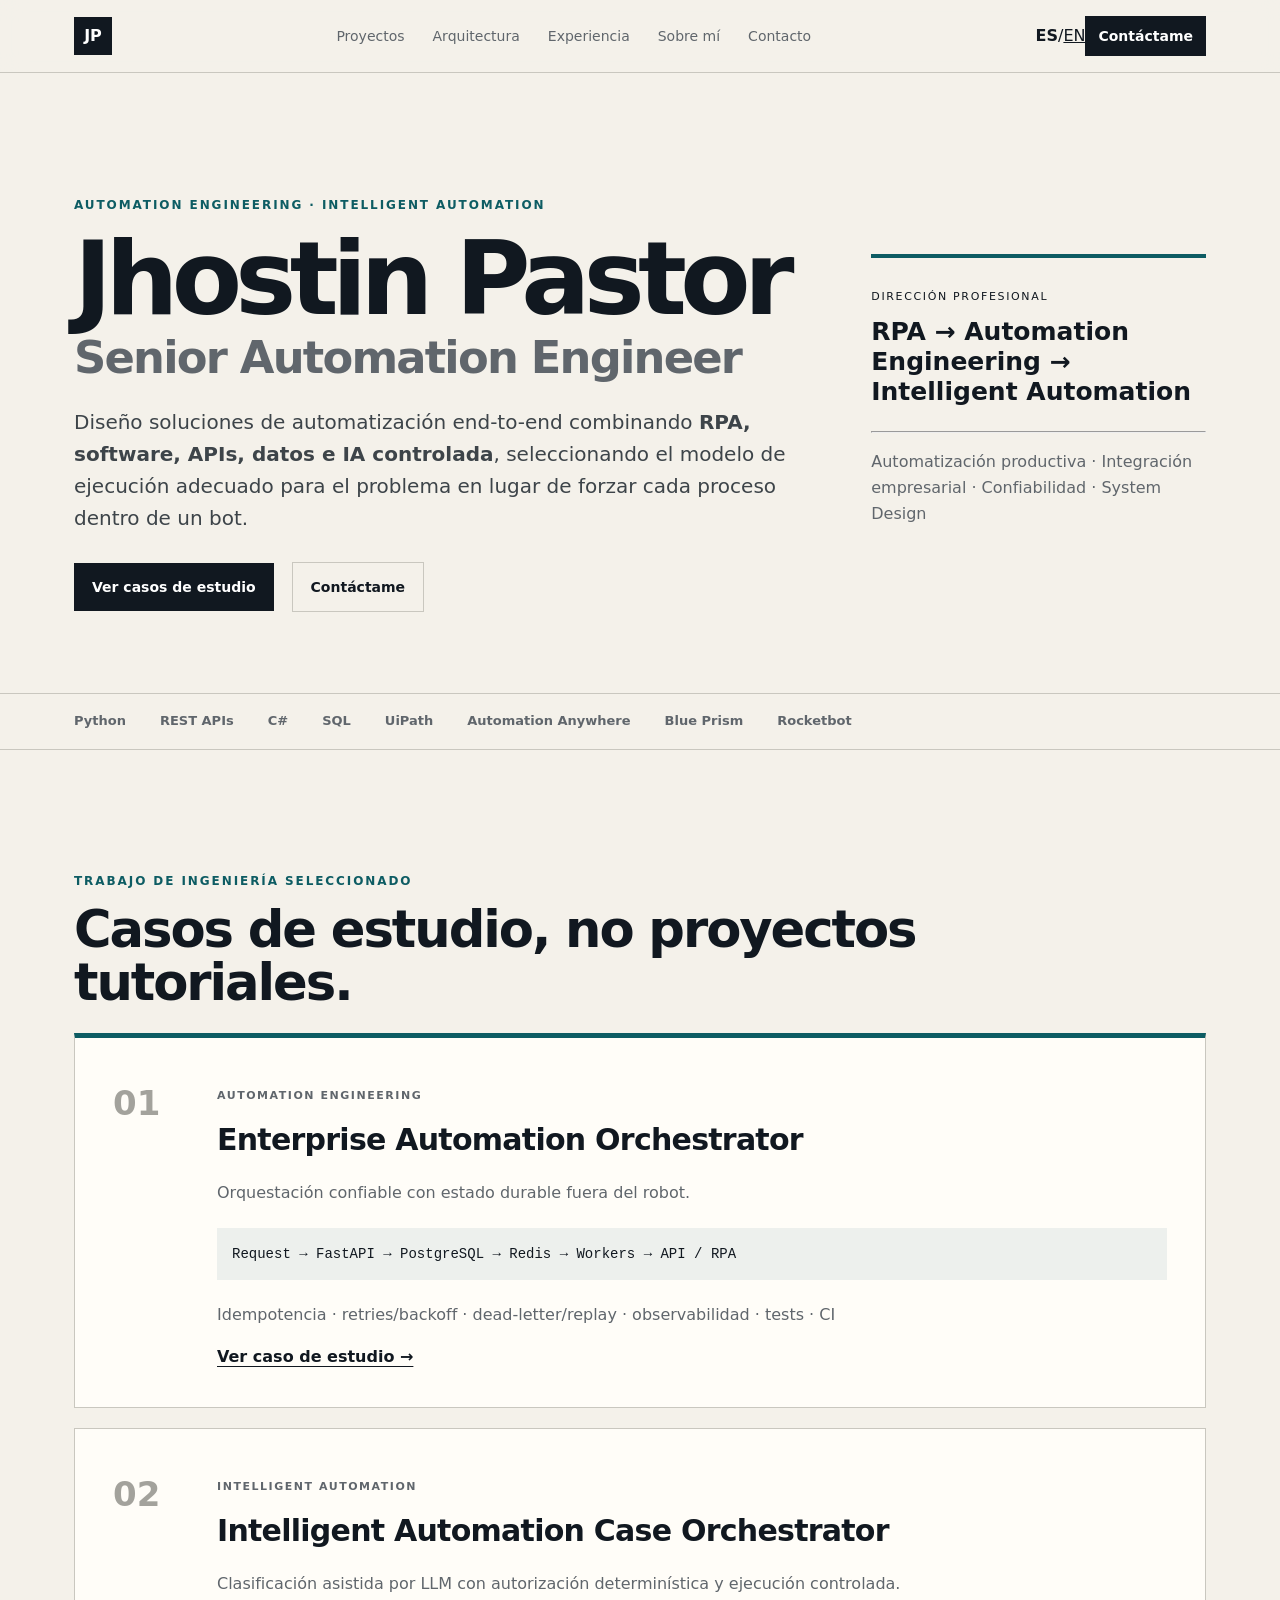
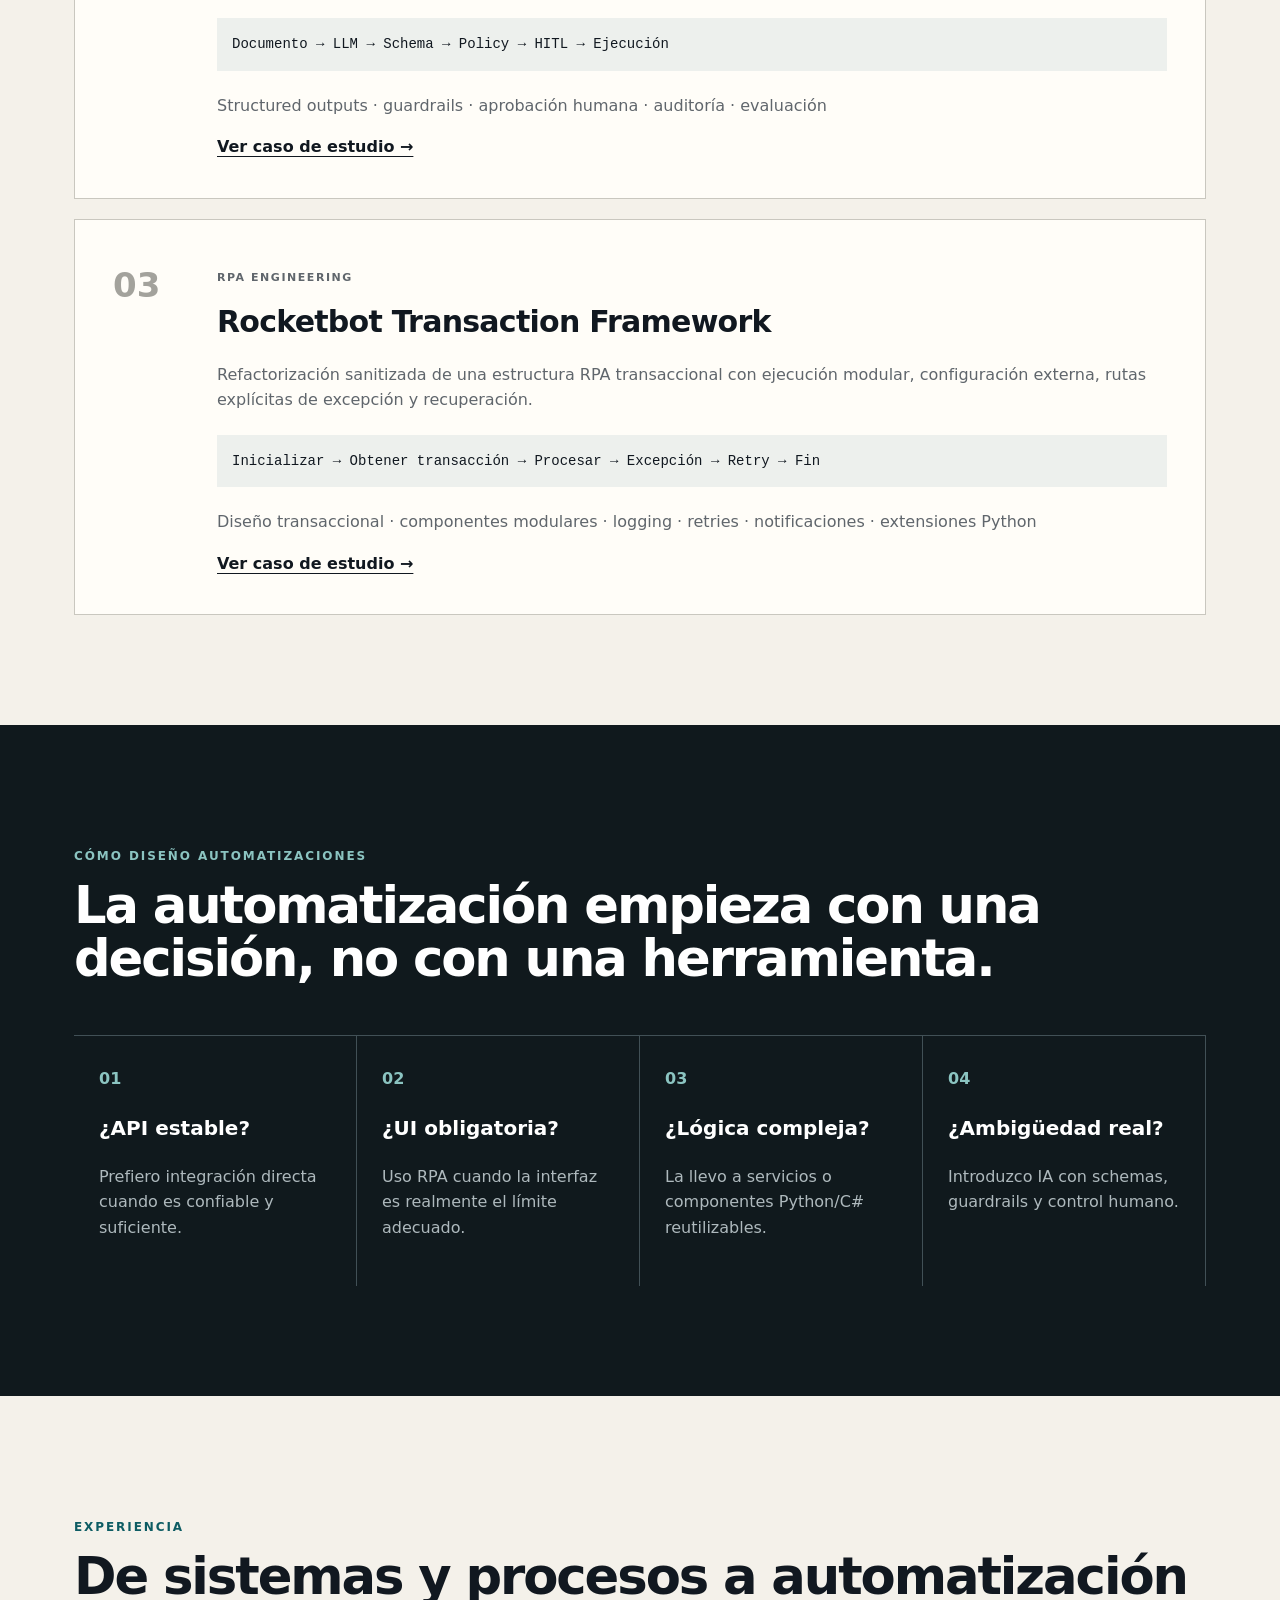
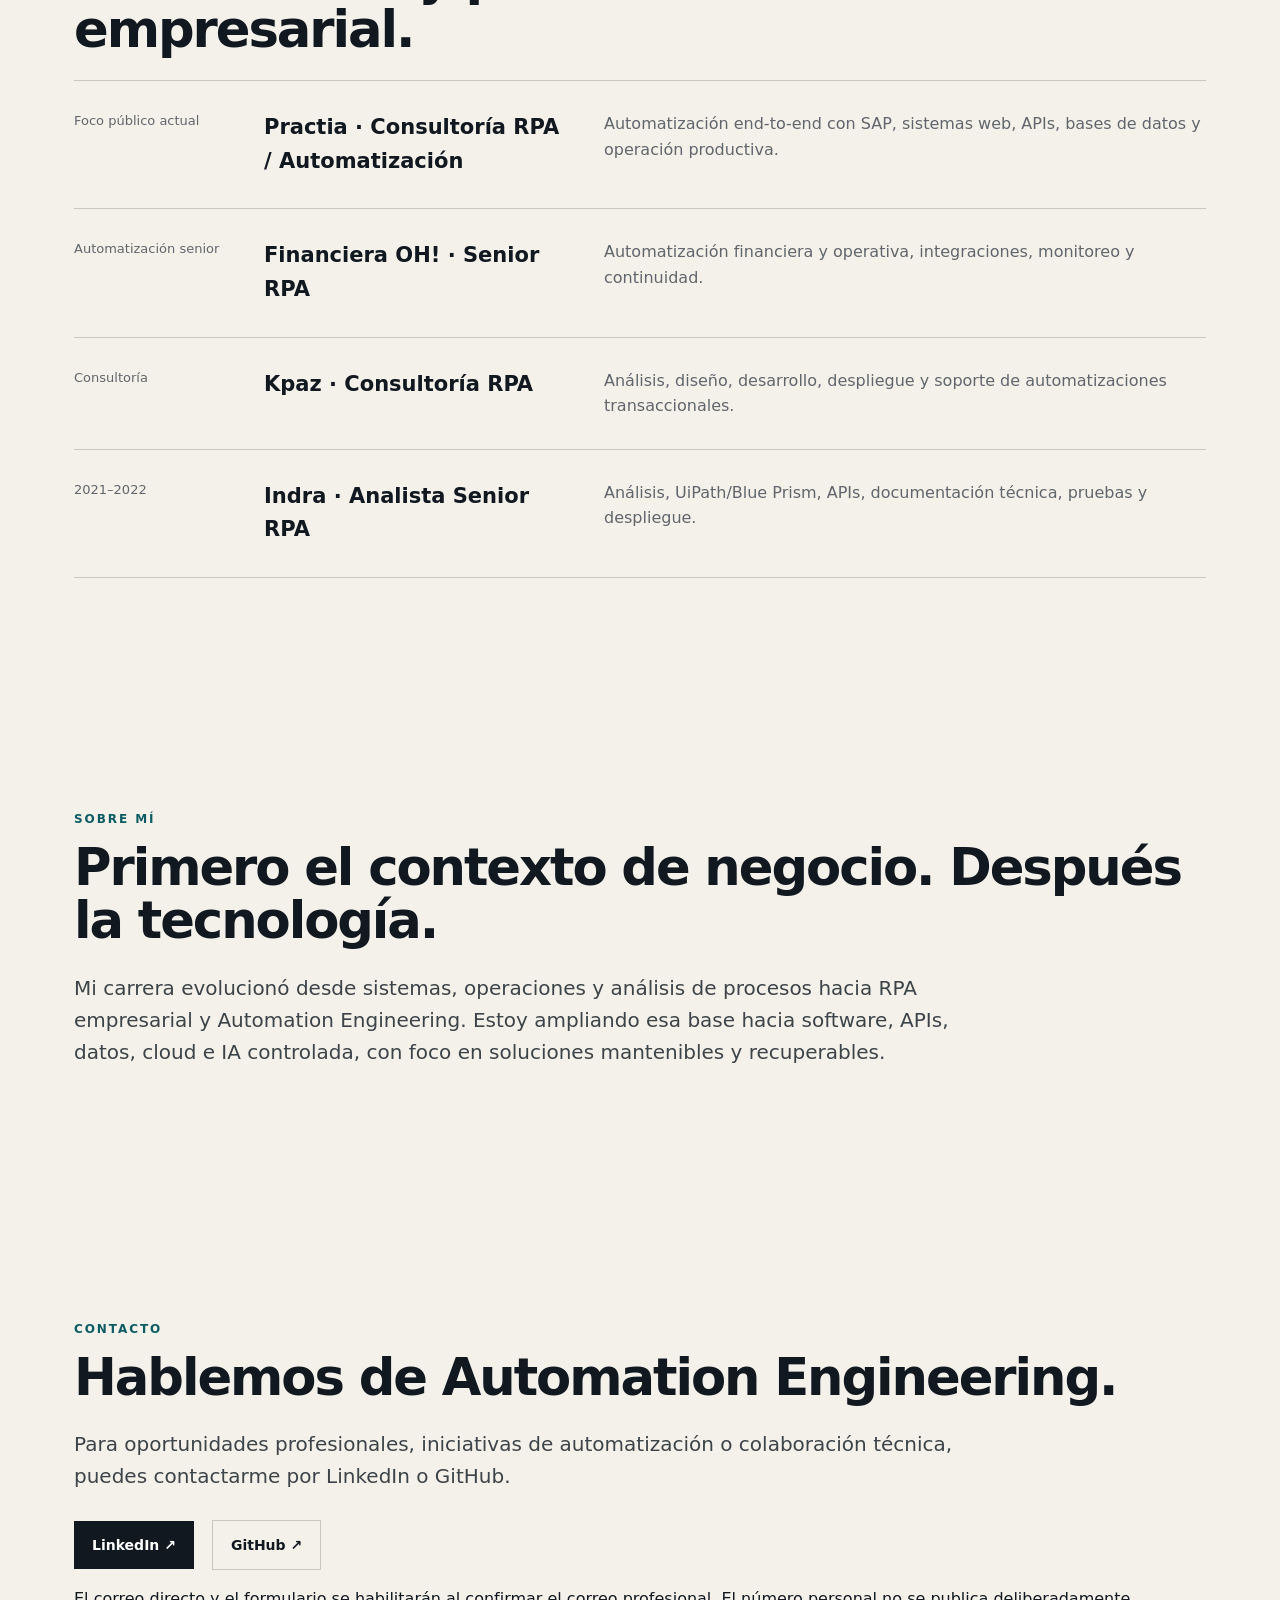
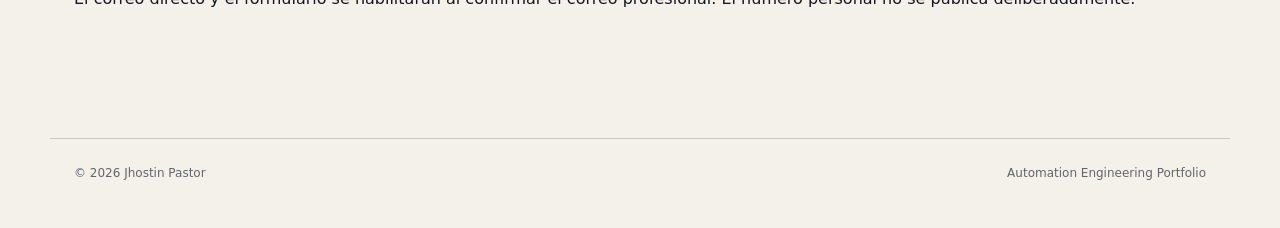
==== es/index.html @ 64fe8338 "Add Spanish portfolio version" ====
<!doctype html><html lang="es"><head><meta charset="utf-8"><meta name="viewport" content="width=device-width,initial-scale=1"><meta name="description" content="Jhostin Pastor — Senior Automation Engineer. RPA, Python, C#, APIs, datos y automatización inteligente."><meta name="robots" content="index,follow"><link rel="canonical" href="https://jhostinpastor.pages.dev/es/"><link rel="alternate" hreflang="es" href="https://jhostinpastor.pages.dev/es/"><link rel="alternate" hreflang="en" href="https://jhostinpastor.pages.dev/"><link rel="icon" href="../favicon.svg" type="image/svg+xml"><title>Jhostin Pastor | Senior Automation Engineer</title><link rel="stylesheet" href="../styles.css"></head><body><header><nav><a class="brand" href="#top">JP</a><div class="navlinks"><a href="#work">Proyectos</a><a href="#architecture">Arquitectura</a><a href="#experience">Experiencia</a><a href="#about">Sobre mí</a><a href="#contact">Contacto</a></div><div class="navtools"><b>ES</b><span>/</span><a class="lang" href="../">EN</a><a class="button small" href="#contact">Contáctame</a></div></nav></header><main id="top"><section class="hero"><div><p class="eyebrow">AUTOMATION ENGINEERING · INTELLIGENT AUTOMATION</p><h1>Jhostin Pastor</h1><h2>Senior Automation Engineer</h2><p class="lead">Diseño soluciones de automatización end-to-end combinando <strong>RPA, software, APIs, datos e IA controlada</strong>, seleccionando el modelo de ejecución adecuado para el problema en lugar de forzar cada proceso dentro de un bot.</p><div class="actions"><a class="button" href="#work">Ver casos de estudio</a><a class="ghost" href="#contact">Contáctame</a></div></div><aside class="signal"><span>DIRECCIÓN PROFESIONAL</span><b>RPA → Automation Engineering → Intelligent Automation</b><hr><p>Automatización productiva · Integración empresarial · Confiabilidad · System Design</p></aside></section><section class="strip"><span>Python</span><span>REST APIs</span><span>C#</span><span>SQL</span><span>UiPath</span><span>Automation Anywhere</span><span>Blue Prism</span><span>Rocketbot</span></section><section id="work" class="section"><p class="eyebrow">TRABAJO DE INGENIERÍA SELECCIONADO</p><h2>Casos de estudio, no proyectos tutoriales.</h2><div class="projects"><article class="card featured"><div class="num">01</div><div><p class="tag">AUTOMATION ENGINEERING</p><h3>Enterprise Automation Orchestrator</h3><p>Orquestación confiable con estado durable fuera del robot.</p><div class="flow">Request → FastAPI → PostgreSQL → Redis → Workers → API / RPA</div><p>Idempotencia · retries/backoff · dead-letter/replay · observabilidad · tests · CI</p><a href="../case-studies/enterprise-automation-orchestrator.html">Ver caso de estudio →</a></div></article><article class="card"><div class="num">02</div><div><p class="tag">INTELLIGENT AUTOMATION</p><h3>Intelligent Automation Case Orchestrator</h3><p>Clasificación asistida por LLM con autorización determinística y ejecución controlada.</p><div class="flow">Documento → LLM → Schema → Policy → HITL → Ejecución</div><p>Structured outputs · guardrails · aprobación humana · auditoría · evaluación</p><a href="../case-studies/intelligent-automation-case-orchestrator.html">Ver caso de estudio →</a></div></article><article class="card"><div class="num">03</div><div><p class="tag">RPA ENGINEERING</p><h3>Rocketbot Transaction Framework</h3><p>Refactorización sanitizada de una estructura RPA transaccional con ejecución modular, configuración externa, rutas explícitas de excepción y recuperación.</p><div class="flow">Inicializar → Obtener transacción → Procesar → Excepción → Retry → Fin</div><p>Diseño transaccional · componentes modulares · logging · retries · notificaciones · extensiones Python</p><a href="../case-studies/rocketbot-transaction-framework.html">Ver caso de estudio →</a></div></article></div></section><section id="architecture" class="section dark"><p class="eyebrow">CÓMO DISEÑO AUTOMATIZACIONES</p><h2>La automatización empieza con una decisión, no con una herramienta.</h2><div class="decision"><div><b>01</b><h3>¿API estable?</h3><p>Prefiero integración directa cuando es confiable y suficiente.</p></div><div><b>02</b><h3>¿UI obligatoria?</h3><p>Uso RPA cuando la interfaz es realmente el límite adecuado.</p></div><div><b>03</b><h3>¿Lógica compleja?</h3><p>La llevo a servicios o componentes Python/C# reutilizables.</p></div><div><b>04</b><h3>¿Ambigüedad real?</h3><p>Introduzco IA con schemas, guardrails y control humano.</p></div></div></section><section id="experience" class="section"><p class="eyebrow">EXPERIENCIA</p><h2>De sistemas y procesos a automatización empresarial.</h2><div class="timeline"><div><span>Foco público actual</span><h3>Practia · Consultoría RPA / Automatización</h3><p>Automatización end-to-end con SAP, sistemas web, APIs, bases de datos y operación productiva.</p></div><div><span>Automatización senior</span><h3>Financiera OH! · Senior RPA</h3><p>Automatización financiera y operativa, integraciones, monitoreo y continuidad.</p></div><div><span>Consultoría</span><h3>Kpaz · Consultoría RPA</h3><p>Análisis, diseño, desarrollo, despliegue y soporte de automatizaciones transaccionales.</p></div><div><span>2021–2022</span><h3>Indra · Analista Senior RPA</h3><p>Análisis, UiPath/Blue Prism, APIs, documentación técnica, pruebas y despliegue.</p></div></div></section><section id="about" class="section"><p class="eyebrow">SOBRE MÍ</p><h2>Primero el contexto de negocio. Después la tecnología.</h2><p class="lead compact">Mi carrera evolucionó desde sistemas, operaciones y análisis de procesos hacia RPA empresarial y Automation Engineering. Estoy ampliando esa base hacia software, APIs, datos, cloud e IA controlada, con foco en soluciones mantenibles y recuperables.</p></section><section id="contact" class="section contact"><p class="eyebrow">CONTACTO</p><h2>Hablemos de Automation Engineering.</h2><p class="lead compact">Para oportunidades profesionales, iniciativas de automatización o colaboración técnica, puedes contactarme por LinkedIn o GitHub.</p><div class="actions"><a class="button" href="https://www.linkedin.com/in/jhostin-jhonatan-pastor-lliuya">LinkedIn ↗</a><a class="ghost" href="https://github.com/jhostinpastorl-blip">GitHub ↗</a></div><p class="contact-note">El correo directo y el formulario se habilitarán al confirmar el correo profesional. El número personal no se publica deliberadamente.</p></section></main><footer><span>© 2026 Jhostin Pastor</span><span>Automation Engineering Portfolio</span></footer></body></html>
---- styles.css ----
:root{--bg:#f4f1ea;--ink:#111820;--muted:#60666c;--line:#c9c7bf;--panel:#fffdf8;--accent:#0d5c63;--dark:#10191d}*{box-sizing:border-box}html{scroll-behavior:smooth}body{margin:0;background:var(--bg);color:var(--ink);font-family:Inter,ui-sans-serif,system-ui,-apple-system,BlinkMacSystemFont,"Segoe UI",sans-serif;line-height:1.6}a{color:inherit}header{position:sticky;top:0;z-index:10;background:rgba(244,241,234,.92);backdrop-filter:blur(12px);border-bottom:1px solid var(--line)}nav{max-width:1180px;margin:auto;height:72px;display:flex;align-items:center;justify-content:space-between;padding:0 24px}.brand{display:grid;place-items:center;width:38px;height:38px;background:var(--ink);color:white;text-decoration:none;font-weight:800}.navlinks{display:flex;gap:28px}.navlinks a{text-decoration:none;font-size:14px;color:var(--muted)}main{overflow:hidden}.hero,.casehero{max-width:1180px;margin:auto;padding:100px 24px 70px}.hero{min-height:620px;display:grid;grid-template-columns:1.5fr .7fr;gap:80px;align-items:center}.casehero{padding-top:120px;padding-bottom:90px}.casehero h1{max-width:1000px;font-size:clamp(52px,7vw,92px)}.eyebrow{font-size:12px;letter-spacing:.16em;font-weight:800;color:var(--accent)}h1{font-size:clamp(56px,8vw,104px);line-height:.9;letter-spacing:-.065em;margin:18px 0 10px}h2{font-size:clamp(32px,4vw,54px);line-height:1.04;letter-spacing:-.04em;margin:8px 0 24px}.hero h2{color:var(--muted);font-size:clamp(28px,3.5vw,46px)}.lead{max-width:760px;font-size:20px;color:#3d4449}.lead.compact{max-width:900px}.actions{display:flex;gap:18px;align-items:center;flex-wrap:wrap;margin-top:28px}.button,.ghost{display:inline-block;padding:13px 18px;text-decoration:none;font-weight:750;font-size:14px}.button{background:var(--ink);color:white}.button.small{padding:9px 13px}.ghost{border:1px solid var(--line)}.signal{border-top:4px solid var(--accent);padding-top:24px}.signal span{font-size:11px;letter-spacing:.15em}.signal b{display:block;font-size:25px;line-height:1.2;margin:10px 0 24px}.signal p{color:var(--muted)}.strip{border-block:1px solid var(--line);display:flex;gap:34px;white-space:nowrap;overflow:hidden;padding:17px max(24px,calc((100vw - 1132px)/2));font-size:13px;font-weight:700;color:var(--muted)}.section{max-width:1180px;margin:auto;padding:110px 24px}.projects{display:grid;gap:20px}.card{background:var(--panel);border:1px solid var(--line);padding:38px;display:grid;grid-template-columns:80px 1fr;gap:24px}.card.featured{border-top:5px solid var(--accent)}.num{font-size:34px;font-weight:900;color:#a3a29c}.tag{font-size:11px;letter-spacing:.14em;font-weight:800;color:var(--accent)}.card h3{font-size:30px;margin:4px 0 12px;letter-spacing:-.025em}.card p,.card li{color:var(--muted)}.flow{font-family:ui-monospace,SFMono-Regular,Menlo,monospace;background:#edf0ed;padding:15px;margin:22px 0;font-size:14px}.flow.big{margin-top:45px;padding:22px;font-size:clamp(13px,2vw,18px);border-left:4px solid var(--accent)}.card a{font-weight:800;text-underline-offset:4px}.dark{max-width:none;background:var(--dark);color:white;padding-left:max(24px,calc((100vw - 1132px)/2));padding-right:max(24px,calc((100vw - 1132px)/2))}.dark .eyebrow{color:#8bc4c1}.decision{display:grid;grid-template-columns:repeat(4,1fr);border-top:1px solid #415056;margin-top:50px}.decision>div{padding:30px 25px;border-right:1px solid #415056}.decision b{color:#8bc4c1}.decision h3{font-size:20px}.decision p{color:#aeb9bd}.archflow{display:flex;align-items:center;gap:12px;flex-wrap:wrap;margin:42px 0 10px}.archflow span{padding:12px 15px;border:1px solid #52636a;font-family:ui-monospace,SFMono-Regular,Menlo,monospace;font-size:13px}.archflow i{font-style:normal;color:#8bc4c1}.timeline{border-top:1px solid var(--line)}.timeline>div{display:grid;grid-template-columns:160px 310px 1fr;gap:30px;padding:30px 0;border-bottom:1px solid var(--line)}.timeline span{font-size:13px;color:var(--muted)}.timeline h3{margin:0;font-size:21px}.timeline p{margin:0;color:var(--muted)}.grid{display:grid;grid-template-columns:1fr 1fr;border-top:1px solid var(--line);border-left:1px solid var(--line)}.grid>div{padding:32px;border-right:1px solid var(--line);border-bottom:1px solid var(--line);background:rgba(255,255,255,.25)}.grid h3{margin-top:0}.grid p{color:var(--muted)}.casegrid{display:grid;grid-template-columns:1fr 1fr;gap:70px}.casegrid article p:last-child{color:var(--muted);font-size:18px}.philosophy{border-top:1px solid var(--line)}.cta{max-width:1180px;margin:0 auto 80px;padding:70px 24px;border-top:5px solid var(--accent)}.cta>p{max-width:780px;color:var(--muted);font-size:18px}.cta .eyebrow{font-size:12px;color:var(--accent)}footer{border-top:1px solid var(--line);max-width:1180px;margin:auto;padding:25px 24px 45px;display:flex;justify-content:space-between;color:var(--muted);font-size:12px}@media(max-width:800px){.navlinks{display:none}.hero{grid-template-columns:1fr;gap:40px;padding-top:70px}.casehero{padding-top:80px}.signal{max-width:520px}.card{grid-template-columns:1fr}.num{font-size:20px}.decision{grid-template-columns:1fr}.decision>div{border-right:0;border-bottom:1px solid #415056}.timeline>div{grid-template-columns:1fr;gap:6px}.grid,.casegrid{grid-template-columns:1fr}.casegrid{gap:20px}.archflow i{display:none}footer{gap:20px;flex-direction:column}}
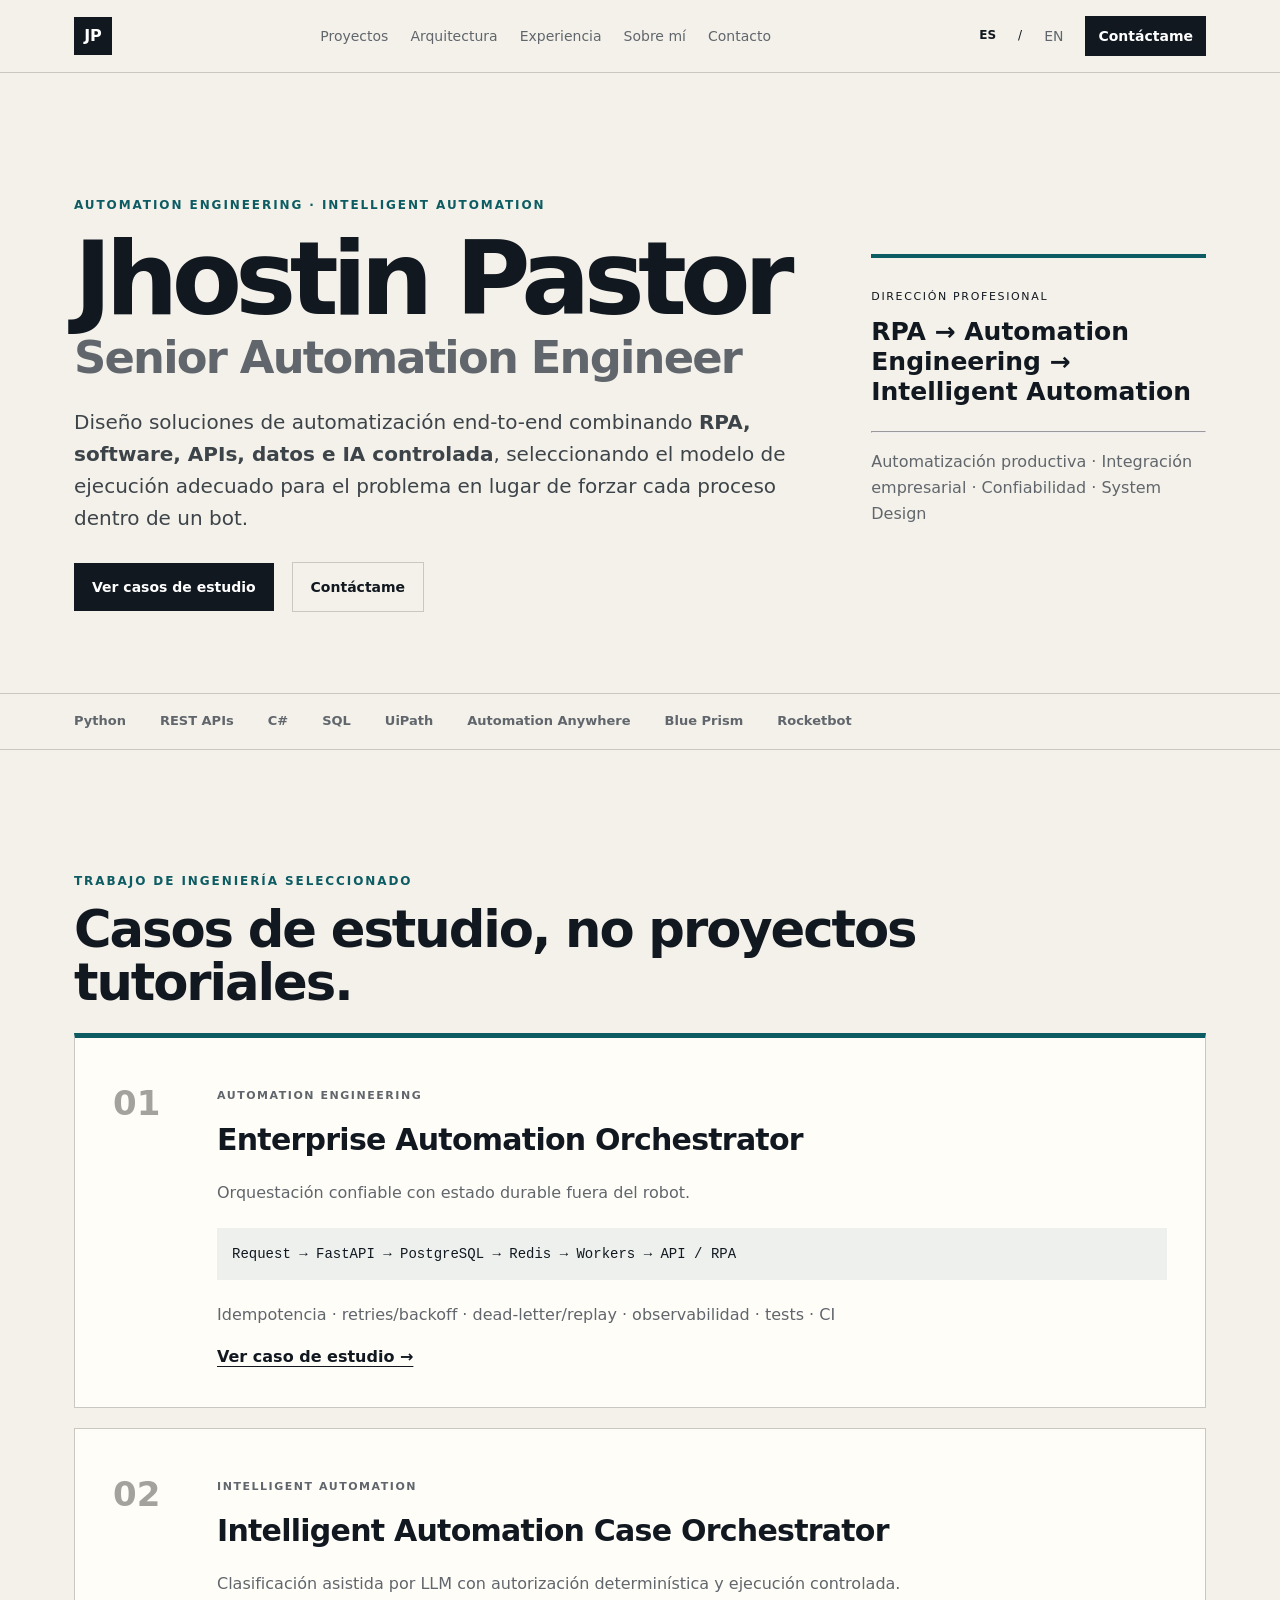
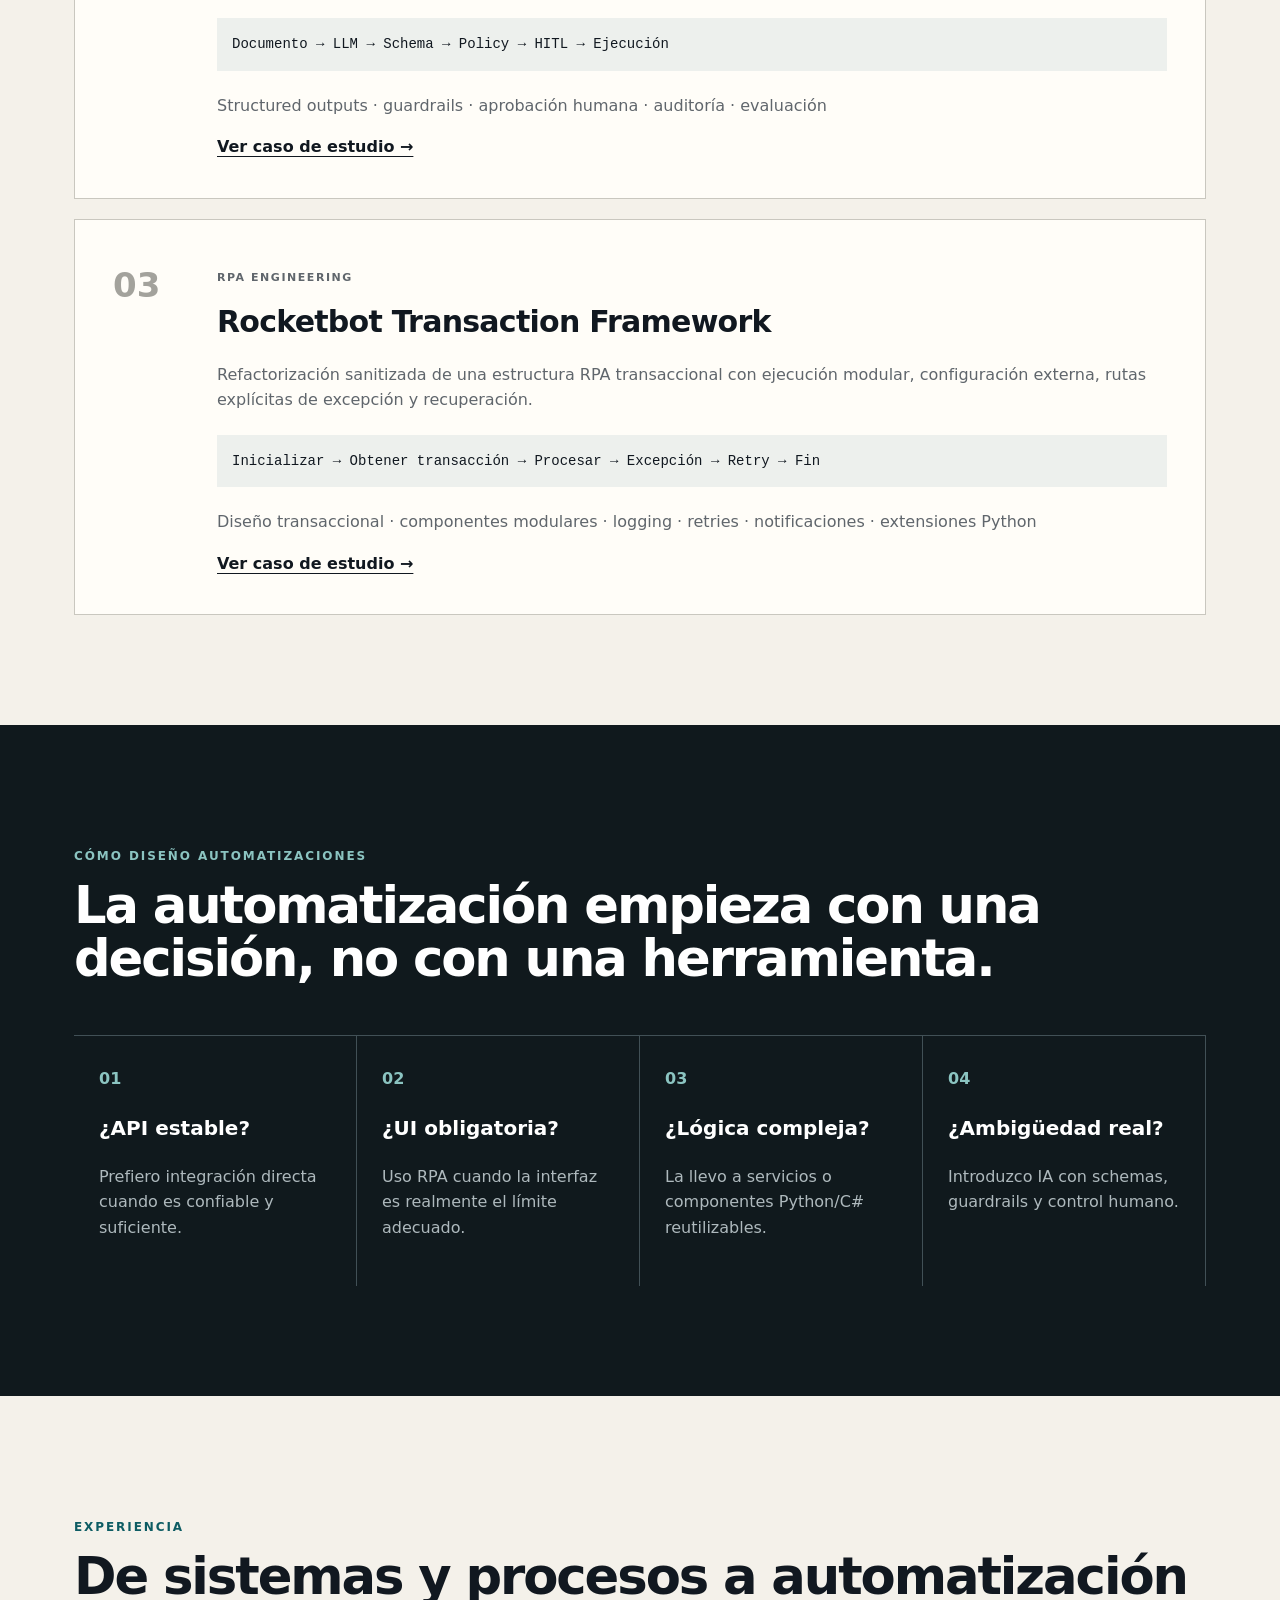
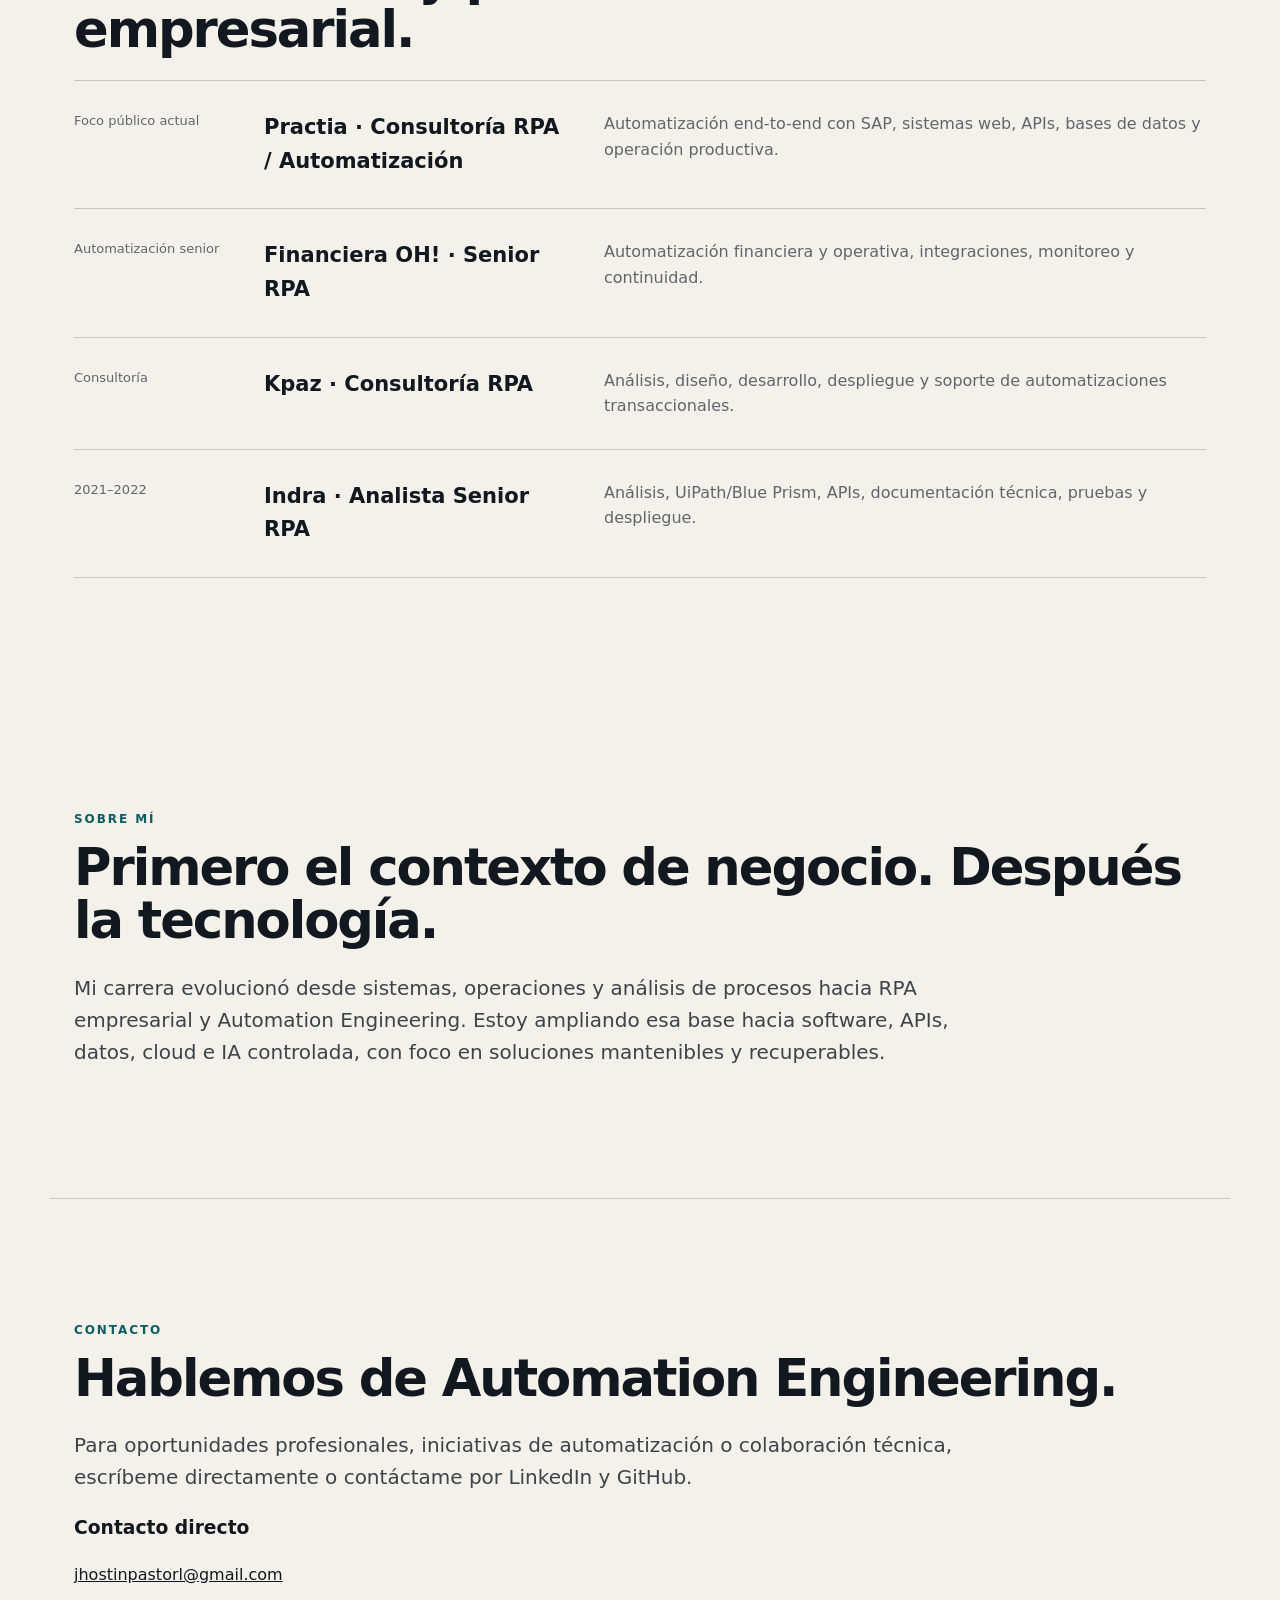
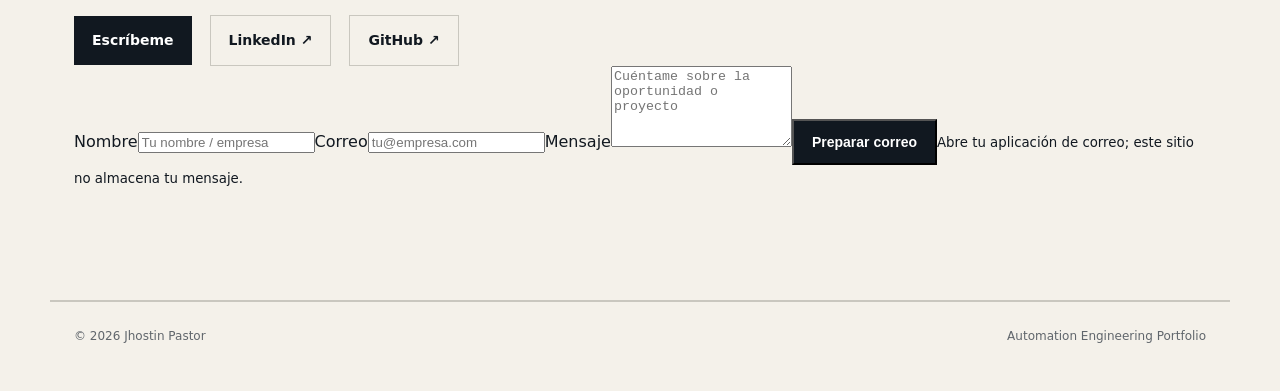
==== commit 24add372: "Habilitar contacto profesional en español" ====
--- a/es/index.html
+++ b/es/index.html
@@ -1 +1 @@
-<!doctype html><html lang="es"><head><meta charset="utf-8"><meta name="viewport" content="width=device-width,initial-scale=1"><meta name="description" content="Jhostin Pastor — Senior Automation Engineer. RPA, Python, C#, APIs, datos y automatización inteligente."><meta name="robots" content="index,follow"><link rel="canonical" href="https://jhostinpastor.pages.dev/es/"><link rel="alternate" hreflang="es" href="https://jhostinpastor.pages.dev/es/"><link rel="alternate" hreflang="en" href="https://jhostinpastor.pages.dev/"><link rel="icon" href="../favicon.svg" type="image/svg+xml"><title>Jhostin Pastor | Senior Automation Engineer</title><link rel="stylesheet" href="../styles.css"></head><body><header><nav><a class="brand" href="#top">JP</a><div class="navlinks"><a href="#work">Proyectos</a><a href="#architecture">Arquitectura</a><a href="#experience">Experiencia</a><a href="#about">Sobre mí</a><a href="#contact">Contacto</a></div><div class="navtools"><b>ES</b><span>/</span><a class="lang" href="../">EN</a><a class="button small" href="#contact">Contáctame</a></div></nav></header><main id="top"><section class="hero"><div><p class="eyebrow">AUTOMATION ENGINEERING · INTELLIGENT AUTOMATION</p><h1>Jhostin Pastor</h1><h2>Senior Automation Engineer</h2><p class="lead">Diseño soluciones de automatización end-to-end combinando <strong>RPA, software, APIs, datos e IA controlada</strong>, seleccionando el modelo de ejecución adecuado para el problema en lugar de forzar cada proceso dentro de un bot.</p><div class="actions"><a class="button" href="#work">Ver casos de estudio</a><a class="ghost" href="#contact">Contáctame</a></div></div><aside class="signal"><span>DIRECCIÓN PROFESIONAL</span><b>RPA → Automation Engineering → Intelligent Automation</b><hr><p>Automatización productiva · Integración empresarial · Confiabilidad · System Design</p></aside></section><section class="strip"><span>Python</span><span>REST APIs</span><span>C#</span><span>SQL</span><span>UiPath</span><span>Automation Anywhere</span><span>Blue Prism</span><span>Rocketbot</span></section><section id="work" class="section"><p class="eyebrow">TRABAJO DE INGENIERÍA SELECCIONADO</p><h2>Casos de estudio, no proyectos tutoriales.</h2><div class="projects"><article class="card featured"><div class="num">01</div><div><p class="tag">AUTOMATION ENGINEERING</p><h3>Enterprise Automation Orchestrator</h3><p>Orquestación confiable con estado durable fuera del robot.</p><div class="flow">Request → FastAPI → PostgreSQL → Redis → Workers → API / RPA</div><p>Idempotencia · retries/backoff · dead-letter/replay · observabilidad · tests · CI</p><a href="../case-studies/enterprise-automation-orchestrator.html">Ver caso de estudio →</a></div></article><article class="card"><div class="num">02</div><div><p class="tag">INTELLIGENT AUTOMATION</p><h3>Intelligent Automation Case Orchestrator</h3><p>Clasificación asistida por LLM con autorización determinística y ejecución controlada.</p><div class="flow">Documento → LLM → Schema → Policy → HITL → Ejecución</div><p>Structured outputs · guardrails · aprobación humana · auditoría · evaluación</p><a href="../case-studies/intelligent-automation-case-orchestrator.html">Ver caso de estudio →</a></div></article><article class="card"><div class="num">03</div><div><p class="tag">RPA ENGINEERING</p><h3>Rocketbot Transaction Framework</h3><p>Refactorización sanitizada de una estructura RPA transaccional con ejecución modular, configuración externa, rutas explícitas de excepción y recuperación.</p><div class="flow">Inicializar → Obtener transacción → Procesar → Excepción → Retry → Fin</div><p>Diseño transaccional · componentes modulares · logging · retries · notificaciones · extensiones Python</p><a href="../case-studies/rocketbot-transaction-framework.html">Ver caso de estudio →</a></div></article></div></section><section id="architecture" class="section dark"><p class="eyebrow">CÓMO DISEÑO AUTOMATIZACIONES</p><h2>La automatización empieza con una decisión, no con una herramienta.</h2><div class="decision"><div><b>01</b><h3>¿API estable?</h3><p>Prefiero integración directa cuando es confiable y suficiente.</p></div><div><b>02</b><h3>¿UI obligatoria?</h3><p>Uso RPA cuando la interfaz es realmente el límite adecuado.</p></div><div><b>03</b><h3>¿Lógica compleja?</h3><p>La llevo a servicios o componentes Python/C# reutilizables.</p></div><div><b>04</b><h3>¿Ambigüedad real?</h3><p>Introduzco IA con schemas, guardrails y control humano.</p></div></div></section><section id="experience" class="section"><p class="eyebrow">EXPERIENCIA</p><h2>De sistemas y procesos a automatización empresarial.</h2><div class="timeline"><div><span>Foco público actual</span><h3>Practia · Consultoría RPA / Automatización</h3><p>Automatización end-to-end con SAP, sistemas web, APIs, bases de datos y operación productiva.</p></div><div><span>Automatización senior</span><h3>Financiera OH! · Senior RPA</h3><p>Automatización financiera y operativa, integraciones, monitoreo y continuidad.</p></div><div><span>Consultoría</span><h3>Kpaz · Consultoría RPA</h3><p>Análisis, diseño, desarrollo, despliegue y soporte de automatizaciones transaccionales.</p></div><div><span>2021–2022</span><h3>Indra · Analista Senior RPA</h3><p>Análisis, UiPath/Blue Prism, APIs, documentación técnica, pruebas y despliegue.</p></div></div></section><section id="about" class="section"><p class="eyebrow">SOBRE MÍ</p><h2>Primero el contexto de negocio. Después la tecnología.</h2><p class="lead compact">Mi carrera evolucionó desde sistemas, operaciones y análisis de procesos hacia RPA empresarial y Automation Engineering. Estoy ampliando esa base hacia software, APIs, datos, cloud e IA controlada, con foco en soluciones mantenibles y recuperables.</p></section><section id="contact" class="section contact"><p class="eyebrow">CONTACTO</p><h2>Hablemos de Automation Engineering.</h2><p class="lead compact">Para oportunidades profesionales, iniciativas de automatización o colaboración técnica, puedes contactarme por LinkedIn o GitHub.</p><div class="actions"><a class="button" href="https://www.linkedin.com/in/jhostin-jhonatan-pastor-lliuya">LinkedIn ↗</a><a class="ghost" href="https://github.com/jhostinpastorl-blip">GitHub ↗</a></div><p class="contact-note">El correo directo y el formulario se habilitarán al confirmar el correo profesional. El número personal no se publica deliberadamente.</p></section></main><footer><span>© 2026 Jhostin Pastor</span><span>Automation Engineering Portfolio</span></footer></body></html>+<!doctype html><html lang="es"><head><meta charset="utf-8"><meta name="viewport" content="width=device-width,initial-scale=1"><meta name="description" content="Jhostin Pastor — Senior Automation Engineer. RPA, Python, C#, APIs, datos y automatización inteligente."><meta name="robots" content="index,follow"><link rel="canonical" href="https://jhostinpastor.pages.dev/es/"><link rel="alternate" hreflang="es" href="https://jhostinpastor.pages.dev/es/"><link rel="alternate" hreflang="en" href="https://jhostinpastor.pages.dev/"><link rel="icon" href="../favicon.svg" type="image/svg+xml"><title>Jhostin Pastor | Senior Automation Engineer</title><link rel="stylesheet" href="../styles.css"></head><body><header><nav><a class="brand" href="#top">JP</a><div class="navlinks"><a href="#work">Proyectos</a><a href="#architecture">Arquitectura</a><a href="#experience">Experiencia</a><a href="#about">Sobre mí</a><a href="#contact">Contacto</a></div><div class="navtools"><b>ES</b><span>/</span><a class="lang" href="../">EN</a><a class="button small" href="#contact">Contáctame</a></div></nav></header><main id="top"><section class="hero"><div><p class="eyebrow">AUTOMATION ENGINEERING · INTELLIGENT AUTOMATION</p><h1>Jhostin Pastor</h1><h2>Senior Automation Engineer</h2><p class="lead">Diseño soluciones de automatización end-to-end combinando <strong>RPA, software, APIs, datos e IA controlada</strong>, seleccionando el modelo de ejecución adecuado para el problema en lugar de forzar cada proceso dentro de un bot.</p><div class="actions"><a class="button" href="#work">Ver casos de estudio</a><a class="ghost" href="#contact">Contáctame</a></div></div><aside class="signal"><span>DIRECCIÓN PROFESIONAL</span><b>RPA → Automation Engineering → Intelligent Automation</b><hr><p>Automatización productiva · Integración empresarial · Confiabilidad · System Design</p></aside></section><section class="strip"><span>Python</span><span>REST APIs</span><span>C#</span><span>SQL</span><span>UiPath</span><span>Automation Anywhere</span><span>Blue Prism</span><span>Rocketbot</span></section><section id="work" class="section"><p class="eyebrow">TRABAJO DE INGENIERÍA SELECCIONADO</p><h2>Casos de estudio, no proyectos tutoriales.</h2><div class="projects"><article class="card featured"><div class="num">01</div><div><p class="tag">AUTOMATION ENGINEERING</p><h3>Enterprise Automation Orchestrator</h3><p>Orquestación confiable con estado durable fuera del robot.</p><div class="flow">Request → FastAPI → PostgreSQL → Redis → Workers → API / RPA</div><p>Idempotencia · retries/backoff · dead-letter/replay · observabilidad · tests · CI</p><a href="../case-studies/enterprise-automation-orchestrator.html">Ver caso de estudio →</a></div></article><article class="card"><div class="num">02</div><div><p class="tag">INTELLIGENT AUTOMATION</p><h3>Intelligent Automation Case Orchestrator</h3><p>Clasificación asistida por LLM con autorización determinística y ejecución controlada.</p><div class="flow">Documento → LLM → Schema → Policy → HITL → Ejecución</div><p>Structured outputs · guardrails · aprobación humana · auditoría · evaluación</p><a href="../case-studies/intelligent-automation-case-orchestrator.html">Ver caso de estudio →</a></div></article><article class="card"><div class="num">03</div><div><p class="tag">RPA ENGINEERING</p><h3>Rocketbot Transaction Framework</h3><p>Refactorización sanitizada de una estructura RPA transaccional con ejecución modular, configuración externa, rutas explícitas de excepción y recuperación.</p><div class="flow">Inicializar → Obtener transacción → Procesar → Excepción → Retry → Fin</div><p>Diseño transaccional · componentes modulares · logging · retries · notificaciones · extensiones Python</p><a href="../case-studies/rocketbot-transaction-framework.html">Ver caso de estudio →</a></div></article></div></section><section id="architecture" class="section dark"><p class="eyebrow">CÓMO DISEÑO AUTOMATIZACIONES</p><h2>La automatización empieza con una decisión, no con una herramienta.</h2><div class="decision"><div><b>01</b><h3>¿API estable?</h3><p>Prefiero integración directa cuando es confiable y suficiente.</p></div><div><b>02</b><h3>¿UI obligatoria?</h3><p>Uso RPA cuando la interfaz es realmente el límite adecuado.</p></div><div><b>03</b><h3>¿Lógica compleja?</h3><p>La llevo a servicios o componentes Python/C# reutilizables.</p></div><div><b>04</b><h3>¿Ambigüedad real?</h3><p>Introduzco IA con schemas, guardrails y control humano.</p></div></div></section><section id="experience" class="section"><p class="eyebrow">EXPERIENCIA</p><h2>De sistemas y procesos a automatización empresarial.</h2><div class="timeline"><div><span>Foco público actual</span><h3>Practia · Consultoría RPA / Automatización</h3><p>Automatización end-to-end con SAP, sistemas web, APIs, bases de datos y operación productiva.</p></div><div><span>Automatización senior</span><h3>Financiera OH! · Senior RPA</h3><p>Automatización financiera y operativa, integraciones, monitoreo y continuidad.</p></div><div><span>Consultoría</span><h3>Kpaz · Consultoría RPA</h3><p>Análisis, diseño, desarrollo, despliegue y soporte de automatizaciones transaccionales.</p></div><div><span>2021–2022</span><h3>Indra · Analista Senior RPA</h3><p>Análisis, UiPath/Blue Prism, APIs, documentación técnica, pruebas y despliegue.</p></div></div></section><section id="about" class="section"><p class="eyebrow">SOBRE MÍ</p><h2>Primero el contexto de negocio. Después la tecnología.</h2><p class="lead compact">Mi carrera evolucionó desde sistemas, operaciones y análisis de procesos hacia RPA empresarial y Automation Engineering. Estoy ampliando esa base hacia software, APIs, datos, cloud e IA controlada, con foco en soluciones mantenibles y recuperables.</p></section><section id="contact" class="section contact"><p class="eyebrow">CONTACTO</p><h2>Hablemos de Automation Engineering.</h2><p class="lead compact">Para oportunidades profesionales, iniciativas de automatización o colaboración técnica, escríbeme directamente o contáctame por LinkedIn y GitHub.</p><div class="contactbox"><div><h3>Contacto directo</h3><p><a href="mailto:jhostinpastorl@gmail.com">jhostinpastorl@gmail.com</a></p><div class="actions"><a class="button" href="mailto:jhostinpastorl@gmail.com?subject=Contacto%20profesional%20-%20Jhostin%20Pastor">Escríbeme</a><a class="ghost" href="https://www.linkedin.com/in/jhostin-jhonatan-pastor-lliuya">LinkedIn ↗</a><a class="ghost" href="https://github.com/jhostinpastorl-blip">GitHub ↗</a></div></div><form class="contactform" action="mailto:jhostinpastorl@gmail.com" method="get"><label>Nombre<input name="subject" required placeholder="Tu nombre / empresa"></label><label>Correo<input type="email" name="email" required placeholder="tu@empresa.com"></label><label>Mensaje<textarea name="body" required rows="5" placeholder="Cuéntame sobre la oportunidad o proyecto"></textarea></label><button class="button" type="submit">Preparar correo</button><small>Abre tu aplicación de correo; este sitio no almacena tu mensaje.</small></form></div></section></main><footer><span>© 2026 Jhostin Pastor</span><span>Automation Engineering Portfolio</span></footer></body></html>
--- a/styles.css
+++ b/styles.css
@@ -1 +1 @@
-:root{--bg:#f4f1ea;--ink:#111820;--muted:#60666c;--line:#c9c7bf;--panel:#fffdf8;--accent:#0d5c63;--dark:#10191d}*{box-sizing:border-box}html{scroll-behavior:smooth}body{margin:0;background:var(--bg);color:var(--ink);font-family:Inter,ui-sans-serif,system-ui,-apple-system,BlinkMacSystemFont,"Segoe UI",sans-serif;line-height:1.6}a{color:inherit}header{position:sticky;top:0;z-index:10;background:rgba(244,241,234,.92);backdrop-filter:blur(12px);border-bottom:1px solid var(--line)}nav{max-width:1180px;margin:auto;height:72px;display:flex;align-items:center;justify-content:space-between;padding:0 24px}.brand{display:grid;place-items:center;width:38px;height:38px;background:var(--ink);color:white;text-decoration:none;font-weight:800}.navlinks{display:flex;gap:28px}.navlinks a{text-decoration:none;font-size:14px;color:var(--muted)}main{overflow:hidden}.hero,.casehero{max-width:1180px;margin:auto;padding:100px 24px 70px}.hero{min-height:620px;display:grid;grid-template-columns:1.5fr .7fr;gap:80px;align-items:center}.casehero{padding-top:120px;padding-bottom:90px}.casehero h1{max-width:1000px;font-size:clamp(52px,7vw,92px)}.eyebrow{font-size:12px;letter-spacing:.16em;font-weight:800;color:var(--accent)}h1{font-size:clamp(56px,8vw,104px);line-height:.9;letter-spacing:-.065em;margin:18px 0 10px}h2{font-size:clamp(32px,4vw,54px);line-height:1.04;letter-spacing:-.04em;margin:8px 0 24px}.hero h2{color:var(--muted);font-size:clamp(28px,3.5vw,46px)}.lead{max-width:760px;font-size:20px;color:#3d4449}.lead.compact{max-width:900px}.actions{display:flex;gap:18px;align-items:center;flex-wrap:wrap;margin-top:28px}.button,.ghost{display:inline-block;padding:13px 18px;text-decoration:none;font-weight:750;font-size:14px}.button{background:var(--ink);color:white}.button.small{padding:9px 13px}.ghost{border:1px solid var(--line)}.signal{border-top:4px solid var(--accent);padding-top:24px}.signal span{font-size:11px;letter-spacing:.15em}.signal b{display:block;font-size:25px;line-height:1.2;margin:10px 0 24px}.signal p{color:var(--muted)}.strip{border-block:1px solid var(--line);display:flex;gap:34px;white-space:nowrap;overflow:hidden;padding:17px max(24px,calc((100vw - 1132px)/2));font-size:13px;font-weight:700;color:var(--muted)}.section{max-width:1180px;margin:auto;padding:110px 24px}.projects{display:grid;gap:20px}.card{background:var(--panel);border:1px solid var(--line);padding:38px;display:grid;grid-template-columns:80px 1fr;gap:24px}.card.featured{border-top:5px solid var(--accent)}.num{font-size:34px;font-weight:900;color:#a3a29c}.tag{font-size:11px;letter-spacing:.14em;font-weight:800;color:var(--accent)}.card h3{font-size:30px;margin:4px 0 12px;letter-spacing:-.025em}.card p,.card li{color:var(--muted)}.flow{font-family:ui-monospace,SFMono-Regular,Menlo,monospace;background:#edf0ed;padding:15px;margin:22px 0;font-size:14px}.flow.big{margin-top:45px;padding:22px;font-size:clamp(13px,2vw,18px);border-left:4px solid var(--accent)}.card a{font-weight:800;text-underline-offset:4px}.dark{max-width:none;background:var(--dark);color:white;padding-left:max(24px,calc((100vw - 1132px)/2));padding-right:max(24px,calc((100vw - 1132px)/2))}.dark .eyebrow{color:#8bc4c1}.decision{display:grid;grid-template-columns:repeat(4,1fr);border-top:1px solid #415056;margin-top:50px}.decision>div{padding:30px 25px;border-right:1px solid #415056}.decision b{color:#8bc4c1}.decision h3{font-size:20px}.decision p{color:#aeb9bd}.archflow{display:flex;align-items:center;gap:12px;flex-wrap:wrap;margin:42px 0 10px}.archflow span{padding:12px 15px;border:1px solid #52636a;font-family:ui-monospace,SFMono-Regular,Menlo,monospace;font-size:13px}.archflow i{font-style:normal;color:#8bc4c1}.timeline{border-top:1px solid var(--line)}.timeline>div{display:grid;grid-template-columns:160px 310px 1fr;gap:30px;padding:30px 0;border-bottom:1px solid var(--line)}.timeline span{font-size:13px;color:var(--muted)}.timeline h3{margin:0;font-size:21px}.timeline p{margin:0;color:var(--muted)}.grid{display:grid;grid-template-columns:1fr 1fr;border-top:1px solid var(--line);border-left:1px solid var(--line)}.grid>div{padding:32px;border-right:1px solid var(--line);border-bottom:1px solid var(--line);background:rgba(255,255,255,.25)}.grid h3{margin-top:0}.grid p{color:var(--muted)}.casegrid{display:grid;grid-template-columns:1fr 1fr;gap:70px}.casegrid article p:last-child{color:var(--muted);font-size:18px}.philosophy{border-top:1px solid var(--line)}.cta{max-width:1180px;margin:0 auto 80px;padding:70px 24px;border-top:5px solid var(--accent)}.cta>p{max-width:780px;color:var(--muted);font-size:18px}.cta .eyebrow{font-size:12px;color:var(--accent)}footer{border-top:1px solid var(--line);max-width:1180px;margin:auto;padding:25px 24px 45px;display:flex;justify-content:space-between;color:var(--muted);font-size:12px}@media(max-width:800px){.navlinks{display:none}.hero{grid-template-columns:1fr;gap:40px;padding-top:70px}.casehero{padding-top:80px}.signal{max-width:520px}.card{grid-template-columns:1fr}.num{font-size:20px}.decision{grid-template-columns:1fr}.decision>div{border-right:0;border-bottom:1px solid #415056}.timeline>div{grid-template-columns:1fr;gap:6px}.grid,.casegrid{grid-template-columns:1fr}.casegrid{gap:20px}.archflow i{display:none}footer{gap:20px;flex-direction:column}}+:root{--bg:#f4f1ea;--ink:#111820;--muted:#60666c;--line:#c9c7bf;--panel:#fffdf8;--accent:#0d5c63;--dark:#10191d}*{box-sizing:border-box}html{scroll-behavior:smooth}body{margin:0;background:var(--bg);color:var(--ink);font-family:Inter,ui-sans-serif,system-ui,-apple-system,BlinkMacSystemFont,"Segoe UI",sans-serif;line-height:1.6}a{color:inherit}header{position:sticky;top:0;z-index:10;background:rgba(244,241,234,.92);backdrop-filter:blur(12px);border-bottom:1px solid var(--line)}nav{max-width:1180px;margin:auto;height:72px;display:flex;align-items:center;justify-content:space-between;padding:0 24px}.brand{display:grid;place-items:center;width:38px;height:38px;background:var(--ink);color:white;text-decoration:none;font-weight:800}.navlinks,.navtools{display:flex;align-items:center;gap:22px}.navlinks a,.lang{text-decoration:none;font-size:14px;color:var(--muted)}.navtools>span,.navtools>b{font-size:12px}.navtools .lang:hover{color:var(--accent)}main{overflow:hidden}.hero,.casehero{max-width:1180px;margin:auto;padding:100px 24px 70px}.hero{min-height:620px;display:grid;grid-template-columns:1.5fr .7fr;gap:80px;align-items:center}.casehero{padding-top:120px;padding-bottom:90px}.casehero h1{max-width:1000px;font-size:clamp(52px,7vw,92px)}.eyebrow{font-size:12px;letter-spacing:.16em;font-weight:800;color:var(--accent)}h1{font-size:clamp(56px,8vw,104px);line-height:.9;letter-spacing:-.065em;margin:18px 0 10px}h2{font-size:clamp(32px,4vw,54px);line-height:1.04;letter-spacing:-.04em;margin:8px 0 24px}.hero h2{color:var(--muted);font-size:clamp(28px,3.5vw,46px)}.lead{max-width:760px;font-size:20px;color:#3d4449}.lead.compact{max-width:900px}.actions{display:flex;gap:18px;align-items:center;flex-wrap:wrap;margin-top:28px}.button,.ghost{display:inline-block;padding:13px 18px;text-decoration:none;font-weight:750;font-size:14px}.button{background:var(--ink);color:white}.button.small{padding:9px 13px}.ghost{border:1px solid var(--line)}.signal{border-top:4px solid var(--accent);padding-top:24px}.signal span{font-size:11px;letter-spacing:.15em}.signal b{display:block;font-size:25px;line-height:1.2;margin:10px 0 24px}.signal p{color:var(--muted)}.strip{border-block:1px solid var(--line);display:flex;gap:34px;white-space:nowrap;overflow:hidden;padding:17px max(24px,calc((100vw - 1132px)/2));font-size:13px;font-weight:700;color:var(--muted)}.section{max-width:1180px;margin:auto;padding:110px 24px}.projects{display:grid;gap:20px}.card{background:var(--panel);border:1px solid var(--line);padding:38px;display:grid;grid-template-columns:80px 1fr;gap:24px}.card.featured{border-top:5px solid var(--accent)}.num{font-size:34px;font-weight:900;color:#a3a29c}.tag{font-size:11px;letter-spacing:.14em;font-weight:800;color:var(--accent)}.card h3{font-size:30px;margin:4px 0 12px;letter-spacing:-.025em}.card p,.card li{color:var(--muted)}.flow{font-family:ui-monospace,SFMono-Regular,Menlo,monospace;background:#edf0ed;padding:15px;margin:22px 0;font-size:14px}.flow.big{margin-top:45px;padding:22px;font-size:clamp(13px,2vw,18px);border-left:4px solid var(--accent)}.card a{font-weight:800;text-underline-offset:4px}.dark{max-width:none;background:var(--dark);color:white;padding-left:max(24px,calc((100vw - 1132px)/2));padding-right:max(24px,calc((100vw - 1132px)/2))}.dark .eyebrow{color:#8bc4c1}.decision{display:grid;grid-template-columns:repeat(4,1fr);border-top:1px solid #415056;margin-top:50px}.decision>div{padding:30px 25px;border-right:1px solid #415056}.decision b{color:#8bc4c1}.decision h3{font-size:20px}.decision p{color:#aeb9bd}.archflow{display:flex;align-items:center;gap:12px;flex-wrap:wrap;margin:42px 0 10px}.archflow span{padding:12px 15px;border:1px solid #52636a;font-family:ui-monospace,SFMono-Regular,Menlo,monospace;font-size:13px}.archflow i{font-style:normal;color:#8bc4c1}.timeline{border-top:1px solid var(--line)}.timeline>div{display:grid;grid-template-columns:160px 310px 1fr;gap:30px;padding:30px 0;border-bottom:1px solid var(--line)}.timeline span{font-size:13px;color:var(--muted)}.timeline h3{margin:0;font-size:21px}.timeline p{margin:0;color:var(--muted)}.grid{display:grid;grid-template-columns:1fr 1fr;border-top:1px solid var(--line);border-left:1px solid var(--line)}.grid>div{padding:32px;border-right:1px solid var(--line);border-bottom:1px solid var(--line);background:rgba(255,255,255,.25)}.grid h3{margin-top:0}.grid p{color:var(--muted)}.casegrid{display:grid;grid-template-columns:1fr 1fr;gap:70px}.casegrid article p:last-child{color:var(--muted);font-size:18px}.contact{border-top:1px solid var(--line);border-bottom:1px solid var(--line)}.contact-note{margin-top:28px;color:var(--muted);font-size:13px}.cta{max-width:1180px;margin:0 auto 80px;padding:70px 24px;border-top:5px solid var(--accent)}footer{border-top:1px solid var(--line);max-width:1180px;margin:auto;padding:25px 24px 45px;display:flex;justify-content:space-between;color:var(--muted);font-size:12px}@media(max-width:900px){.navlinks{display:none}.navtools{gap:10px}.navtools .button{display:none}.hero{grid-template-columns:1fr;gap:40px;padding-top:70px}.casehero{padding-top:80px}.signal{max-width:520px}.card{grid-template-columns:1fr}.num{font-size:20px}.decision{grid-template-columns:1fr}.decision>div{border-right:0;border-bottom:1px solid #415056}.timeline>div{grid-template-columns:1fr;gap:6px}.grid,.casegrid{grid-template-columns:1fr}.casegrid{gap:20px}.archflow i{display:none}footer{gap:20px;flex-direction:column}}
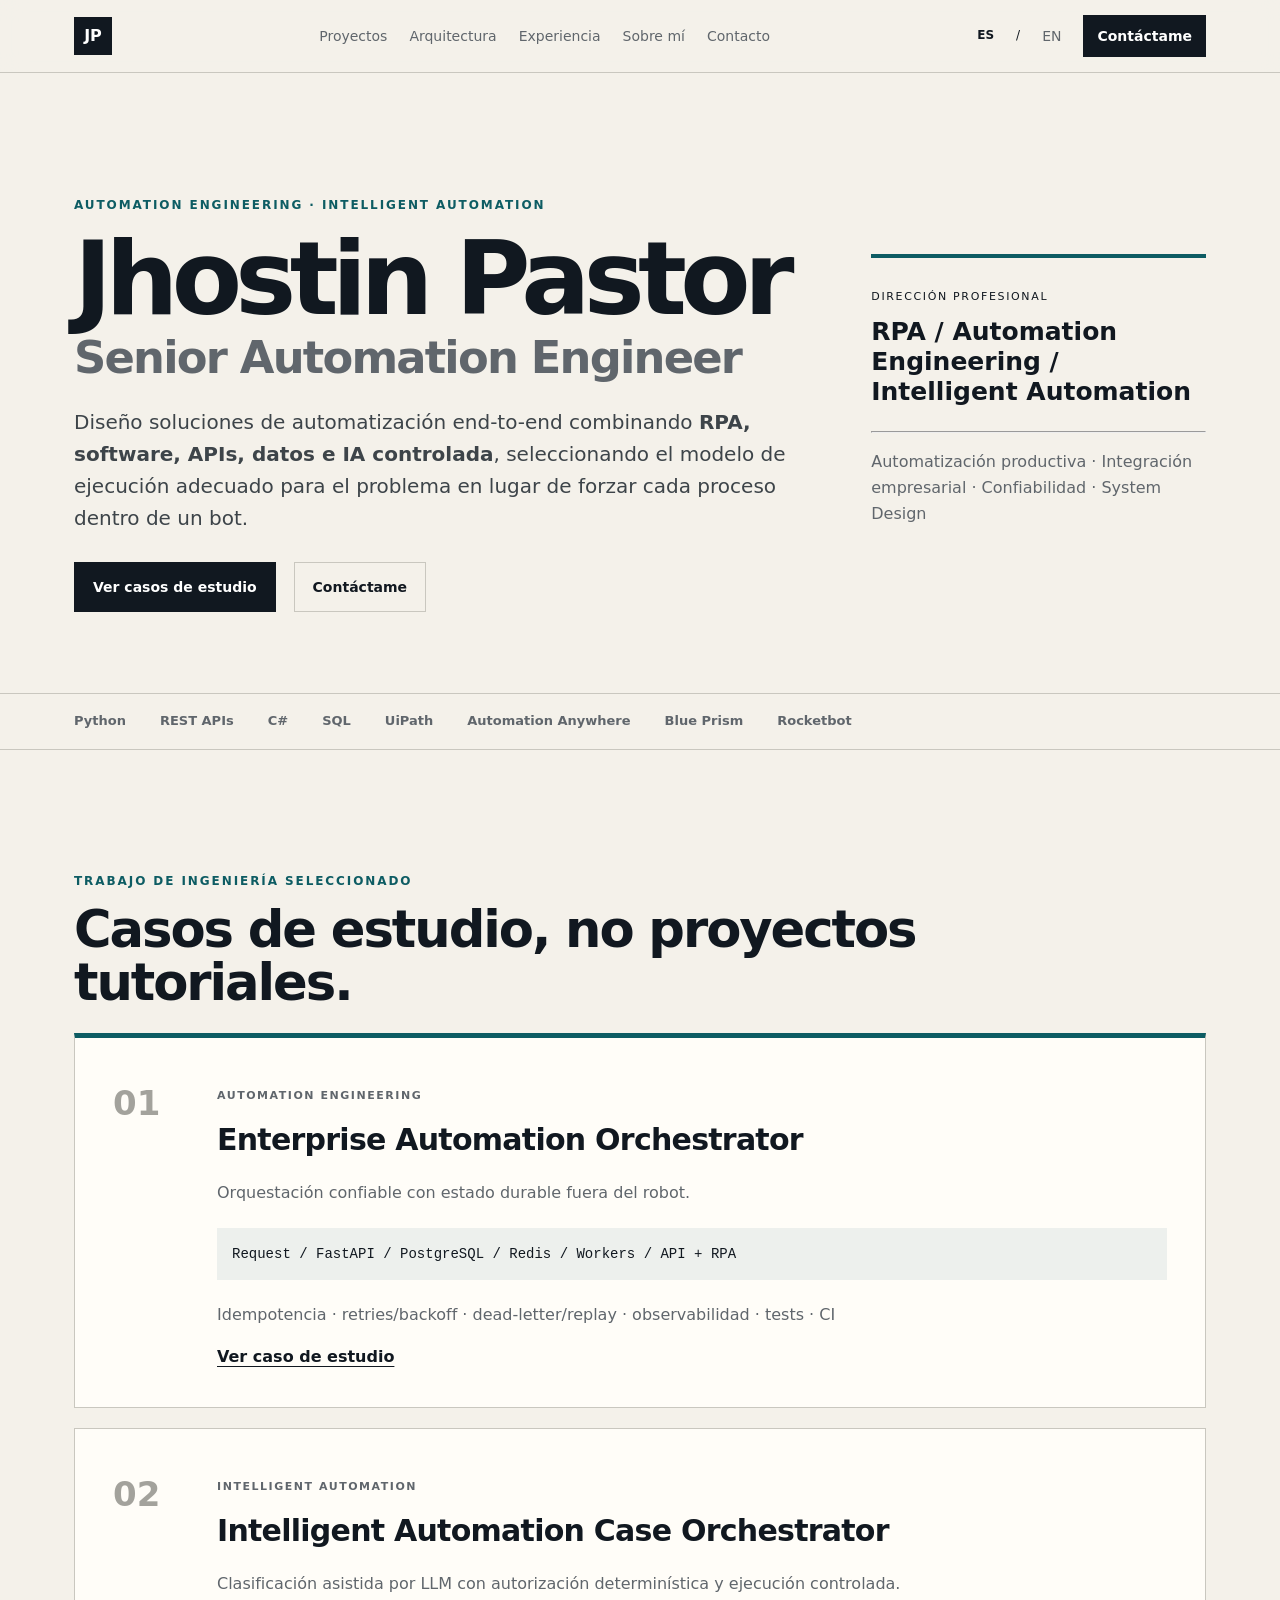
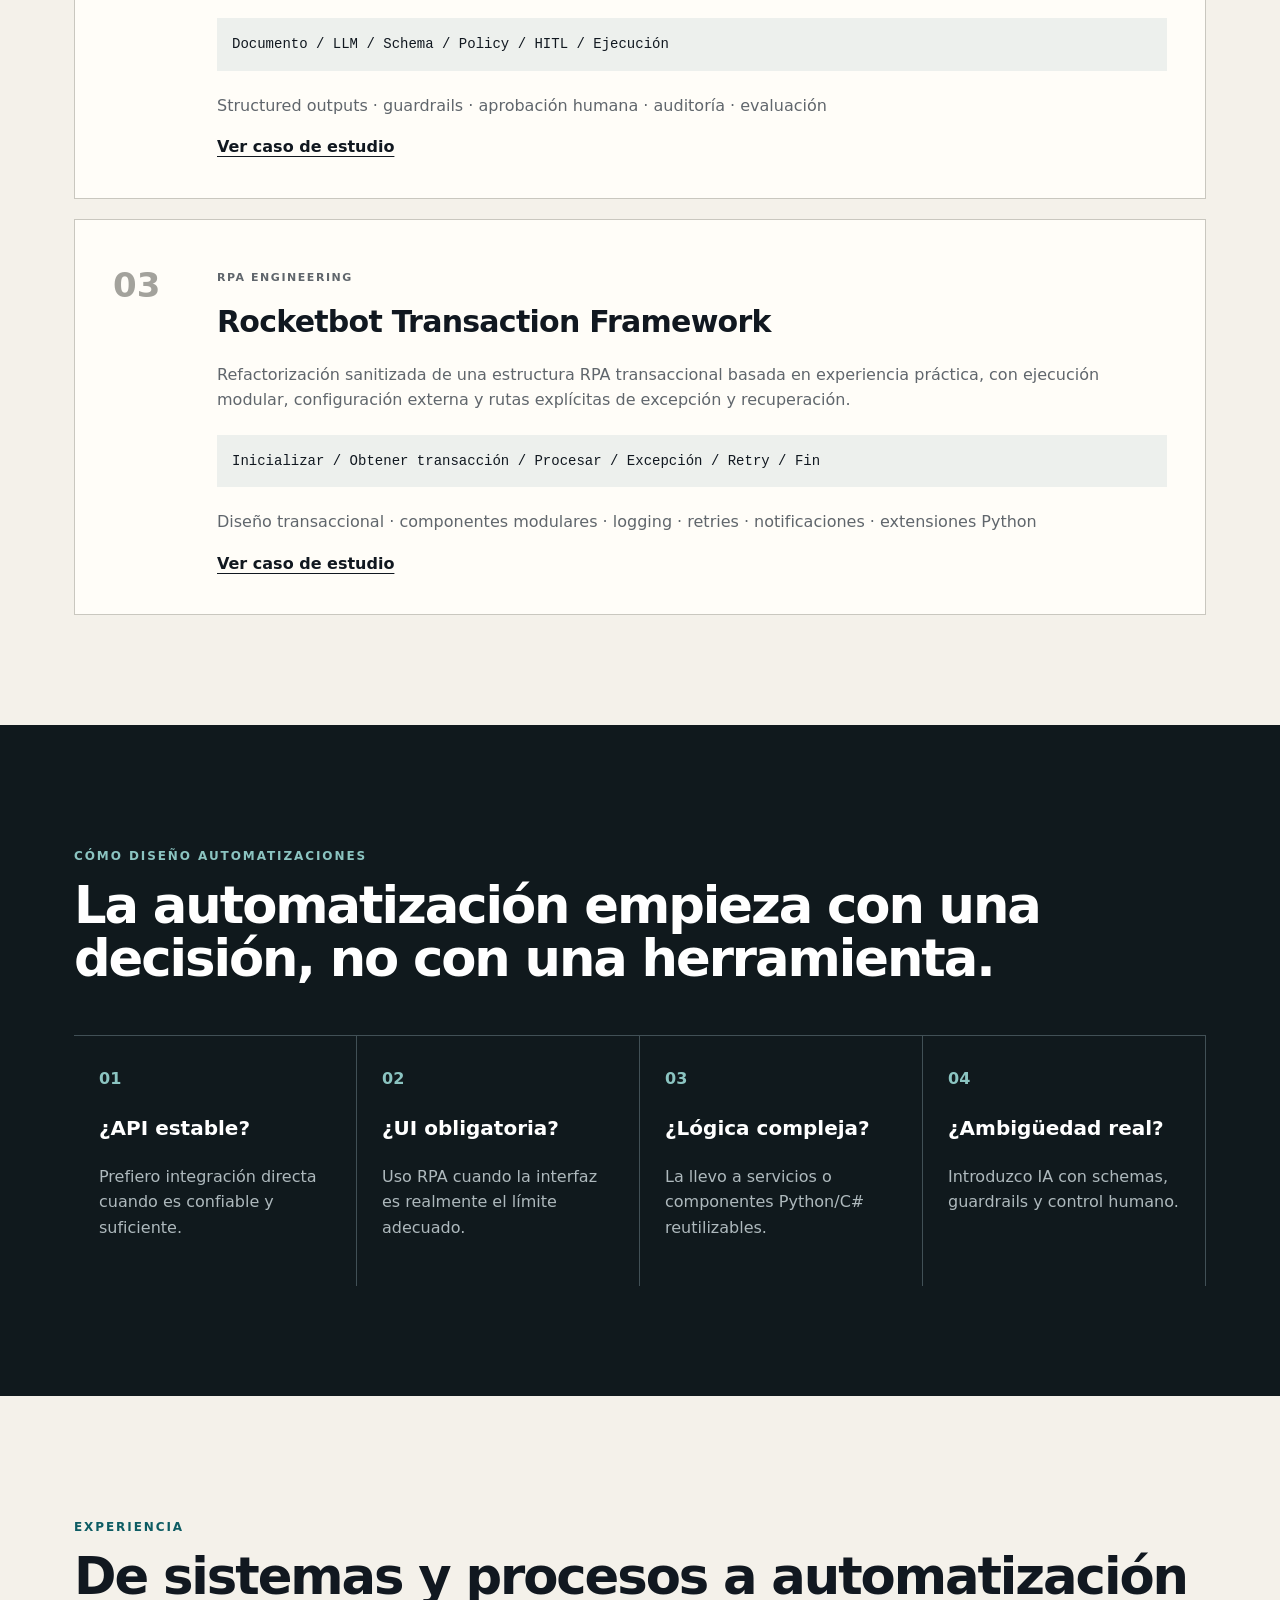
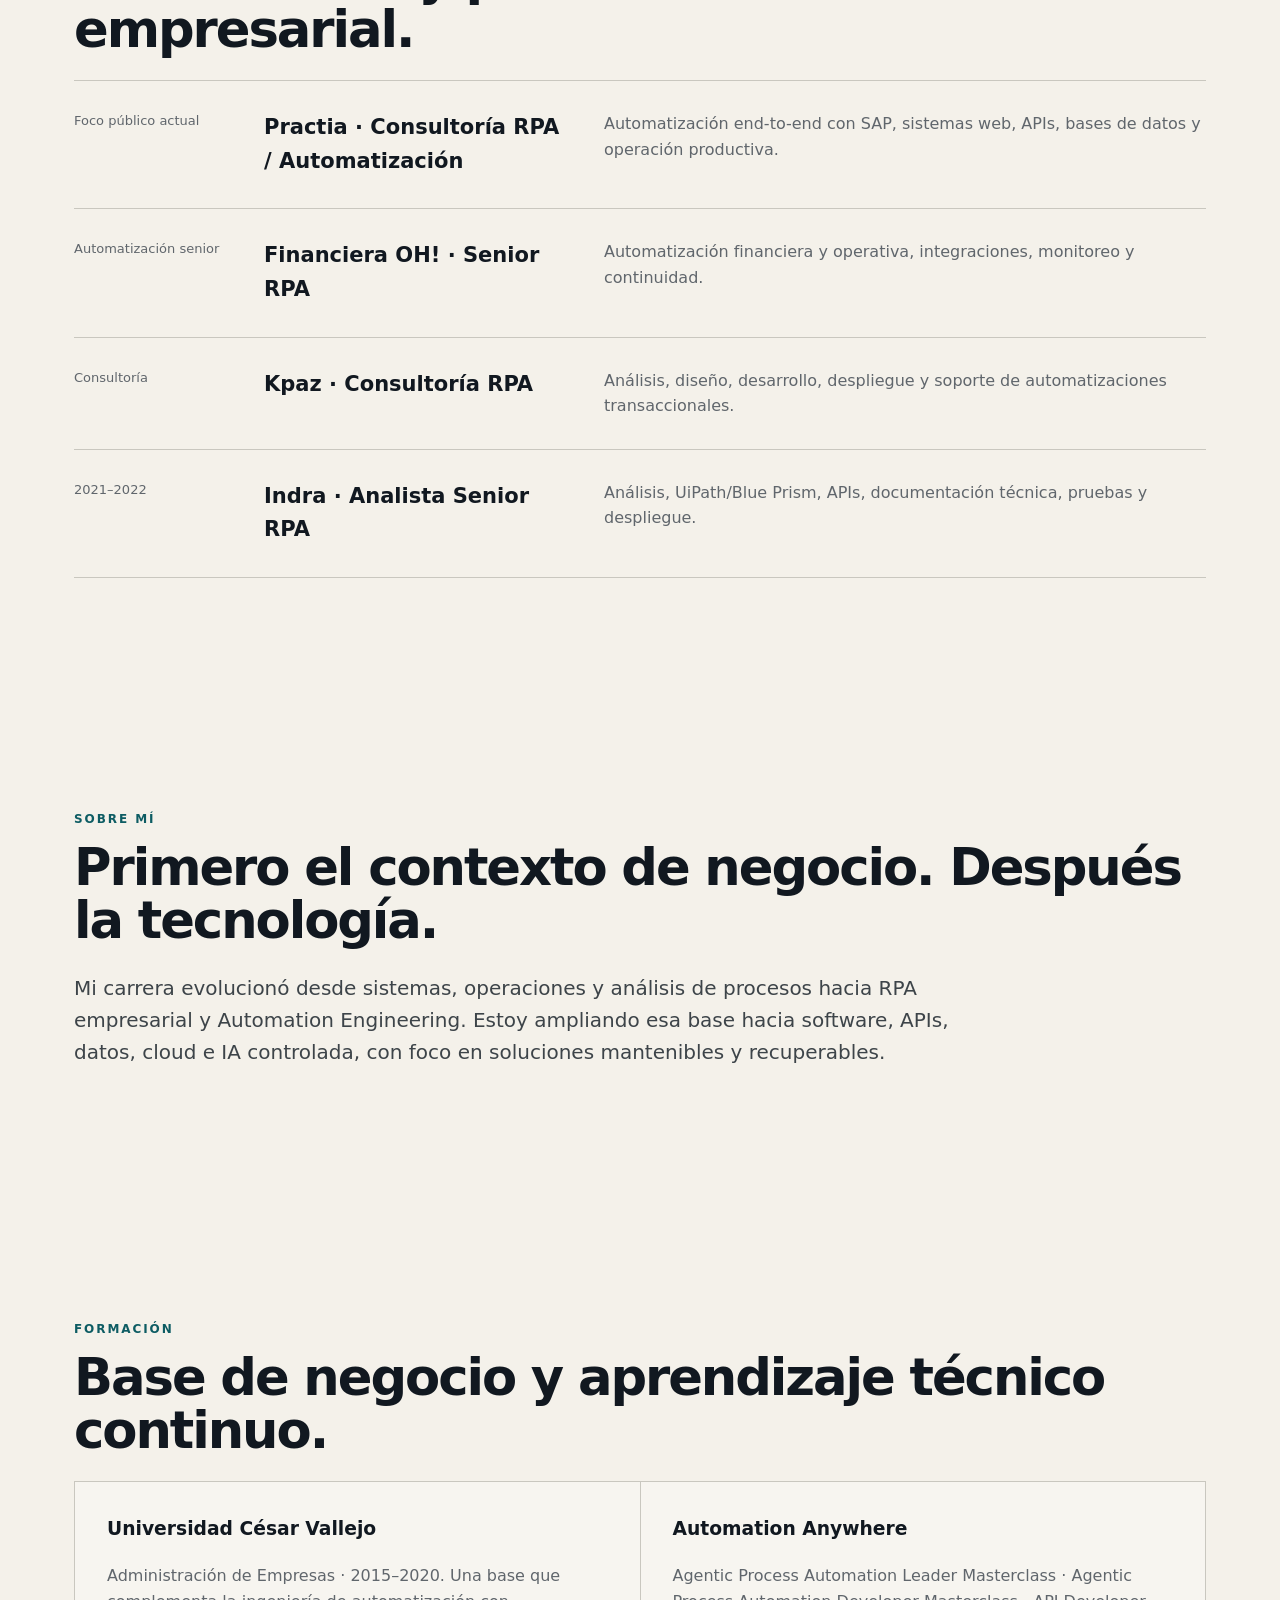
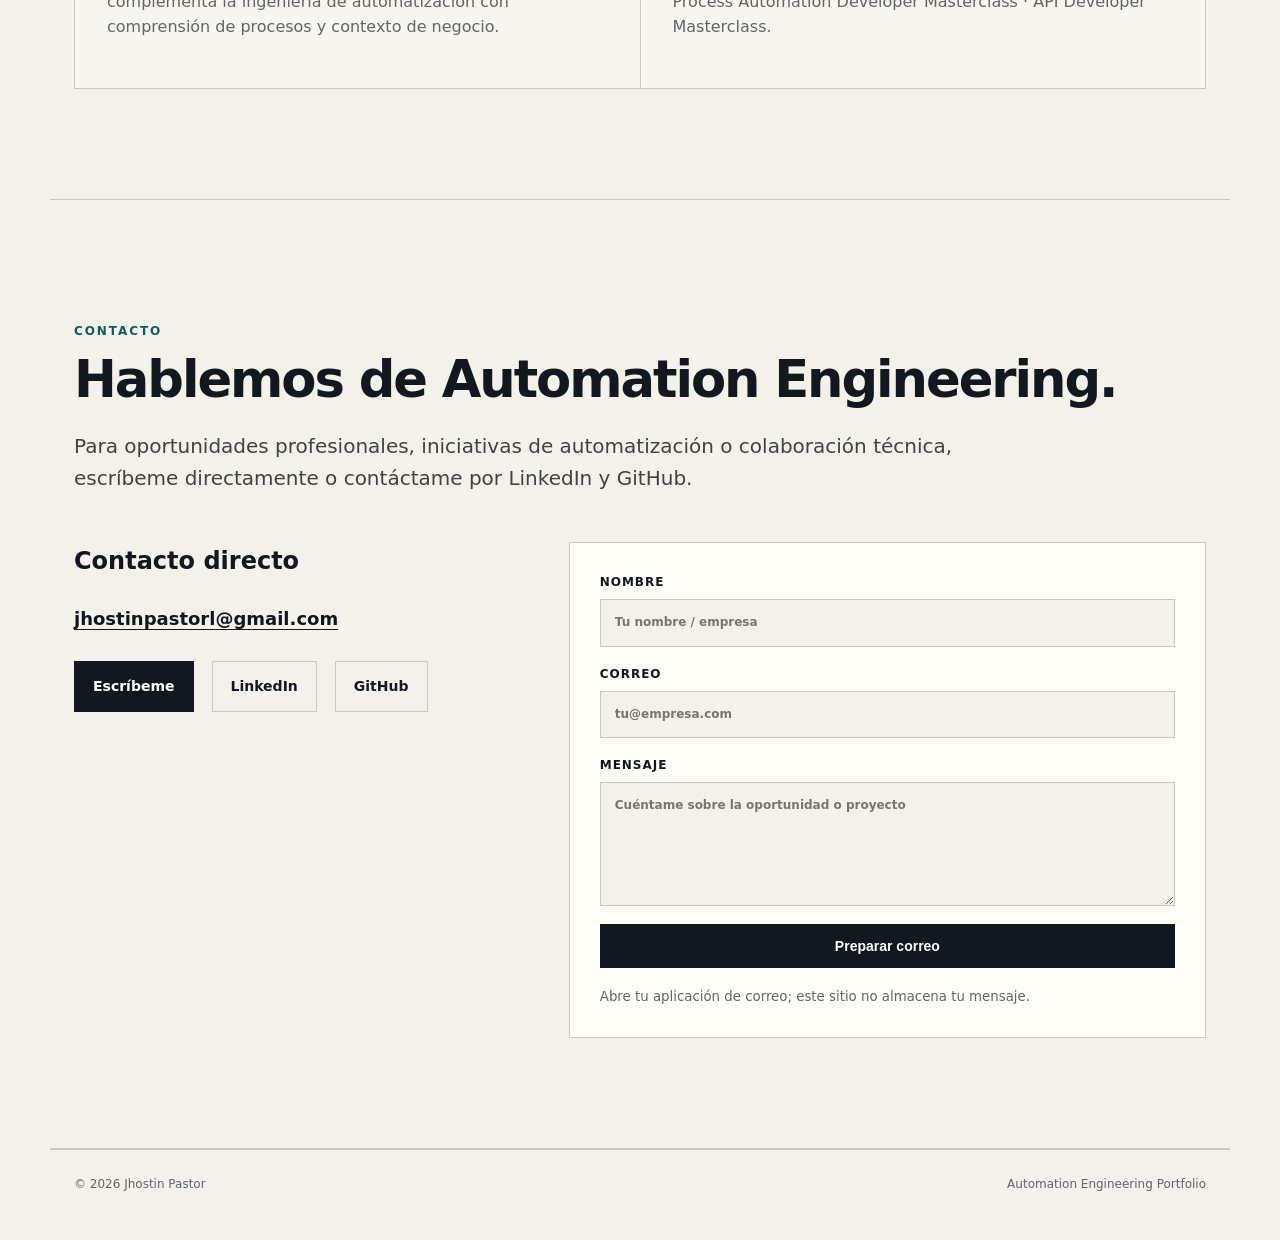
==== commit f0792b38: "Pulir portfolio ES y eliminar simbolos tipo emoji" ====
--- a/es/index.html
+++ b/es/index.html
@@ -1 +1 @@
-<!doctype html><html lang="es"><head><meta charset="utf-8"><meta name="viewport" content="width=device-width,initial-scale=1"><meta name="description" content="Jhostin Pastor — Senior Automation Engineer. RPA, Python, C#, APIs, datos y automatización inteligente."><meta name="robots" content="index,follow"><link rel="canonical" href="https://jhostinpastor.pages.dev/es/"><link rel="alternate" hreflang="es" href="https://jhostinpastor.pages.dev/es/"><link rel="alternate" hreflang="en" href="https://jhostinpastor.pages.dev/"><link rel="icon" href="../favicon.svg" type="image/svg+xml"><title>Jhostin Pastor | Senior Automation Engineer</title><link rel="stylesheet" href="../styles.css"></head><body><header><nav><a class="brand" href="#top">JP</a><div class="navlinks"><a href="#work">Proyectos</a><a href="#architecture">Arquitectura</a><a href="#experience">Experiencia</a><a href="#about">Sobre mí</a><a href="#contact">Contacto</a></div><div class="navtools"><b>ES</b><span>/</span><a class="lang" href="../">EN</a><a class="button small" href="#contact">Contáctame</a></div></nav></header><main id="top"><section class="hero"><div><p class="eyebrow">AUTOMATION ENGINEERING · INTELLIGENT AUTOMATION</p><h1>Jhostin Pastor</h1><h2>Senior Automation Engineer</h2><p class="lead">Diseño soluciones de automatización end-to-end combinando <strong>RPA, software, APIs, datos e IA controlada</strong>, seleccionando el modelo de ejecución adecuado para el problema en lugar de forzar cada proceso dentro de un bot.</p><div class="actions"><a class="button" href="#work">Ver casos de estudio</a><a class="ghost" href="#contact">Contáctame</a></div></div><aside class="signal"><span>DIRECCIÓN PROFESIONAL</span><b>RPA → Automation Engineering → Intelligent Automation</b><hr><p>Automatización productiva · Integración empresarial · Confiabilidad · System Design</p></aside></section><section class="strip"><span>Python</span><span>REST APIs</span><span>C#</span><span>SQL</span><span>UiPath</span><span>Automation Anywhere</span><span>Blue Prism</span><span>Rocketbot</span></section><section id="work" class="section"><p class="eyebrow">TRABAJO DE INGENIERÍA SELECCIONADO</p><h2>Casos de estudio, no proyectos tutoriales.</h2><div class="projects"><article class="card featured"><div class="num">01</div><div><p class="tag">AUTOMATION ENGINEERING</p><h3>Enterprise Automation Orchestrator</h3><p>Orquestación confiable con estado durable fuera del robot.</p><div class="flow">Request → FastAPI → PostgreSQL → Redis → Workers → API / RPA</div><p>Idempotencia · retries/backoff · dead-letter/replay · observabilidad · tests · CI</p><a href="../case-studies/enterprise-automation-orchestrator.html">Ver caso de estudio →</a></div></article><article class="card"><div class="num">02</div><div><p class="tag">INTELLIGENT AUTOMATION</p><h3>Intelligent Automation Case Orchestrator</h3><p>Clasificación asistida por LLM con autorización determinística y ejecución controlada.</p><div class="flow">Documento → LLM → Schema → Policy → HITL → Ejecución</div><p>Structured outputs · guardrails · aprobación humana · auditoría · evaluación</p><a href="../case-studies/intelligent-automation-case-orchestrator.html">Ver caso de estudio →</a></div></article><article class="card"><div class="num">03</div><div><p class="tag">RPA ENGINEERING</p><h3>Rocketbot Transaction Framework</h3><p>Refactorización sanitizada de una estructura RPA transaccional con ejecución modular, configuración externa, rutas explícitas de excepción y recuperación.</p><div class="flow">Inicializar → Obtener transacción → Procesar → Excepción → Retry → Fin</div><p>Diseño transaccional · componentes modulares · logging · retries · notificaciones · extensiones Python</p><a href="../case-studies/rocketbot-transaction-framework.html">Ver caso de estudio →</a></div></article></div></section><section id="architecture" class="section dark"><p class="eyebrow">CÓMO DISEÑO AUTOMATIZACIONES</p><h2>La automatización empieza con una decisión, no con una herramienta.</h2><div class="decision"><div><b>01</b><h3>¿API estable?</h3><p>Prefiero integración directa cuando es confiable y suficiente.</p></div><div><b>02</b><h3>¿UI obligatoria?</h3><p>Uso RPA cuando la interfaz es realmente el límite adecuado.</p></div><div><b>03</b><h3>¿Lógica compleja?</h3><p>La llevo a servicios o componentes Python/C# reutilizables.</p></div><div><b>04</b><h3>¿Ambigüedad real?</h3><p>Introduzco IA con schemas, guardrails y control humano.</p></div></div></section><section id="experience" class="section"><p class="eyebrow">EXPERIENCIA</p><h2>De sistemas y procesos a automatización empresarial.</h2><div class="timeline"><div><span>Foco público actual</span><h3>Practia · Consultoría RPA / Automatización</h3><p>Automatización end-to-end con SAP, sistemas web, APIs, bases de datos y operación productiva.</p></div><div><span>Automatización senior</span><h3>Financiera OH! · Senior RPA</h3><p>Automatización financiera y operativa, integraciones, monitoreo y continuidad.</p></div><div><span>Consultoría</span><h3>Kpaz · Consultoría RPA</h3><p>Análisis, diseño, desarrollo, despliegue y soporte de automatizaciones transaccionales.</p></div><div><span>2021–2022</span><h3>Indra · Analista Senior RPA</h3><p>Análisis, UiPath/Blue Prism, APIs, documentación técnica, pruebas y despliegue.</p></div></div></section><section id="about" class="section"><p class="eyebrow">SOBRE MÍ</p><h2>Primero el contexto de negocio. Después la tecnología.</h2><p class="lead compact">Mi carrera evolucionó desde sistemas, operaciones y análisis de procesos hacia RPA empresarial y Automation Engineering. Estoy ampliando esa base hacia software, APIs, datos, cloud e IA controlada, con foco en soluciones mantenibles y recuperables.</p></section><section id="contact" class="section contact"><p class="eyebrow">CONTACTO</p><h2>Hablemos de Automation Engineering.</h2><p class="lead compact">Para oportunidades profesionales, iniciativas de automatización o colaboración técnica, escríbeme directamente o contáctame por LinkedIn y GitHub.</p><div class="contactbox"><div><h3>Contacto directo</h3><p><a href="mailto:jhostinpastorl@gmail.com">jhostinpastorl@gmail.com</a></p><div class="actions"><a class="button" href="mailto:jhostinpastorl@gmail.com?subject=Contacto%20profesional%20-%20Jhostin%20Pastor">Escríbeme</a><a class="ghost" href="https://www.linkedin.com/in/jhostin-jhonatan-pastor-lliuya">LinkedIn ↗</a><a class="ghost" href="https://github.com/jhostinpastorl-blip">GitHub ↗</a></div></div><form class="contactform" action="mailto:jhostinpastorl@gmail.com" method="get"><label>Nombre<input name="subject" required placeholder="Tu nombre / empresa"></label><label>Correo<input type="email" name="email" required placeholder="tu@empresa.com"></label><label>Mensaje<textarea name="body" required rows="5" placeholder="Cuéntame sobre la oportunidad o proyecto"></textarea></label><button class="button" type="submit">Preparar correo</button><small>Abre tu aplicación de correo; este sitio no almacena tu mensaje.</small></form></div></section></main><footer><span>© 2026 Jhostin Pastor</span><span>Automation Engineering Portfolio</span></footer></body></html>+<!doctype html><html lang="es"><head><meta charset="utf-8"><meta name="viewport" content="width=device-width,initial-scale=1"><meta name="description" content="Jhostin Pastor — Senior Automation Engineer. RPA, Python, C#, APIs, datos y automatización inteligente."><meta name="robots" content="index,follow"><link rel="icon" href="../favicon.svg" type="image/svg+xml"><title>Jhostin Pastor | Senior Automation Engineer</title><link rel="stylesheet" href="../styles.css"></head><body><header><nav><a class="brand" href="#top">JP</a><div class="navlinks"><a href="#work">Proyectos</a><a href="#architecture">Arquitectura</a><a href="#experience">Experiencia</a><a href="#about">Sobre mí</a><a href="#contact">Contacto</a></div><div class="navtools"><b>ES</b><span>/</span><a class="lang" href="../">EN</a><a class="button small" href="#contact">Contáctame</a></div></nav></header><main id="top"><section class="hero"><div><p class="eyebrow">AUTOMATION ENGINEERING · INTELLIGENT AUTOMATION</p><h1>Jhostin Pastor</h1><h2>Senior Automation Engineer</h2><p class="lead">Diseño soluciones de automatización end-to-end combinando <strong>RPA, software, APIs, datos e IA controlada</strong>, seleccionando el modelo de ejecución adecuado para el problema en lugar de forzar cada proceso dentro de un bot.</p><div class="actions"><a class="button" href="#work">Ver casos de estudio</a><a class="ghost" href="#contact">Contáctame</a></div></div><aside class="signal"><span>DIRECCIÓN PROFESIONAL</span><b>RPA / Automation Engineering / Intelligent Automation</b><hr><p>Automatización productiva · Integración empresarial · Confiabilidad · System Design</p></aside></section><section class="strip"><span>Python</span><span>REST APIs</span><span>C#</span><span>SQL</span><span>UiPath</span><span>Automation Anywhere</span><span>Blue Prism</span><span>Rocketbot</span></section><section id="work" class="section"><p class="eyebrow">TRABAJO DE INGENIERÍA SELECCIONADO</p><h2>Casos de estudio, no proyectos tutoriales.</h2><div class="projects"><article class="card featured"><div class="num">01</div><div><p class="tag">AUTOMATION ENGINEERING</p><h3>Enterprise Automation Orchestrator</h3><p>Orquestación confiable con estado durable fuera del robot.</p><div class="flow">Request / FastAPI / PostgreSQL / Redis / Workers / API + RPA</div><p>Idempotencia · retries/backoff · dead-letter/replay · observabilidad · tests · CI</p><a href="case-studies/enterprise-automation-orchestrator.html">Ver caso de estudio</a></div></article><article class="card"><div class="num">02</div><div><p class="tag">INTELLIGENT AUTOMATION</p><h3>Intelligent Automation Case Orchestrator</h3><p>Clasificación asistida por LLM con autorización determinística y ejecución controlada.</p><div class="flow">Documento / LLM / Schema / Policy / HITL / Ejecución</div><p>Structured outputs · guardrails · aprobación humana · auditoría · evaluación</p><a href="case-studies/intelligent-automation-case-orchestrator.html">Ver caso de estudio</a></div></article><article class="card"><div class="num">03</div><div><p class="tag">RPA ENGINEERING</p><h3>Rocketbot Transaction Framework</h3><p>Refactorización sanitizada de una estructura RPA transaccional basada en experiencia práctica, con ejecución modular, configuración externa y rutas explícitas de excepción y recuperación.</p><div class="flow">Inicializar / Obtener transacción / Procesar / Excepción / Retry / Fin</div><p>Diseño transaccional · componentes modulares · logging · retries · notificaciones · extensiones Python</p><a href="case-studies/rocketbot-transaction-framework.html">Ver caso de estudio</a></div></article></div></section><section id="architecture" class="section dark"><p class="eyebrow">CÓMO DISEÑO AUTOMATIZACIONES</p><h2>La automatización empieza con una decisión, no con una herramienta.</h2><div class="decision"><div><b>01</b><h3>¿API estable?</h3><p>Prefiero integración directa cuando es confiable y suficiente.</p></div><div><b>02</b><h3>¿UI obligatoria?</h3><p>Uso RPA cuando la interfaz es realmente el límite adecuado.</p></div><div><b>03</b><h3>¿Lógica compleja?</h3><p>La llevo a servicios o componentes Python/C# reutilizables.</p></div><div><b>04</b><h3>¿Ambigüedad real?</h3><p>Introduzco IA con schemas, guardrails y control humano.</p></div></div></section><section id="experience" class="section"><p class="eyebrow">EXPERIENCIA</p><h2>De sistemas y procesos a automatización empresarial.</h2><div class="timeline"><div><span>Foco público actual</span><h3>Practia · Consultoría RPA / Automatización</h3><p>Automatización end-to-end con SAP, sistemas web, APIs, bases de datos y operación productiva.</p></div><div><span>Automatización senior</span><h3>Financiera OH! · Senior RPA</h3><p>Automatización financiera y operativa, integraciones, monitoreo y continuidad.</p></div><div><span>Consultoría</span><h3>Kpaz · Consultoría RPA</h3><p>Análisis, diseño, desarrollo, despliegue y soporte de automatizaciones transaccionales.</p></div><div><span>2021–2022</span><h3>Indra · Analista Senior RPA</h3><p>Análisis, UiPath/Blue Prism, APIs, documentación técnica, pruebas y despliegue.</p></div></div></section><section id="about" class="section"><p class="eyebrow">SOBRE MÍ</p><h2>Primero el contexto de negocio. Después la tecnología.</h2><p class="lead compact">Mi carrera evolucionó desde sistemas, operaciones y análisis de procesos hacia RPA empresarial y Automation Engineering. Estoy ampliando esa base hacia software, APIs, datos, cloud e IA controlada, con foco en soluciones mantenibles y recuperables.</p></section><section class="section"><p class="eyebrow">FORMACIÓN</p><h2>Base de negocio y aprendizaje técnico continuo.</h2><div class="grid"><div><h3>Universidad César Vallejo</h3><p>Administración de Empresas · 2015–2020. Una base que complementa la ingeniería de automatización con comprensión de procesos y contexto de negocio.</p></div><div><h3>Automation Anywhere</h3><p>Agentic Process Automation Leader Masterclass · Agentic Process Automation Developer Masterclass · API Developer Masterclass.</p></div></div></section><section id="contact" class="section contact"><p class="eyebrow">CONTACTO</p><h2>Hablemos de Automation Engineering.</h2><p class="lead compact">Para oportunidades profesionales, iniciativas de automatización o colaboración técnica, escríbeme directamente o contáctame por LinkedIn y GitHub.</p><div class="contactbox"><div><h3>Contacto directo</h3><p><a href="mailto:jhostinpastorl@gmail.com">jhostinpastorl@gmail.com</a></p><div class="actions"><a class="button" href="mailto:jhostinpastorl@gmail.com">Escríbeme</a><a class="ghost" href="https://www.linkedin.com/in/jhostin-jhonatan-pastor-lliuya">LinkedIn</a><a class="ghost" href="https://github.com/jhostinpastorl-blip">GitHub</a></div></div><form class="contactform" action="mailto:jhostinpastorl@gmail.com" method="get"><label>Nombre<input name="subject" required placeholder="Tu nombre / empresa"></label><label>Correo<input type="email" name="email" required placeholder="tu@empresa.com"></label><label>Mensaje<textarea name="body" required rows="5" placeholder="Cuéntame sobre la oportunidad o proyecto"></textarea></label><button class="button" type="submit">Preparar correo</button><small>Abre tu aplicación de correo; este sitio no almacena tu mensaje.</small></form></div></section></main><footer><span>© 2026 Jhostin Pastor</span><span>Automation Engineering Portfolio</span></footer></body></html>
--- a/styles.css
+++ b/styles.css
@@ -1 +1 @@
-:root{--bg:#f4f1ea;--ink:#111820;--muted:#60666c;--line:#c9c7bf;--panel:#fffdf8;--accent:#0d5c63;--dark:#10191d}*{box-sizing:border-box}html{scroll-behavior:smooth}body{margin:0;background:var(--bg);color:var(--ink);font-family:Inter,ui-sans-serif,system-ui,-apple-system,BlinkMacSystemFont,"Segoe UI",sans-serif;line-height:1.6}a{color:inherit}header{position:sticky;top:0;z-index:10;background:rgba(244,241,234,.92);backdrop-filter:blur(12px);border-bottom:1px solid var(--line)}nav{max-width:1180px;margin:auto;height:72px;display:flex;align-items:center;justify-content:space-between;padding:0 24px}.brand{display:grid;place-items:center;width:38px;height:38px;background:var(--ink);color:white;text-decoration:none;font-weight:800}.navlinks,.navtools{display:flex;align-items:center;gap:22px}.navlinks a,.lang{text-decoration:none;font-size:14px;color:var(--muted)}.navtools>span,.navtools>b{font-size:12px}.navtools .lang:hover{color:var(--accent)}main{overflow:hidden}.hero,.casehero{max-width:1180px;margin:auto;padding:100px 24px 70px}.hero{min-height:620px;display:grid;grid-template-columns:1.5fr .7fr;gap:80px;align-items:center}.casehero{padding-top:120px;padding-bottom:90px}.casehero h1{max-width:1000px;font-size:clamp(52px,7vw,92px)}.eyebrow{font-size:12px;letter-spacing:.16em;font-weight:800;color:var(--accent)}h1{font-size:clamp(56px,8vw,104px);line-height:.9;letter-spacing:-.065em;margin:18px 0 10px}h2{font-size:clamp(32px,4vw,54px);line-height:1.04;letter-spacing:-.04em;margin:8px 0 24px}.hero h2{color:var(--muted);font-size:clamp(28px,3.5vw,46px)}.lead{max-width:760px;font-size:20px;color:#3d4449}.lead.compact{max-width:900px}.actions{display:flex;gap:18px;align-items:center;flex-wrap:wrap;margin-top:28px}.button,.ghost{display:inline-block;padding:13px 18px;text-decoration:none;font-weight:750;font-size:14px}.button{background:var(--ink);color:white}.button.small{padding:9px 13px}.ghost{border:1px solid var(--line)}.signal{border-top:4px solid var(--accent);padding-top:24px}.signal span{font-size:11px;letter-spacing:.15em}.signal b{display:block;font-size:25px;line-height:1.2;margin:10px 0 24px}.signal p{color:var(--muted)}.strip{border-block:1px solid var(--line);display:flex;gap:34px;white-space:nowrap;overflow:hidden;padding:17px max(24px,calc((100vw - 1132px)/2));font-size:13px;font-weight:700;color:var(--muted)}.section{max-width:1180px;margin:auto;padding:110px 24px}.projects{display:grid;gap:20px}.card{background:var(--panel);border:1px solid var(--line);padding:38px;display:grid;grid-template-columns:80px 1fr;gap:24px}.card.featured{border-top:5px solid var(--accent)}.num{font-size:34px;font-weight:900;color:#a3a29c}.tag{font-size:11px;letter-spacing:.14em;font-weight:800;color:var(--accent)}.card h3{font-size:30px;margin:4px 0 12px;letter-spacing:-.025em}.card p,.card li{color:var(--muted)}.flow{font-family:ui-monospace,SFMono-Regular,Menlo,monospace;background:#edf0ed;padding:15px;margin:22px 0;font-size:14px}.flow.big{margin-top:45px;padding:22px;font-size:clamp(13px,2vw,18px);border-left:4px solid var(--accent)}.card a{font-weight:800;text-underline-offset:4px}.dark{max-width:none;background:var(--dark);color:white;padding-left:max(24px,calc((100vw - 1132px)/2));padding-right:max(24px,calc((100vw - 1132px)/2))}.dark .eyebrow{color:#8bc4c1}.decision{display:grid;grid-template-columns:repeat(4,1fr);border-top:1px solid #415056;margin-top:50px}.decision>div{padding:30px 25px;border-right:1px solid #415056}.decision b{color:#8bc4c1}.decision h3{font-size:20px}.decision p{color:#aeb9bd}.archflow{display:flex;align-items:center;gap:12px;flex-wrap:wrap;margin:42px 0 10px}.archflow span{padding:12px 15px;border:1px solid #52636a;font-family:ui-monospace,SFMono-Regular,Menlo,monospace;font-size:13px}.archflow i{font-style:normal;color:#8bc4c1}.timeline{border-top:1px solid var(--line)}.timeline>div{display:grid;grid-template-columns:160px 310px 1fr;gap:30px;padding:30px 0;border-bottom:1px solid var(--line)}.timeline span{font-size:13px;color:var(--muted)}.timeline h3{margin:0;font-size:21px}.timeline p{margin:0;color:var(--muted)}.grid{display:grid;grid-template-columns:1fr 1fr;border-top:1px solid var(--line);border-left:1px solid var(--line)}.grid>div{padding:32px;border-right:1px solid var(--line);border-bottom:1px solid var(--line);background:rgba(255,255,255,.25)}.grid h3{margin-top:0}.grid p{color:var(--muted)}.casegrid{display:grid;grid-template-columns:1fr 1fr;gap:70px}.casegrid article p:last-child{color:var(--muted);font-size:18px}.contact{border-top:1px solid var(--line);border-bottom:1px solid var(--line)}.contact-note{margin-top:28px;color:var(--muted);font-size:13px}.cta{max-width:1180px;margin:0 auto 80px;padding:70px 24px;border-top:5px solid var(--accent)}footer{border-top:1px solid var(--line);max-width:1180px;margin:auto;padding:25px 24px 45px;display:flex;justify-content:space-between;color:var(--muted);font-size:12px}@media(max-width:900px){.navlinks{display:none}.navtools{gap:10px}.navtools .button{display:none}.hero{grid-template-columns:1fr;gap:40px;padding-top:70px}.casehero{padding-top:80px}.signal{max-width:520px}.card{grid-template-columns:1fr}.num{font-size:20px}.decision{grid-template-columns:1fr}.decision>div{border-right:0;border-bottom:1px solid #415056}.timeline>div{grid-template-columns:1fr;gap:6px}.grid,.casegrid{grid-template-columns:1fr}.casegrid{gap:20px}.archflow i{display:none}footer{gap:20px;flex-direction:column}}+:root{--bg:#f4f1ea;--ink:#111820;--muted:#60666c;--line:#c9c7bf;--panel:#fffdf8;--accent:#0d5c63;--dark:#10191d}*{box-sizing:border-box}html{scroll-behavior:smooth}body{margin:0;background:var(--bg);color:var(--ink);font-family:Inter,ui-sans-serif,system-ui,-apple-system,BlinkMacSystemFont,"Segoe UI",sans-serif;line-height:1.6}a{color:inherit}header{position:sticky;top:0;z-index:10;background:rgba(244,241,234,.92);backdrop-filter:blur(12px);border-bottom:1px solid var(--line)}nav{max-width:1180px;margin:auto;height:72px;display:flex;align-items:center;justify-content:space-between;padding:0 24px}.brand{display:grid;place-items:center;width:38px;height:38px;background:var(--ink);color:white;text-decoration:none;font-weight:800}.navlinks,.navtools{display:flex;align-items:center;gap:22px}.navlinks a,.lang{text-decoration:none;font-size:14px;color:var(--muted)}.navtools>span,.navtools>b{font-size:12px}.navtools .lang:hover{color:var(--accent)}main{overflow:hidden}.hero,.casehero{max-width:1180px;margin:auto;padding:100px 24px 70px}.hero{min-height:620px;display:grid;grid-template-columns:1.5fr .7fr;gap:80px;align-items:center}.casehero{padding-top:120px;padding-bottom:90px}.casehero h1{max-width:1000px;font-size:clamp(52px,7vw,92px)}.eyebrow{font-size:12px;letter-spacing:.16em;font-weight:800;color:var(--accent)}h1{font-size:clamp(56px,8vw,104px);line-height:.9;letter-spacing:-.065em;margin:18px 0 10px}h2{font-size:clamp(32px,4vw,54px);line-height:1.04;letter-spacing:-.04em;margin:8px 0 24px}.hero h2{color:var(--muted);font-size:clamp(28px,3.5vw,46px)}.lead{max-width:760px;font-size:20px;color:#3d4449}.lead.compact{max-width:900px}.actions{display:flex;gap:18px;align-items:center;flex-wrap:wrap;margin-top:28px}.button,.ghost{display:inline-block;padding:13px 18px;text-decoration:none;font-weight:750;font-size:14px;border-radius:0}.button{background:var(--ink);color:white;border:1px solid var(--ink);cursor:pointer}.button.small{padding:9px 13px}.ghost{border:1px solid var(--line)}.signal{border-top:4px solid var(--accent);padding-top:24px}.signal span{font-size:11px;letter-spacing:.15em}.signal b{display:block;font-size:25px;line-height:1.2;margin:10px 0 24px}.signal p{color:var(--muted)}.strip{border-block:1px solid var(--line);display:flex;gap:34px;white-space:nowrap;overflow:hidden;padding:17px max(24px,calc((100vw - 1132px)/2));font-size:13px;font-weight:700;color:var(--muted)}.section{max-width:1180px;margin:auto;padding:110px 24px}.projects{display:grid;gap:20px}.card{background:var(--panel);border:1px solid var(--line);padding:38px;display:grid;grid-template-columns:80px 1fr;gap:24px}.card.featured{border-top:5px solid var(--accent)}.num{font-size:34px;font-weight:900;color:#a3a29c}.tag{font-size:11px;letter-spacing:.14em;font-weight:800;color:var(--accent)}.card h3{font-size:30px;margin:4px 0 12px;letter-spacing:-.025em}.card p,.card li{color:var(--muted)}.flow{font-family:ui-monospace,SFMono-Regular,Menlo,monospace;background:#edf0ed;padding:15px;margin:22px 0;font-size:14px}.flow.big{margin-top:45px;padding:22px;font-size:clamp(13px,2vw,18px);border-left:4px solid var(--accent)}.card a{font-weight:800;text-underline-offset:4px}.dark{max-width:none;background:var(--dark);color:white;padding-left:max(24px,calc((100vw - 1132px)/2));padding-right:max(24px,calc((100vw - 1132px)/2))}.dark .eyebrow{color:#8bc4c1}.decision{display:grid;grid-template-columns:repeat(4,1fr);border-top:1px solid #415056;margin-top:50px}.decision>div{padding:30px 25px;border-right:1px solid #415056}.decision b{color:#8bc4c1}.decision h3{font-size:20px}.decision p{color:#aeb9bd}.archflow{display:flex;align-items:center;gap:12px;flex-wrap:wrap;margin:42px 0 10px}.archflow span{padding:12px 15px;border:1px solid #52636a;font-family:ui-monospace,SFMono-Regular,Menlo,monospace;font-size:13px}.archflow i{font-style:normal;color:#8bc4c1}.timeline{border-top:1px solid var(--line)}.timeline>div{display:grid;grid-template-columns:160px 310px 1fr;gap:30px;padding:30px 0;border-bottom:1px solid var(--line)}.timeline span{font-size:13px;color:var(--muted)}.timeline h3{margin:0;font-size:21px}.timeline p{margin:0;color:var(--muted)}.grid{display:grid;grid-template-columns:1fr 1fr;border-top:1px solid var(--line);border-left:1px solid var(--line)}.grid>div{padding:32px;border-right:1px solid var(--line);border-bottom:1px solid var(--line);background:rgba(255,255,255,.25)}.grid h3{margin-top:0}.grid p{color:var(--muted)}.casegrid{display:grid;grid-template-columns:1fr 1fr;gap:70px}.casegrid article p:last-child{color:var(--muted);font-size:18px}.contact{border-top:1px solid var(--line);border-bottom:1px solid var(--line)}.contactbox{display:grid;grid-template-columns:.8fr 1.2fr;gap:70px;margin-top:48px}.contactbox h3{font-size:24px;margin-top:0}.contactbox>div>p a{font-size:18px;font-weight:750;text-underline-offset:4px}.contactform{display:grid;gap:18px;background:var(--panel);border:1px solid var(--line);padding:30px}.contactform label{display:grid;gap:7px;font-size:12px;font-weight:800;letter-spacing:.08em;text-transform:uppercase}.contactform input,.contactform textarea{width:100%;border:1px solid var(--line);background:var(--bg);padding:13px 14px;font:inherit;color:var(--ink);resize:vertical}.contactform input:focus,.contactform textarea:focus{outline:2px solid var(--accent);outline-offset:1px}.contactform small{color:var(--muted)}.cta{max-width:1180px;margin:0 auto 80px;padding:70px 24px;border-top:5px solid var(--accent)}footer{border-top:1px solid var(--line);max-width:1180px;margin:auto;padding:25px 24px 45px;display:flex;justify-content:space-between;color:var(--muted);font-size:12px}@media(max-width:900px){.navlinks{display:none}.navtools{gap:10px}.navtools .button{display:none}.hero{grid-template-columns:1fr;gap:40px;padding-top:70px}.casehero{padding-top:80px}.signal{max-width:520px}.card{grid-template-columns:1fr}.num{font-size:20px}.decision{grid-template-columns:1fr}.decision>div{border-right:0;border-bottom:1px solid #415056}.timeline>div{grid-template-columns:1fr;gap:6px}.grid,.casegrid,.contactbox{grid-template-columns:1fr}.casegrid,.contactbox{gap:24px}.archflow i{display:none}footer{gap:20px;flex-direction:column}}
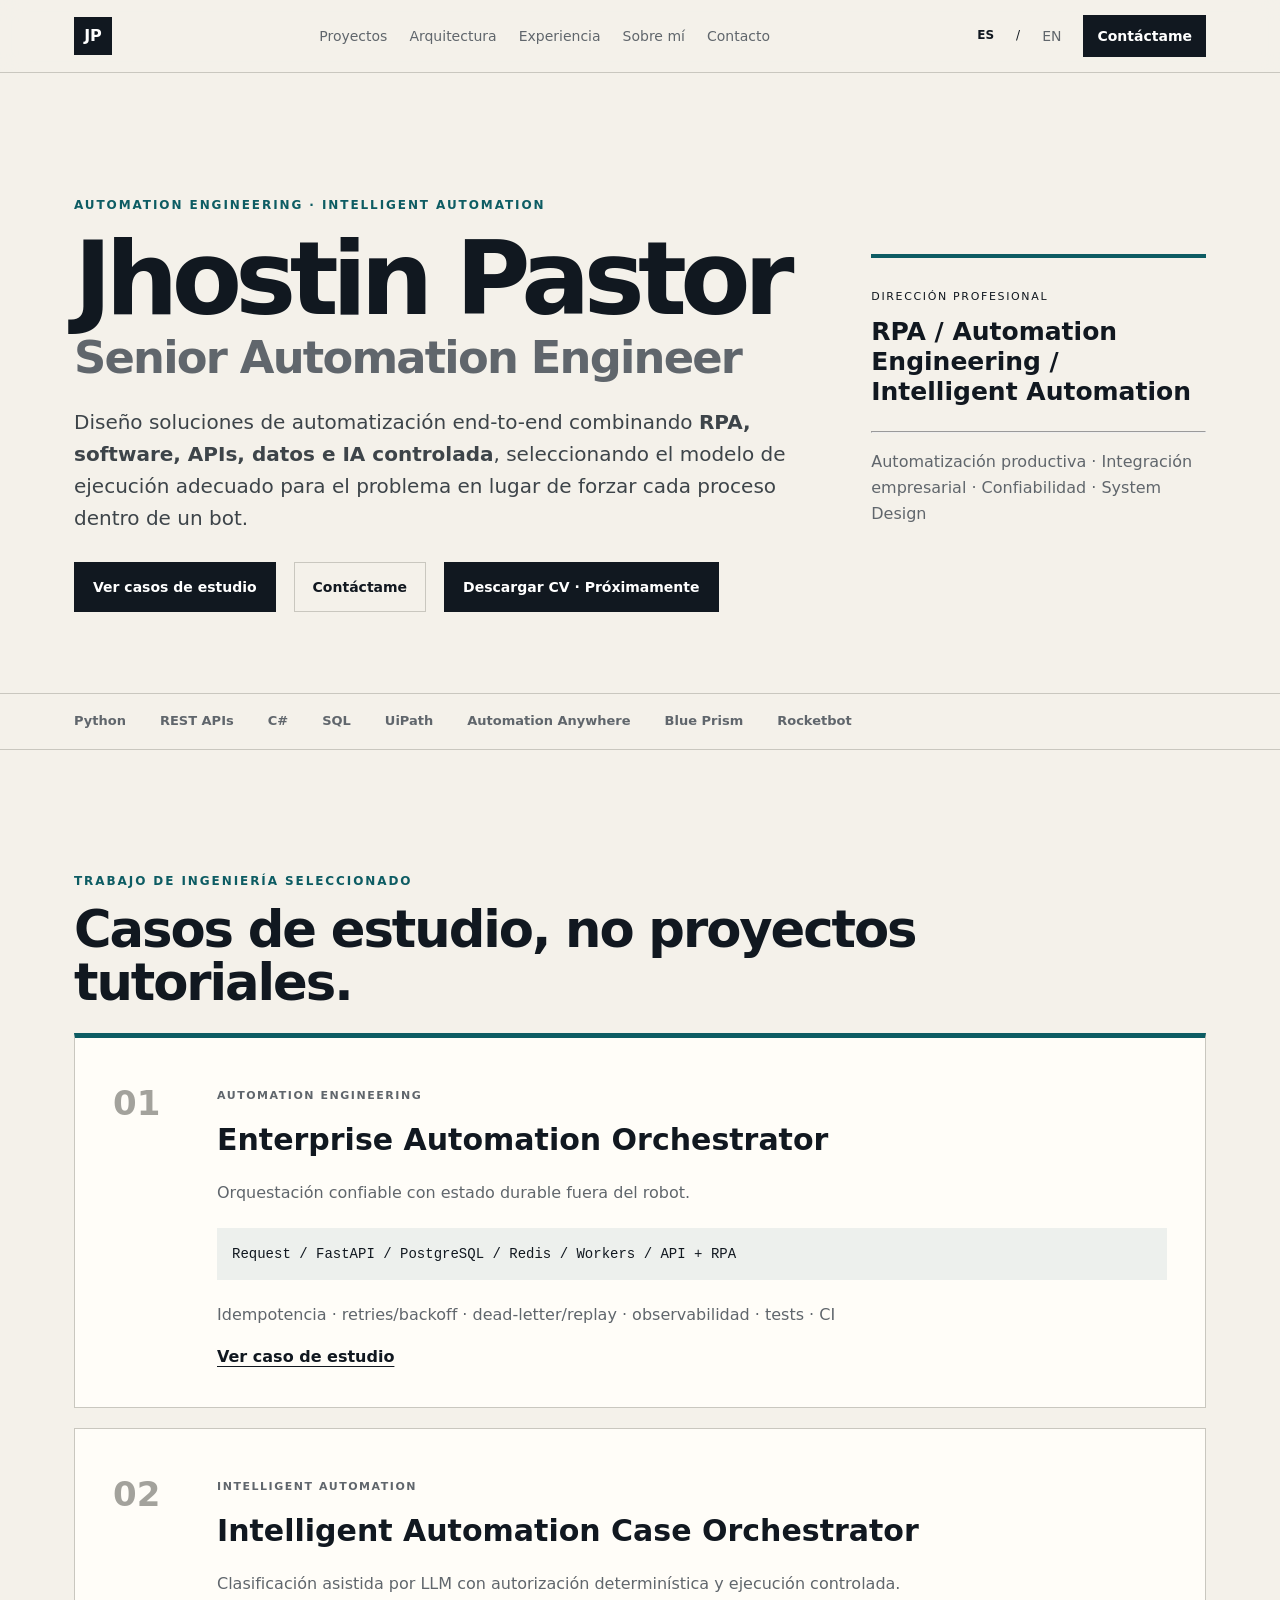
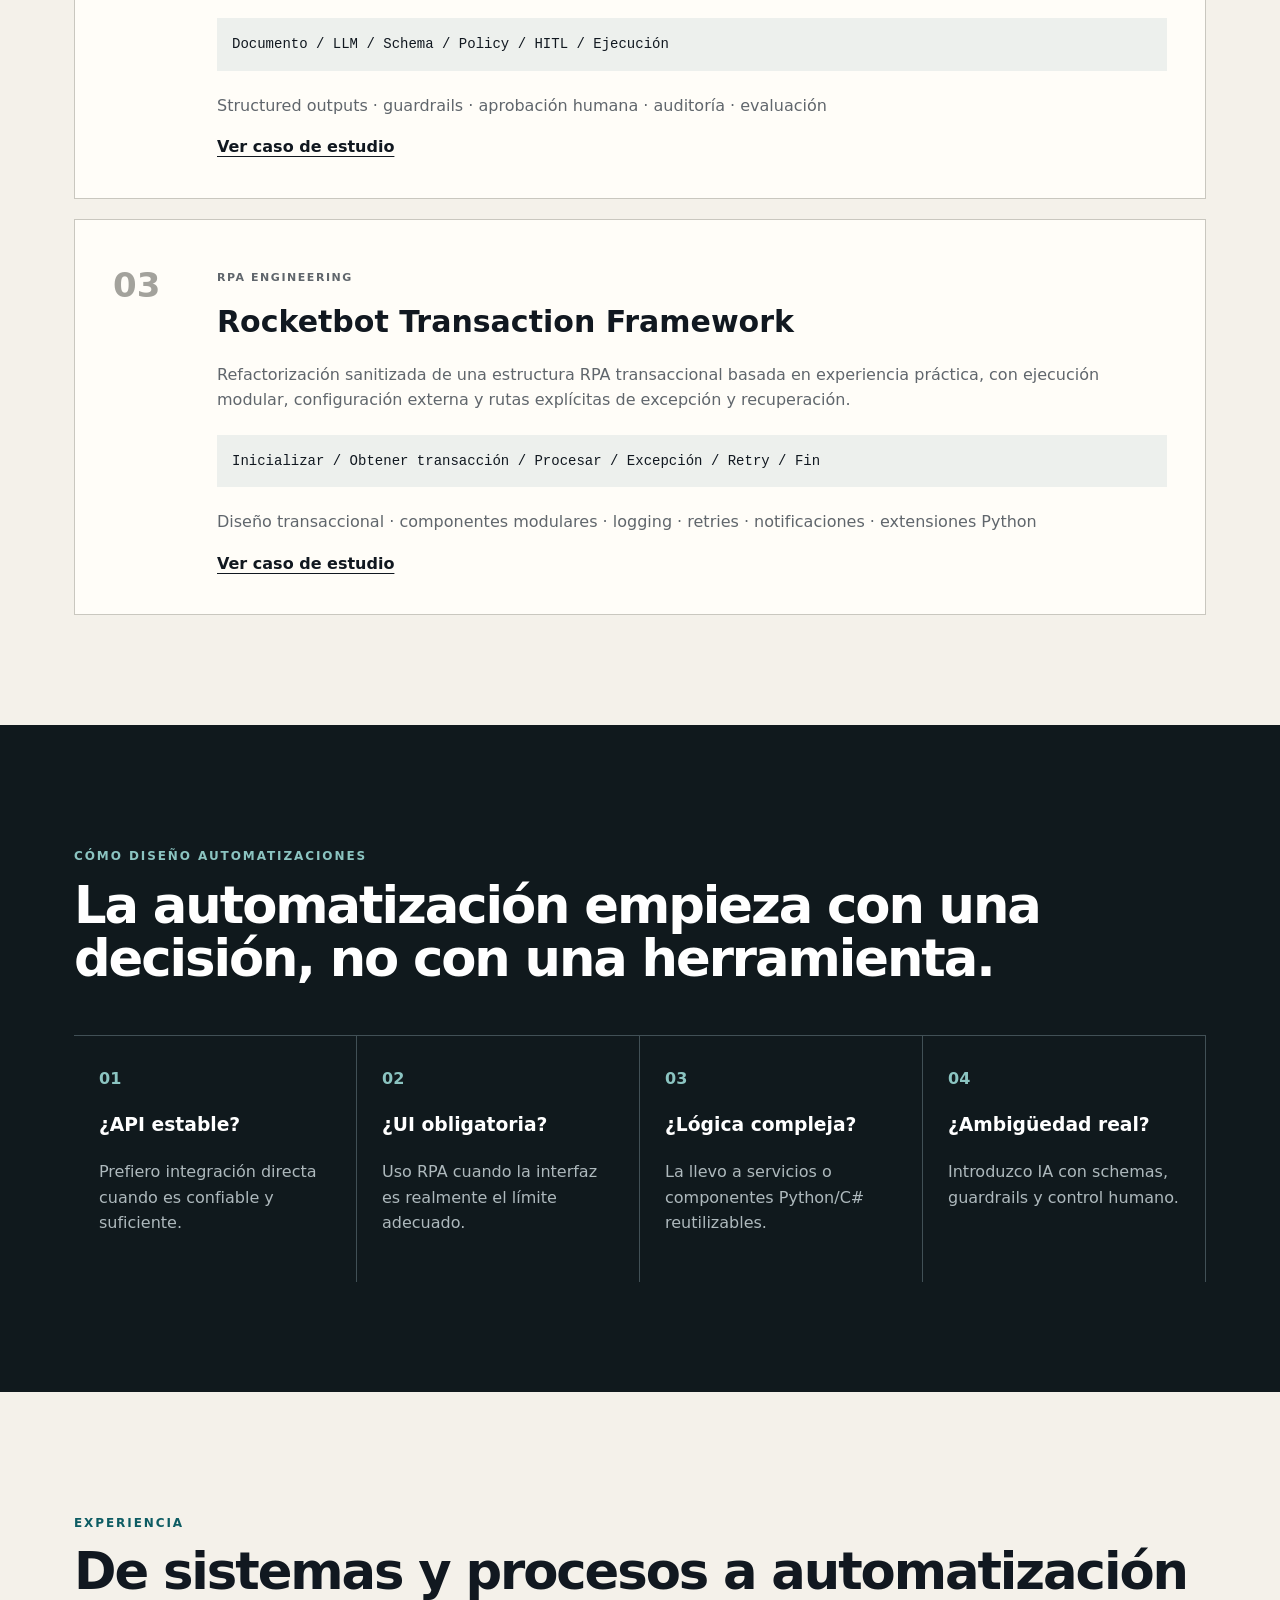
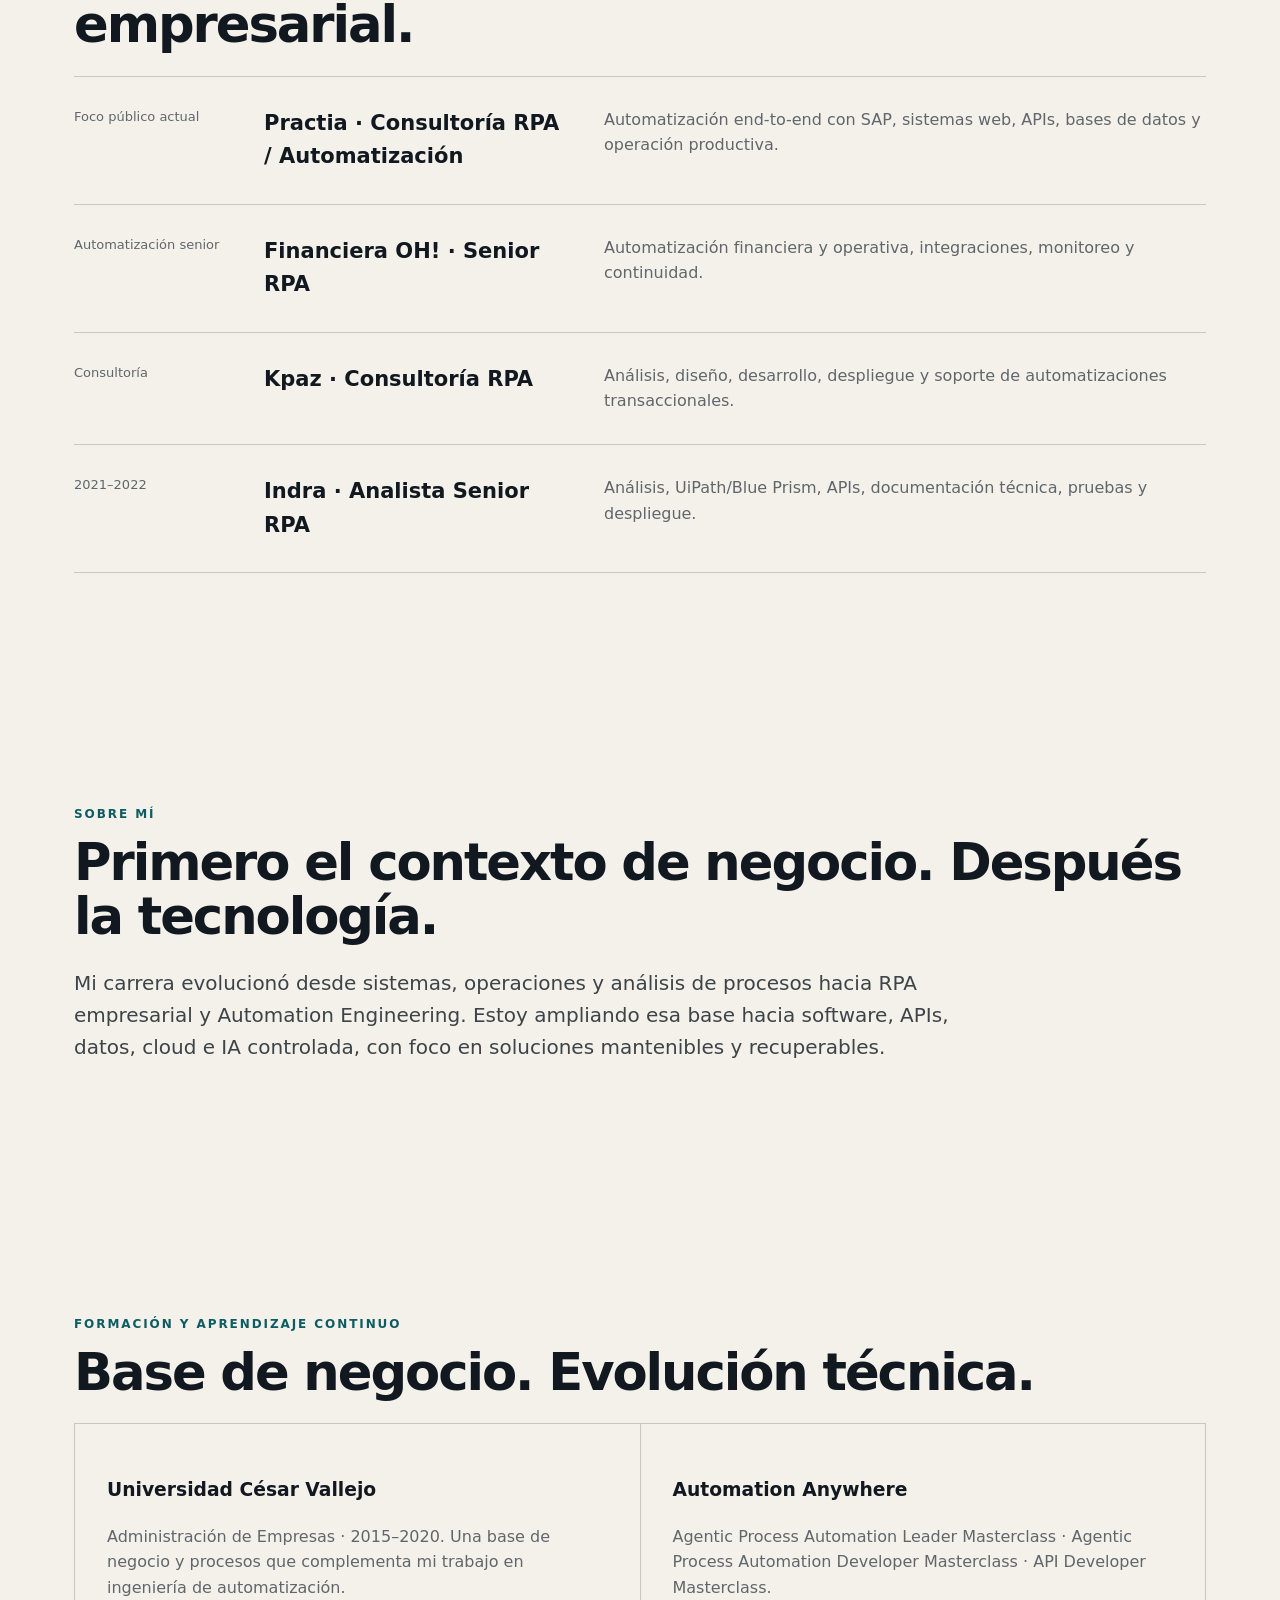
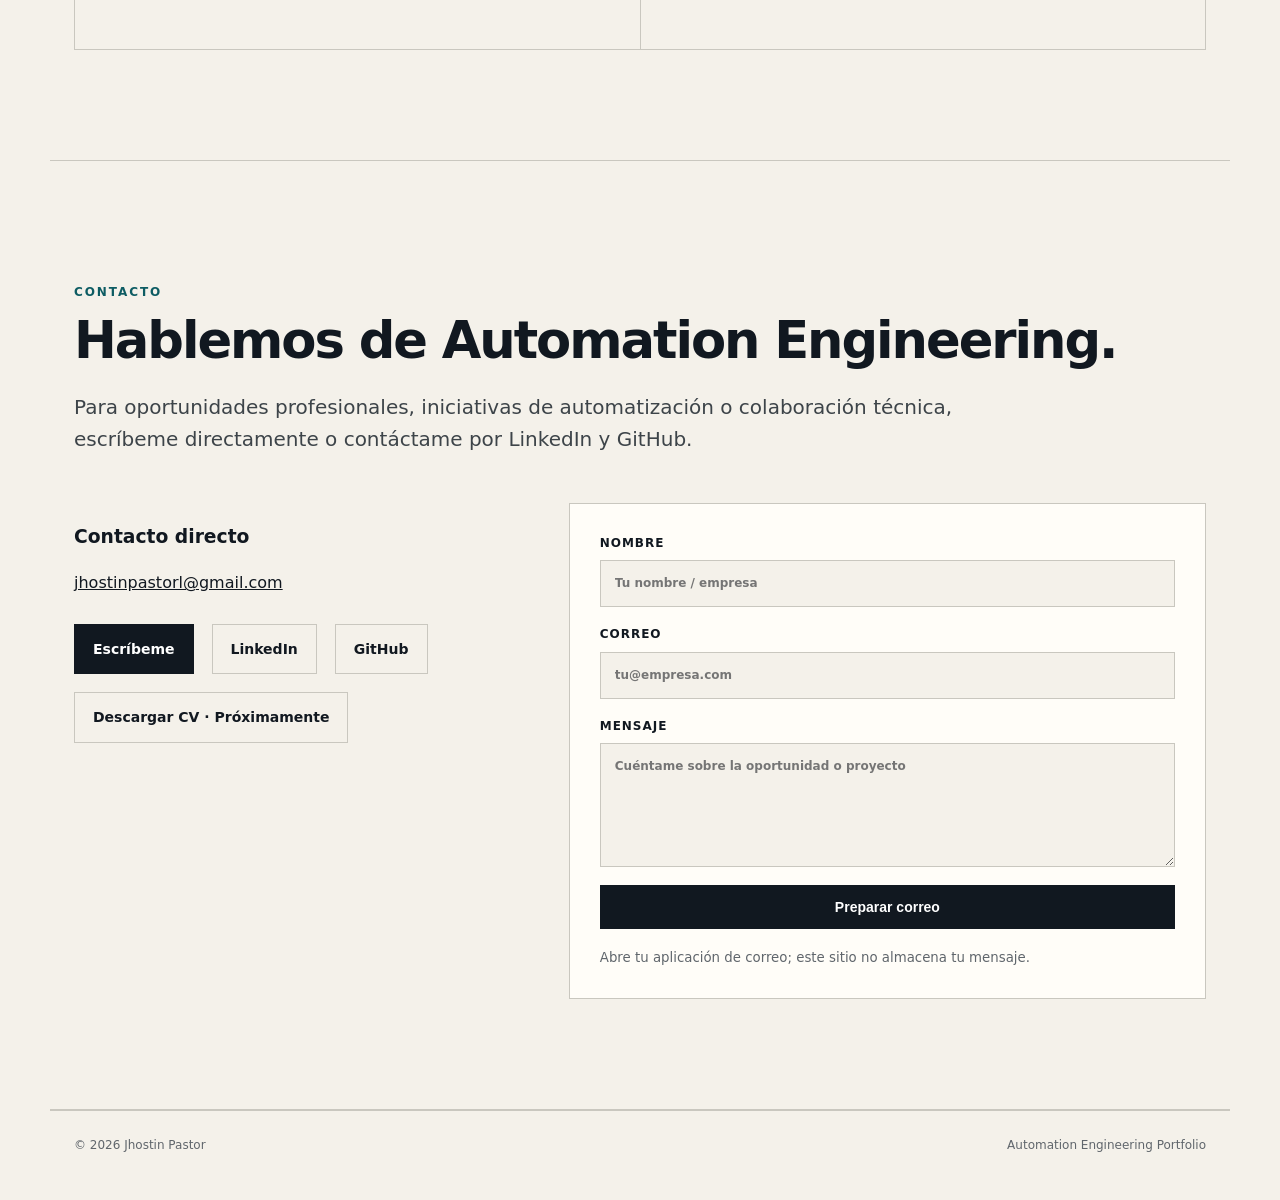
==== commit 915d7955: "Finalizar SEO URL live y CTA futuro de CV" ====
--- a/es/index.html
+++ b/es/index.html
@@ -1 +1 @@
-<!doctype html><html lang="es"><head><meta charset="utf-8"><meta name="viewport" content="width=device-width,initial-scale=1"><meta name="description" content="Jhostin Pastor — Senior Automation Engineer. RPA, Python, C#, APIs, datos y automatización inteligente."><meta name="robots" content="index,follow"><link rel="icon" href="../favicon.svg" type="image/svg+xml"><title>Jhostin Pastor | Senior Automation Engineer</title><link rel="stylesheet" href="../styles.css"></head><body><header><nav><a class="brand" href="#top">JP</a><div class="navlinks"><a href="#work">Proyectos</a><a href="#architecture">Arquitectura</a><a href="#experience">Experiencia</a><a href="#about">Sobre mí</a><a href="#contact">Contacto</a></div><div class="navtools"><b>ES</b><span>/</span><a class="lang" href="../">EN</a><a class="button small" href="#contact">Contáctame</a></div></nav></header><main id="top"><section class="hero"><div><p class="eyebrow">AUTOMATION ENGINEERING · INTELLIGENT AUTOMATION</p><h1>Jhostin Pastor</h1><h2>Senior Automation Engineer</h2><p class="lead">Diseño soluciones de automatización end-to-end combinando <strong>RPA, software, APIs, datos e IA controlada</strong>, seleccionando el modelo de ejecución adecuado para el problema en lugar de forzar cada proceso dentro de un bot.</p><div class="actions"><a class="button" href="#work">Ver casos de estudio</a><a class="ghost" href="#contact">Contáctame</a></div></div><aside class="signal"><span>DIRECCIÓN PROFESIONAL</span><b>RPA / Automation Engineering / Intelligent Automation</b><hr><p>Automatización productiva · Integración empresarial · Confiabilidad · System Design</p></aside></section><section class="strip"><span>Python</span><span>REST APIs</span><span>C#</span><span>SQL</span><span>UiPath</span><span>Automation Anywhere</span><span>Blue Prism</span><span>Rocketbot</span></section><section id="work" class="section"><p class="eyebrow">TRABAJO DE INGENIERÍA SELECCIONADO</p><h2>Casos de estudio, no proyectos tutoriales.</h2><div class="projects"><article class="card featured"><div class="num">01</div><div><p class="tag">AUTOMATION ENGINEERING</p><h3>Enterprise Automation Orchestrator</h3><p>Orquestación confiable con estado durable fuera del robot.</p><div class="flow">Request / FastAPI / PostgreSQL / Redis / Workers / API + RPA</div><p>Idempotencia · retries/backoff · dead-letter/replay · observabilidad · tests · CI</p><a href="case-studies/enterprise-automation-orchestrator.html">Ver caso de estudio</a></div></article><article class="card"><div class="num">02</div><div><p class="tag">INTELLIGENT AUTOMATION</p><h3>Intelligent Automation Case Orchestrator</h3><p>Clasificación asistida por LLM con autorización determinística y ejecución controlada.</p><div class="flow">Documento / LLM / Schema / Policy / HITL / Ejecución</div><p>Structured outputs · guardrails · aprobación humana · auditoría · evaluación</p><a href="case-studies/intelligent-automation-case-orchestrator.html">Ver caso de estudio</a></div></article><article class="card"><div class="num">03</div><div><p class="tag">RPA ENGINEERING</p><h3>Rocketbot Transaction Framework</h3><p>Refactorización sanitizada de una estructura RPA transaccional basada en experiencia práctica, con ejecución modular, configuración externa y rutas explícitas de excepción y recuperación.</p><div class="flow">Inicializar / Obtener transacción / Procesar / Excepción / Retry / Fin</div><p>Diseño transaccional · componentes modulares · logging · retries · notificaciones · extensiones Python</p><a href="case-studies/rocketbot-transaction-framework.html">Ver caso de estudio</a></div></article></div></section><section id="architecture" class="section dark"><p class="eyebrow">CÓMO DISEÑO AUTOMATIZACIONES</p><h2>La automatización empieza con una decisión, no con una herramienta.</h2><div class="decision"><div><b>01</b><h3>¿API estable?</h3><p>Prefiero integración directa cuando es confiable y suficiente.</p></div><div><b>02</b><h3>¿UI obligatoria?</h3><p>Uso RPA cuando la interfaz es realmente el límite adecuado.</p></div><div><b>03</b><h3>¿Lógica compleja?</h3><p>La llevo a servicios o componentes Python/C# reutilizables.</p></div><div><b>04</b><h3>¿Ambigüedad real?</h3><p>Introduzco IA con schemas, guardrails y control humano.</p></div></div></section><section id="experience" class="section"><p class="eyebrow">EXPERIENCIA</p><h2>De sistemas y procesos a automatización empresarial.</h2><div class="timeline"><div><span>Foco público actual</span><h3>Practia · Consultoría RPA / Automatización</h3><p>Automatización end-to-end con SAP, sistemas web, APIs, bases de datos y operación productiva.</p></div><div><span>Automatización senior</span><h3>Financiera OH! · Senior RPA</h3><p>Automatización financiera y operativa, integraciones, monitoreo y continuidad.</p></div><div><span>Consultoría</span><h3>Kpaz · Consultoría RPA</h3><p>Análisis, diseño, desarrollo, despliegue y soporte de automatizaciones transaccionales.</p></div><div><span>2021–2022</span><h3>Indra · Analista Senior RPA</h3><p>Análisis, UiPath/Blue Prism, APIs, documentación técnica, pruebas y despliegue.</p></div></div></section><section id="about" class="section"><p class="eyebrow">SOBRE MÍ</p><h2>Primero el contexto de negocio. Después la tecnología.</h2><p class="lead compact">Mi carrera evolucionó desde sistemas, operaciones y análisis de procesos hacia RPA empresarial y Automation Engineering. Estoy ampliando esa base hacia software, APIs, datos, cloud e IA controlada, con foco en soluciones mantenibles y recuperables.</p></section><section class="section"><p class="eyebrow">FORMACIÓN</p><h2>Base de negocio y aprendizaje técnico continuo.</h2><div class="grid"><div><h3>Universidad César Vallejo</h3><p>Administración de Empresas · 2015–2020. Una base que complementa la ingeniería de automatización con comprensión de procesos y contexto de negocio.</p></div><div><h3>Automation Anywhere</h3><p>Agentic Process Automation Leader Masterclass · Agentic Process Automation Developer Masterclass · API Developer Masterclass.</p></div></div></section><section id="contact" class="section contact"><p class="eyebrow">CONTACTO</p><h2>Hablemos de Automation Engineering.</h2><p class="lead compact">Para oportunidades profesionales, iniciativas de automatización o colaboración técnica, escríbeme directamente o contáctame por LinkedIn y GitHub.</p><div class="contactbox"><div><h3>Contacto directo</h3><p><a href="mailto:jhostinpastorl@gmail.com">jhostinpastorl@gmail.com</a></p><div class="actions"><a class="button" href="mailto:jhostinpastorl@gmail.com">Escríbeme</a><a class="ghost" href="https://www.linkedin.com/in/jhostin-jhonatan-pastor-lliuya">LinkedIn</a><a class="ghost" href="https://github.com/jhostinpastorl-blip">GitHub</a></div></div><form class="contactform" action="mailto:jhostinpastorl@gmail.com" method="get"><label>Nombre<input name="subject" required placeholder="Tu nombre / empresa"></label><label>Correo<input type="email" name="email" required placeholder="tu@empresa.com"></label><label>Mensaje<textarea name="body" required rows="5" placeholder="Cuéntame sobre la oportunidad o proyecto"></textarea></label><button class="button" type="submit">Preparar correo</button><small>Abre tu aplicación de correo; este sitio no almacena tu mensaje.</small></form></div></section></main><footer><span>© 2026 Jhostin Pastor</span><span>Automation Engineering Portfolio</span></footer></body></html>+<!doctype html><html lang="es"><head><meta charset="utf-8"><meta name="viewport" content="width=device-width,initial-scale=1"><meta name="description" content="Jhostin Pastor — Senior Automation Engineer. RPA, Python, C#, APIs, datos y automatización inteligente."><meta name="robots" content="index,follow"><meta property="og:type" content="website"><meta property="og:title" content="Jhostin Pastor | Senior Automation Engineer"><meta property="og:description" content="Automation Engineering · RPA · Python · APIs · Intelligent Automation"><meta property="og:url" content="https://jhostinpastor.jhostinpastorl.workers.dev/es/"><meta name="twitter:card" content="summary"><link rel="canonical" href="https://jhostinpastor.jhostinpastorl.workers.dev/es/"><link rel="alternate" hreflang="es" href="https://jhostinpastor.jhostinpastorl.workers.dev/es/"><link rel="alternate" hreflang="en" href="https://jhostinpastor.jhostinpastorl.workers.dev/"><link rel="alternate" hreflang="x-default" href="https://jhostinpastor.jhostinpastorl.workers.dev/"><link rel="icon" href="../favicon.svg" type="image/svg+xml"><title>Jhostin Pastor | Senior Automation Engineer</title><link rel="stylesheet" href="../styles.css"></head><body><header><nav><a class="brand" href="#top">JP</a><div class="navlinks"><a href="#work">Proyectos</a><a href="#architecture">Arquitectura</a><a href="#experience">Experiencia</a><a href="#about">Sobre mí</a><a href="#contact">Contacto</a></div><div class="navtools"><b>ES</b><span>/</span><a class="lang" href="../">EN</a><a class="button small" href="#contact">Contáctame</a></div></nav></header><main id="top"><section class="hero"><div><p class="eyebrow">AUTOMATION ENGINEERING · INTELLIGENT AUTOMATION</p><h1>Jhostin Pastor</h1><h2>Senior Automation Engineer</h2><p class="lead">Diseño soluciones de automatización end-to-end combinando <strong>RPA, software, APIs, datos e IA controlada</strong>, seleccionando el modelo de ejecución adecuado para el problema en lugar de forzar cada proceso dentro de un bot.</p><div class="actions"><a class="button" href="#work">Ver casos de estudio</a><a class="ghost" href="#contact">Contáctame</a><span class="button disabled" aria-disabled="true" title="El CV se publicará después de la revisión final">Descargar CV · Próximamente</span></div></div><aside class="signal"><span>DIRECCIÓN PROFESIONAL</span><b>RPA / Automation Engineering / Intelligent Automation</b><hr><p>Automatización productiva · Integración empresarial · Confiabilidad · System Design</p></aside></section><section class="strip"><span>Python</span><span>REST APIs</span><span>C#</span><span>SQL</span><span>UiPath</span><span>Automation Anywhere</span><span>Blue Prism</span><span>Rocketbot</span></section><section id="work" class="section"><p class="eyebrow">TRABAJO DE INGENIERÍA SELECCIONADO</p><h2>Casos de estudio, no proyectos tutoriales.</h2><div class="projects"><article class="card featured"><div class="num">01</div><div><p class="tag">AUTOMATION ENGINEERING</p><h3>Enterprise Automation Orchestrator</h3><p>Orquestación confiable con estado durable fuera del robot.</p><div class="flow">Request / FastAPI / PostgreSQL / Redis / Workers / API + RPA</div><p>Idempotencia · retries/backoff · dead-letter/replay · observabilidad · tests · CI</p><a href="case-studies/enterprise-automation-orchestrator.html">Ver caso de estudio</a></div></article><article class="card"><div class="num">02</div><div><p class="tag">INTELLIGENT AUTOMATION</p><h3>Intelligent Automation Case Orchestrator</h3><p>Clasificación asistida por LLM con autorización determinística y ejecución controlada.</p><div class="flow">Documento / LLM / Schema / Policy / HITL / Ejecución</div><p>Structured outputs · guardrails · aprobación humana · auditoría · evaluación</p><a href="case-studies/intelligent-automation-case-orchestrator.html">Ver caso de estudio</a></div></article><article class="card"><div class="num">03</div><div><p class="tag">RPA ENGINEERING</p><h3>Rocketbot Transaction Framework</h3><p>Refactorización sanitizada de una estructura RPA transaccional basada en experiencia práctica, con ejecución modular, configuración externa y rutas explícitas de excepción y recuperación.</p><div class="flow">Inicializar / Obtener transacción / Procesar / Excepción / Retry / Fin</div><p>Diseño transaccional · componentes modulares · logging · retries · notificaciones · extensiones Python</p><a href="case-studies/rocketbot-transaction-framework.html">Ver caso de estudio</a></div></article></div></section><section id="architecture" class="section dark"><p class="eyebrow">CÓMO DISEÑO AUTOMATIZACIONES</p><h2>La automatización empieza con una decisión, no con una herramienta.</h2><div class="decision"><div><b>01</b><h3>¿API estable?</h3><p>Prefiero integración directa cuando es confiable y suficiente.</p></div><div><b>02</b><h3>¿UI obligatoria?</h3><p>Uso RPA cuando la interfaz es realmente el límite adecuado.</p></div><div><b>03</b><h3>¿Lógica compleja?</h3><p>La llevo a servicios o componentes Python/C# reutilizables.</p></div><div><b>04</b><h3>¿Ambigüedad real?</h3><p>Introduzco IA con schemas, guardrails y control humano.</p></div></div></section><section id="experience" class="section"><p class="eyebrow">EXPERIENCIA</p><h2>De sistemas y procesos a automatización empresarial.</h2><div class="timeline"><div><span>Foco público actual</span><h3>Practia · Consultoría RPA / Automatización</h3><p>Automatización end-to-end con SAP, sistemas web, APIs, bases de datos y operación productiva.</p></div><div><span>Automatización senior</span><h3>Financiera OH! · Senior RPA</h3><p>Automatización financiera y operativa, integraciones, monitoreo y continuidad.</p></div><div><span>Consultoría</span><h3>Kpaz · Consultoría RPA</h3><p>Análisis, diseño, desarrollo, despliegue y soporte de automatizaciones transaccionales.</p></div><div><span>2021–2022</span><h3>Indra · Analista Senior RPA</h3><p>Análisis, UiPath/Blue Prism, APIs, documentación técnica, pruebas y despliegue.</p></div></div></section><section id="about" class="section"><p class="eyebrow">SOBRE MÍ</p><h2>Primero el contexto de negocio. Después la tecnología.</h2><p class="lead compact">Mi carrera evolucionó desde sistemas, operaciones y análisis de procesos hacia RPA empresarial y Automation Engineering. Estoy ampliando esa base hacia software, APIs, datos, cloud e IA controlada, con foco en soluciones mantenibles y recuperables.</p></section><section class="section"><p class="eyebrow">FORMACIÓN Y APRENDIZAJE CONTINUO</p><h2>Base de negocio. Evolución técnica.</h2><div class="grid"><div><h3>Universidad César Vallejo</h3><p>Administración de Empresas · 2015–2020. Una base de negocio y procesos que complementa mi trabajo en ingeniería de automatización.</p></div><div><h3>Automation Anywhere</h3><p>Agentic Process Automation Leader Masterclass · Agentic Process Automation Developer Masterclass · API Developer Masterclass.</p></div></div></section><section id="contact" class="section contact"><p class="eyebrow">CONTACTO</p><h2>Hablemos de Automation Engineering.</h2><p class="lead compact">Para oportunidades profesionales, iniciativas de automatización o colaboración técnica, escríbeme directamente o contáctame por LinkedIn y GitHub.</p><div class="contactbox"><div><h3>Contacto directo</h3><p><a href="mailto:jhostinpastorl@gmail.com">jhostinpastorl@gmail.com</a></p><div class="actions"><a class="button" href="mailto:jhostinpastorl@gmail.com">Escríbeme</a><a class="ghost" href="https://www.linkedin.com/in/jhostin-jhonatan-pastor-lliuya">LinkedIn</a><a class="ghost" href="https://github.com/jhostinpastorl-blip">GitHub</a><span class="ghost disabled" aria-disabled="true">Descargar CV · Próximamente</span></div></div><form class="contactform" action="mailto:jhostinpastorl@gmail.com" method="get"><label>Nombre<input name="subject" required placeholder="Tu nombre / empresa"></label><label>Correo<input type="email" name="email" required placeholder="tu@empresa.com"></label><label>Mensaje<textarea name="body" required rows="5" placeholder="Cuéntame sobre la oportunidad o proyecto"></textarea></label><button class="button" type="submit">Preparar correo</button><small>Abre tu aplicación de correo; este sitio no almacena tu mensaje.</small></form></div></section></main><footer><span>© 2026 Jhostin Pastor</span><span>Automation Engineering Portfolio</span></footer></body></html>
--- a/styles.css
+++ b/styles.css
@@ -1 +1 @@
-:root{--bg:#f4f1ea;--ink:#111820;--muted:#60666c;--line:#c9c7bf;--panel:#fffdf8;--accent:#0d5c63;--dark:#10191d}*{box-sizing:border-box}html{scroll-behavior:smooth}body{margin:0;background:var(--bg);color:var(--ink);font-family:Inter,ui-sans-serif,system-ui,-apple-system,BlinkMacSystemFont,"Segoe UI",sans-serif;line-height:1.6}a{color:inherit}header{position:sticky;top:0;z-index:10;background:rgba(244,241,234,.92);backdrop-filter:blur(12px);border-bottom:1px solid var(--line)}nav{max-width:1180px;margin:auto;height:72px;display:flex;align-items:center;justify-content:space-between;padding:0 24px}.brand{display:grid;place-items:center;width:38px;height:38px;background:var(--ink);color:white;text-decoration:none;font-weight:800}.navlinks,.navtools{display:flex;align-items:center;gap:22px}.navlinks a,.lang{text-decoration:none;font-size:14px;color:var(--muted)}.navtools>span,.navtools>b{font-size:12px}.navtools .lang:hover{color:var(--accent)}main{overflow:hidden}.hero,.casehero{max-width:1180px;margin:auto;padding:100px 24px 70px}.hero{min-height:620px;display:grid;grid-template-columns:1.5fr .7fr;gap:80px;align-items:center}.casehero{padding-top:120px;padding-bottom:90px}.casehero h1{max-width:1000px;font-size:clamp(52px,7vw,92px)}.eyebrow{font-size:12px;letter-spacing:.16em;font-weight:800;color:var(--accent)}h1{font-size:clamp(56px,8vw,104px);line-height:.9;letter-spacing:-.065em;margin:18px 0 10px}h2{font-size:clamp(32px,4vw,54px);line-height:1.04;letter-spacing:-.04em;margin:8px 0 24px}.hero h2{color:var(--muted);font-size:clamp(28px,3.5vw,46px)}.lead{max-width:760px;font-size:20px;color:#3d4449}.lead.compact{max-width:900px}.actions{display:flex;gap:18px;align-items:center;flex-wrap:wrap;margin-top:28px}.button,.ghost{display:inline-block;padding:13px 18px;text-decoration:none;font-weight:750;font-size:14px;border-radius:0}.button{background:var(--ink);color:white;border:1px solid var(--ink);cursor:pointer}.button.small{padding:9px 13px}.ghost{border:1px solid var(--line)}.signal{border-top:4px solid var(--accent);padding-top:24px}.signal span{font-size:11px;letter-spacing:.15em}.signal b{display:block;font-size:25px;line-height:1.2;margin:10px 0 24px}.signal p{color:var(--muted)}.strip{border-block:1px solid var(--line);display:flex;gap:34px;white-space:nowrap;overflow:hidden;padding:17px max(24px,calc((100vw - 1132px)/2));font-size:13px;font-weight:700;color:var(--muted)}.section{max-width:1180px;margin:auto;padding:110px 24px}.projects{display:grid;gap:20px}.card{background:var(--panel);border:1px solid var(--line);padding:38px;display:grid;grid-template-columns:80px 1fr;gap:24px}.card.featured{border-top:5px solid var(--accent)}.num{font-size:34px;font-weight:900;color:#a3a29c}.tag{font-size:11px;letter-spacing:.14em;font-weight:800;color:var(--accent)}.card h3{font-size:30px;margin:4px 0 12px;letter-spacing:-.025em}.card p,.card li{color:var(--muted)}.flow{font-family:ui-monospace,SFMono-Regular,Menlo,monospace;background:#edf0ed;padding:15px;margin:22px 0;font-size:14px}.flow.big{margin-top:45px;padding:22px;font-size:clamp(13px,2vw,18px);border-left:4px solid var(--accent)}.card a{font-weight:800;text-underline-offset:4px}.dark{max-width:none;background:var(--dark);color:white;padding-left:max(24px,calc((100vw - 1132px)/2));padding-right:max(24px,calc((100vw - 1132px)/2))}.dark .eyebrow{color:#8bc4c1}.decision{display:grid;grid-template-columns:repeat(4,1fr);border-top:1px solid #415056;margin-top:50px}.decision>div{padding:30px 25px;border-right:1px solid #415056}.decision b{color:#8bc4c1}.decision h3{font-size:20px}.decision p{color:#aeb9bd}.archflow{display:flex;align-items:center;gap:12px;flex-wrap:wrap;margin:42px 0 10px}.archflow span{padding:12px 15px;border:1px solid #52636a;font-family:ui-monospace,SFMono-Regular,Menlo,monospace;font-size:13px}.archflow i{font-style:normal;color:#8bc4c1}.timeline{border-top:1px solid var(--line)}.timeline>div{display:grid;grid-template-columns:160px 310px 1fr;gap:30px;padding:30px 0;border-bottom:1px solid var(--line)}.timeline span{font-size:13px;color:var(--muted)}.timeline h3{margin:0;font-size:21px}.timeline p{margin:0;color:var(--muted)}.grid{display:grid;grid-template-columns:1fr 1fr;border-top:1px solid var(--line);border-left:1px solid var(--line)}.grid>div{padding:32px;border-right:1px solid var(--line);border-bottom:1px solid var(--line);background:rgba(255,255,255,.25)}.grid h3{margin-top:0}.grid p{color:var(--muted)}.casegrid{display:grid;grid-template-columns:1fr 1fr;gap:70px}.casegrid article p:last-child{color:var(--muted);font-size:18px}.contact{border-top:1px solid var(--line);border-bottom:1px solid var(--line)}.contactbox{display:grid;grid-template-columns:.8fr 1.2fr;gap:70px;margin-top:48px}.contactbox h3{font-size:24px;margin-top:0}.contactbox>div>p a{font-size:18px;font-weight:750;text-underline-offset:4px}.contactform{display:grid;gap:18px;background:var(--panel);border:1px solid var(--line);padding:30px}.contactform label{display:grid;gap:7px;font-size:12px;font-weight:800;letter-spacing:.08em;text-transform:uppercase}.contactform input,.contactform textarea{width:100%;border:1px solid var(--line);background:var(--bg);padding:13px 14px;font:inherit;color:var(--ink);resize:vertical}.contactform input:focus,.contactform textarea:focus{outline:2px solid var(--accent);outline-offset:1px}.contactform small{color:var(--muted)}.cta{max-width:1180px;margin:0 auto 80px;padding:70px 24px;border-top:5px solid var(--accent)}footer{border-top:1px solid var(--line);max-width:1180px;margin:auto;padding:25px 24px 45px;display:flex;justify-content:space-between;color:var(--muted);font-size:12px}@media(max-width:900px){.navlinks{display:none}.navtools{gap:10px}.navtools .button{display:none}.hero{grid-template-columns:1fr;gap:40px;padding-top:70px}.casehero{padding-top:80px}.signal{max-width:520px}.card{grid-template-columns:1fr}.num{font-size:20px}.decision{grid-template-columns:1fr}.decision>div{border-right:0;border-bottom:1px solid #415056}.timeline>div{grid-template-columns:1fr;gap:6px}.grid,.casegrid,.contactbox{grid-template-columns:1fr}.casegrid,.contactbox{gap:24px}.archflow i{display:none}footer{gap:20px;flex-direction:column}}+:root{--bg:#f4f1ea;--ink:#111820;--muted:#60666c;--line:#c9c7bf;--panel:#fffdf8;--accent:#0d5c63;--dark:#10191d}*{box-sizing:border-box}html{scroll-behavior:smooth}body{margin:0;background:var(--bg);color:var(--ink);font-family:Inter,ui-sans-serif,system-ui,-apple-system,BlinkMacSystemFont,"Segoe UI",sans-serif;line-height:1.6}a{color:inherit}header{position:sticky;top:0;z-index:10;background:rgba(244,241,234,.92);backdrop-filter:blur(12px);border-bottom:1px solid var(--line)}nav{max-width:1180px;margin:auto;height:72px;display:flex;align-items:center;justify-content:space-between;padding:0 24px}.brand{display:grid;place-items:center;width:38px;height:38px;background:var(--ink);color:white;text-decoration:none;font-weight:800}.navlinks,.navtools{display:flex;align-items:center;gap:22px}.navlinks a,.lang{text-decoration:none;font-size:14px;color:var(--muted)}.navtools>span,.navtools>b{font-size:12px}main{overflow:hidden}.hero,.casehero{max-width:1180px;margin:auto;padding:100px 24px 70px}.hero{min-height:620px;display:grid;grid-template-columns:1.5fr .7fr;gap:80px;align-items:center}.casehero{padding-top:120px;padding-bottom:90px}.casehero h1{max-width:1000px;font-size:clamp(52px,7vw,92px)}.eyebrow{font-size:12px;letter-spacing:.16em;font-weight:800;color:var(--accent)}h1{font-size:clamp(56px,8vw,104px);line-height:.9;letter-spacing:-.065em;margin:18px 0 10px}h2{font-size:clamp(32px,4vw,54px);line-height:1.04;letter-spacing:-.04em;margin:8px 0 24px}.hero h2{color:var(--muted);font-size:clamp(28px,3.5vw,46px)}.lead{max-width:760px;font-size:20px;color:#3d4449}.lead.compact{max-width:900px}.actions{display:flex;gap:18px;align-items:center;flex-wrap:wrap;margin-top:28px}.button,.ghost{display:inline-block;padding:13px 18px;text-decoration:none;font-weight:750;font-size:14px}.button{background:var(--ink);color:white;border:1px solid var(--ink);cursor:pointer}.button.small{padding:9px 13px}.ghost{border:1px solid var(--line)}.signal{border-top:4px solid var(--accent);padding-top:24px}.signal span{font-size:11px;letter-spacing:.15em}.signal b{display:block;font-size:25px;line-height:1.2;margin:10px 0 24px}.signal p,.card p,.card li,.timeline p,.grid p{color:var(--muted)}.strip{border-block:1px solid var(--line);display:flex;gap:34px;white-space:nowrap;overflow:hidden;padding:17px max(24px,calc((100vw - 1132px)/2));font-size:13px;font-weight:700;color:var(--muted)}.section{max-width:1180px;margin:auto;padding:110px 24px}.projects{display:grid;gap:20px}.card{background:var(--panel);border:1px solid var(--line);padding:38px;display:grid;grid-template-columns:80px 1fr;gap:24px}.card.featured{border-top:5px solid var(--accent)}.num{font-size:34px;font-weight:900;color:#a3a29c}.tag{font-size:11px;letter-spacing:.14em;font-weight:800;color:var(--accent)}.card h3{font-size:30px;margin:4px 0 12px}.flow{font-family:ui-monospace,SFMono-Regular,Menlo,monospace;background:#edf0ed;padding:15px;margin:22px 0;font-size:14px}.flow.big{margin-top:45px;padding:22px;font-size:clamp(13px,2vw,18px);border-left:4px solid var(--accent)}.card a{font-weight:800;text-underline-offset:4px}.dark{max-width:none;background:var(--dark);color:white;padding-left:max(24px,calc((100vw - 1132px)/2));padding-right:max(24px,calc((100vw - 1132px)/2))}.dark .eyebrow{color:#8bc4c1}.architecture-diagram{display:grid;grid-template-columns:repeat(5,1fr);margin:48px 0;border:1px solid #415056}.architecture-diagram>div{padding:24px 18px;min-height:125px;border-right:1px solid #415056;display:flex;flex-direction:column;justify-content:space-between}.architecture-diagram>div:last-child{border-right:0}.architecture-diagram b{font-size:11px;color:#8bc4c1}.architecture-diagram span{font-size:18px;font-weight:800}.architecture-diagram small{color:#aeb9bd}.decision{display:grid;grid-template-columns:repeat(4,1fr);border-top:1px solid #415056;margin-top:50px}.decision>div{padding:30px 25px;border-right:1px solid #415056}.decision b{color:#8bc4c1}.decision p{color:#aeb9bd}.timeline{border-top:1px solid var(--line)}.timeline>div{display:grid;grid-template-columns:160px 310px 1fr;gap:30px;padding:30px 0;border-bottom:1px solid var(--line)}.timeline span{font-size:13px;color:var(--muted)}.timeline h3{margin:0;font-size:21px}.timeline p{margin:0}.grid{display:grid;grid-template-columns:1fr 1fr;border-top:1px solid var(--line);border-left:1px solid var(--line)}.grid>div{padding:32px;border-right:1px solid var(--line);border-bottom:1px solid var(--line)}.casegrid,.contactbox{display:grid;grid-template-columns:1fr 1fr;gap:70px}.casegrid article p:last-child{color:var(--muted);font-size:18px}.contact{border-block:1px solid var(--line)}.contactbox{grid-template-columns:.8fr 1.2fr;margin-top:48px}.contactform{display:grid;gap:18px;background:var(--panel);border:1px solid var(--line);padding:30px}.contactform label{display:grid;gap:7px;font-size:12px;font-weight:800;letter-spacing:.08em;text-transform:uppercase}.contactform input,.contactform textarea{width:100%;border:1px solid var(--line);background:var(--bg);padding:13px 14px;font:inherit}.contactform small{color:var(--muted)}.cta{max-width:1180px;margin:0 auto 80px;padding:70px 24px;border-top:5px solid var(--accent)}footer{border-top:1px solid var(--line);max-width:1180px;margin:auto;padding:25px 24px 45px;display:flex;justify-content:space-between;color:var(--muted);font-size:12px}@media(max-width:900px){.navlinks{display:none}.navtools{gap:10px}.navtools .button{display:none}.hero{grid-template-columns:1fr;gap:40px;padding-top:70px}.card,.timeline>div,.grid,.casegrid,.contactbox{grid-template-columns:1fr}.architecture-diagram{grid-template-columns:1fr}.architecture-diagram>div{min-height:auto;border-right:0;border-bottom:1px solid #415056;gap:8px}.architecture-diagram>div:last-child{border-bottom:0}.decision{grid-template-columns:1fr}.decision>div{border-right:0;border-bottom:1px solid #415056}footer{gap:20px;flex-direction:column}}
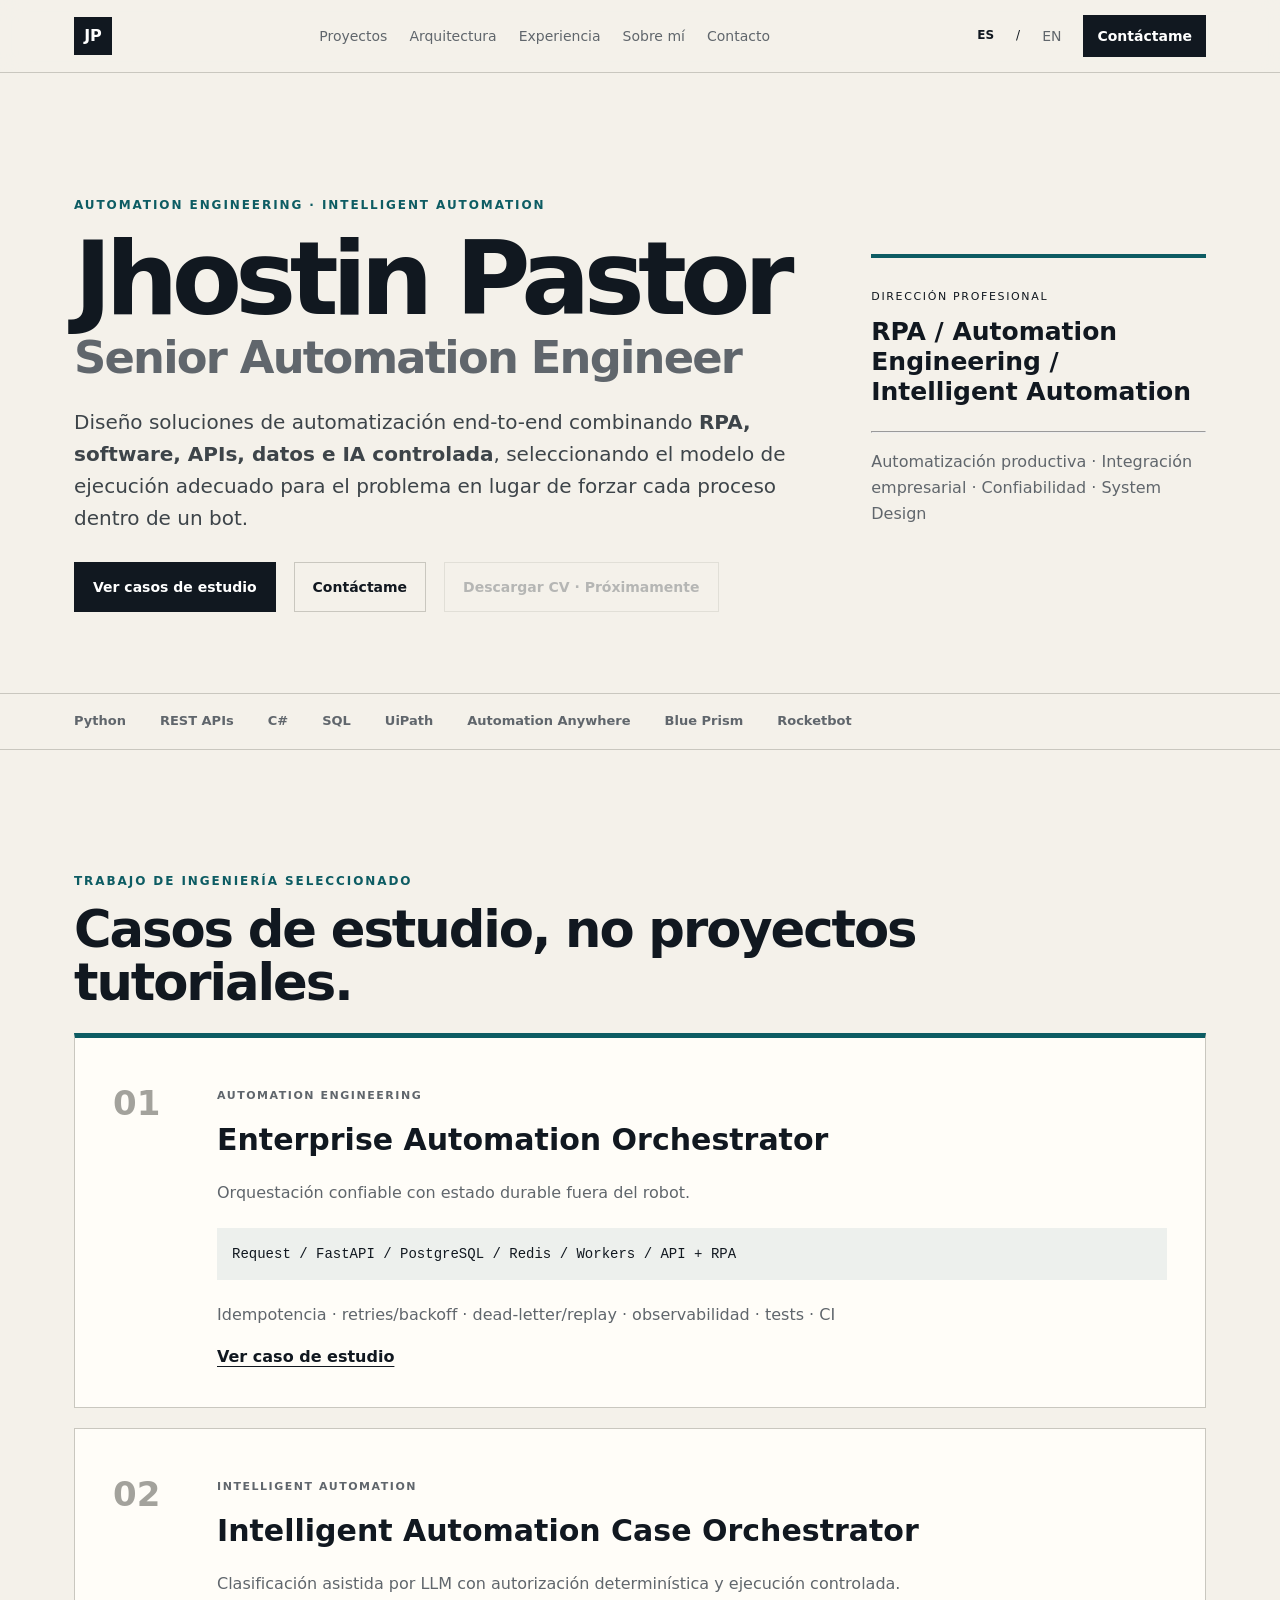
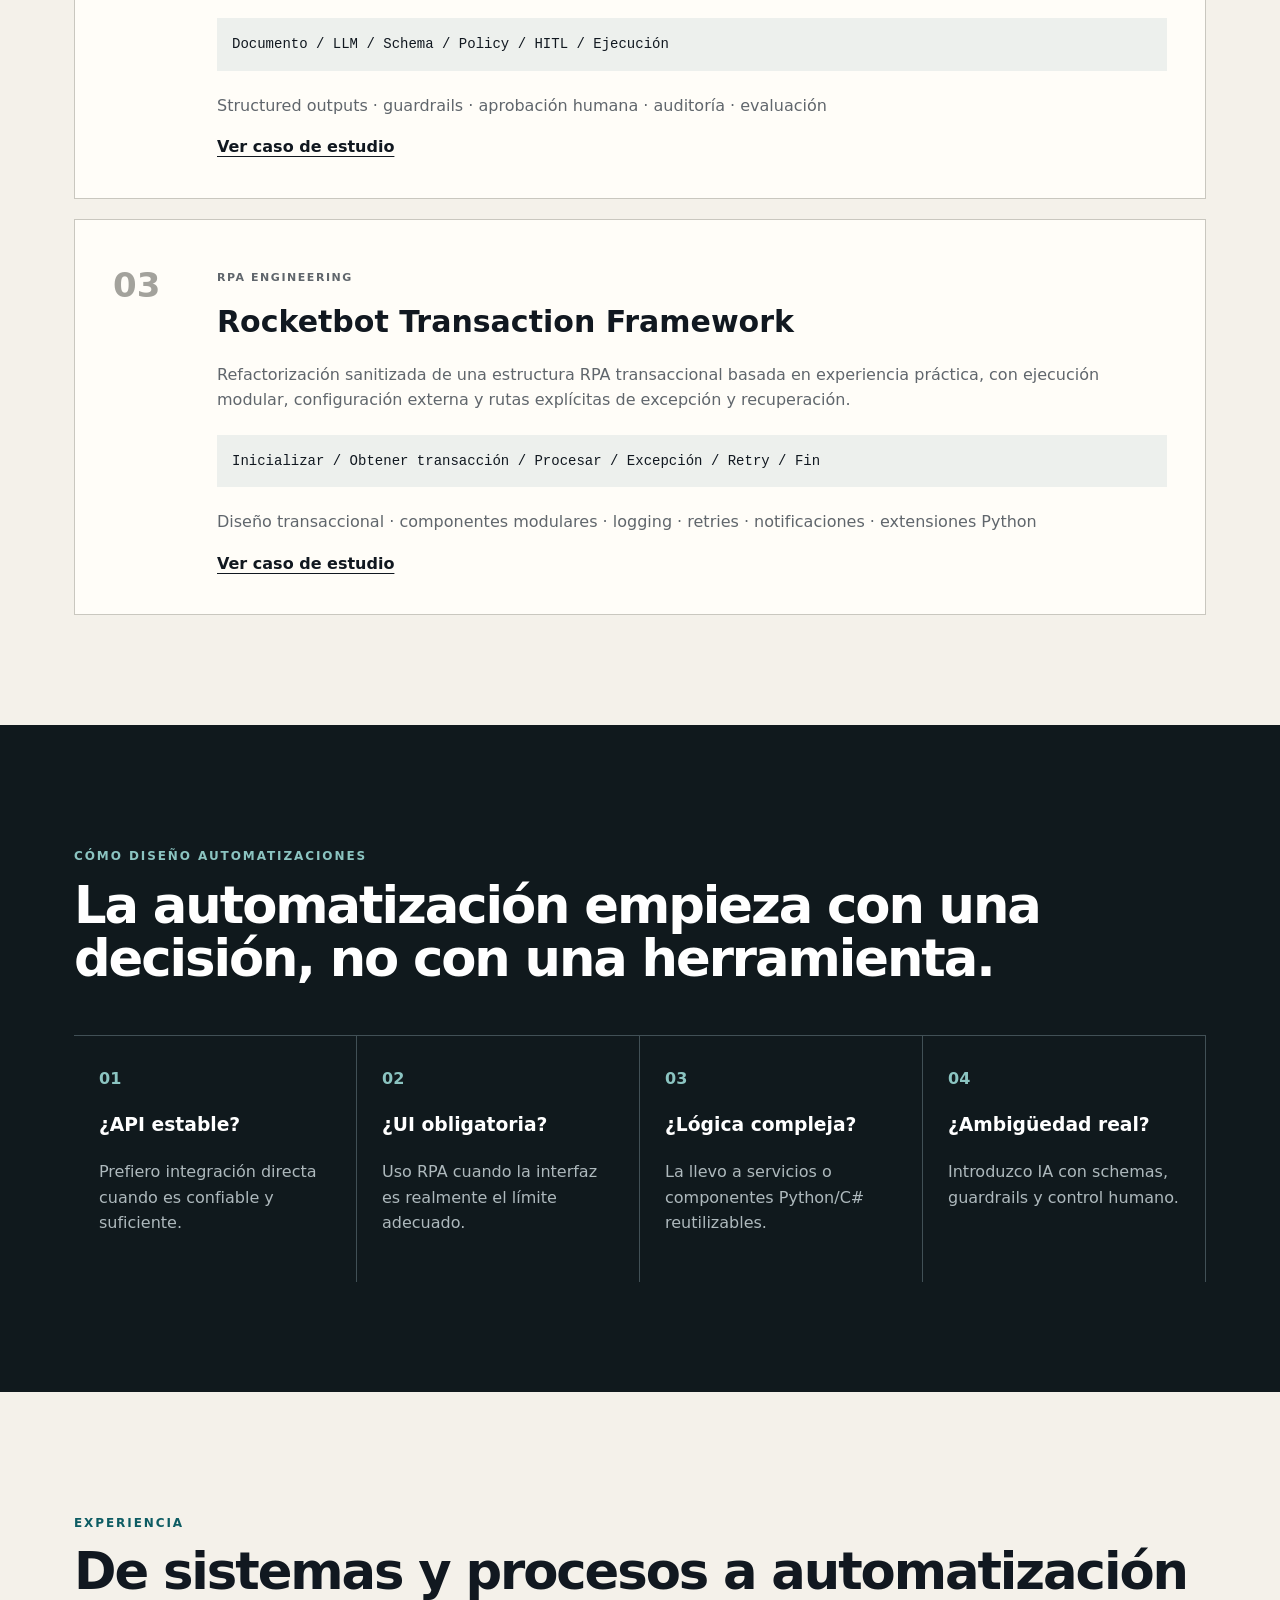
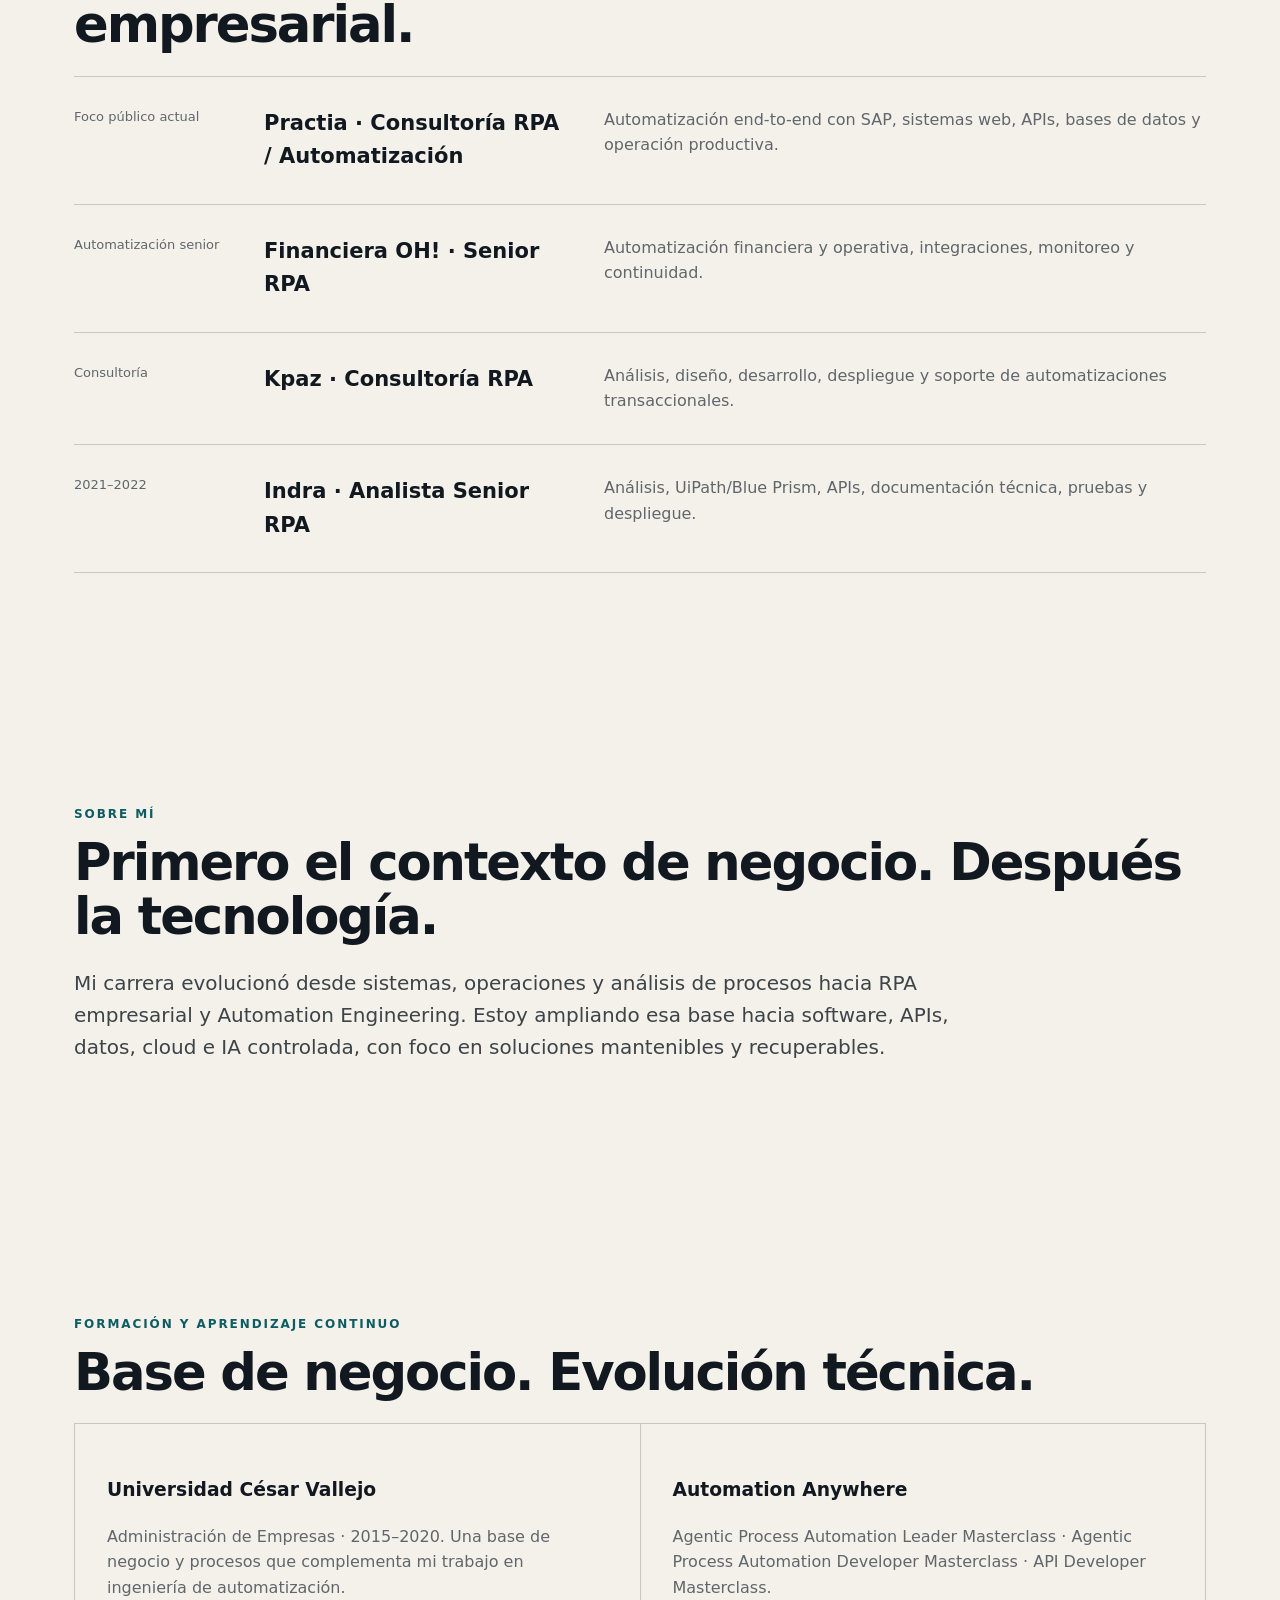
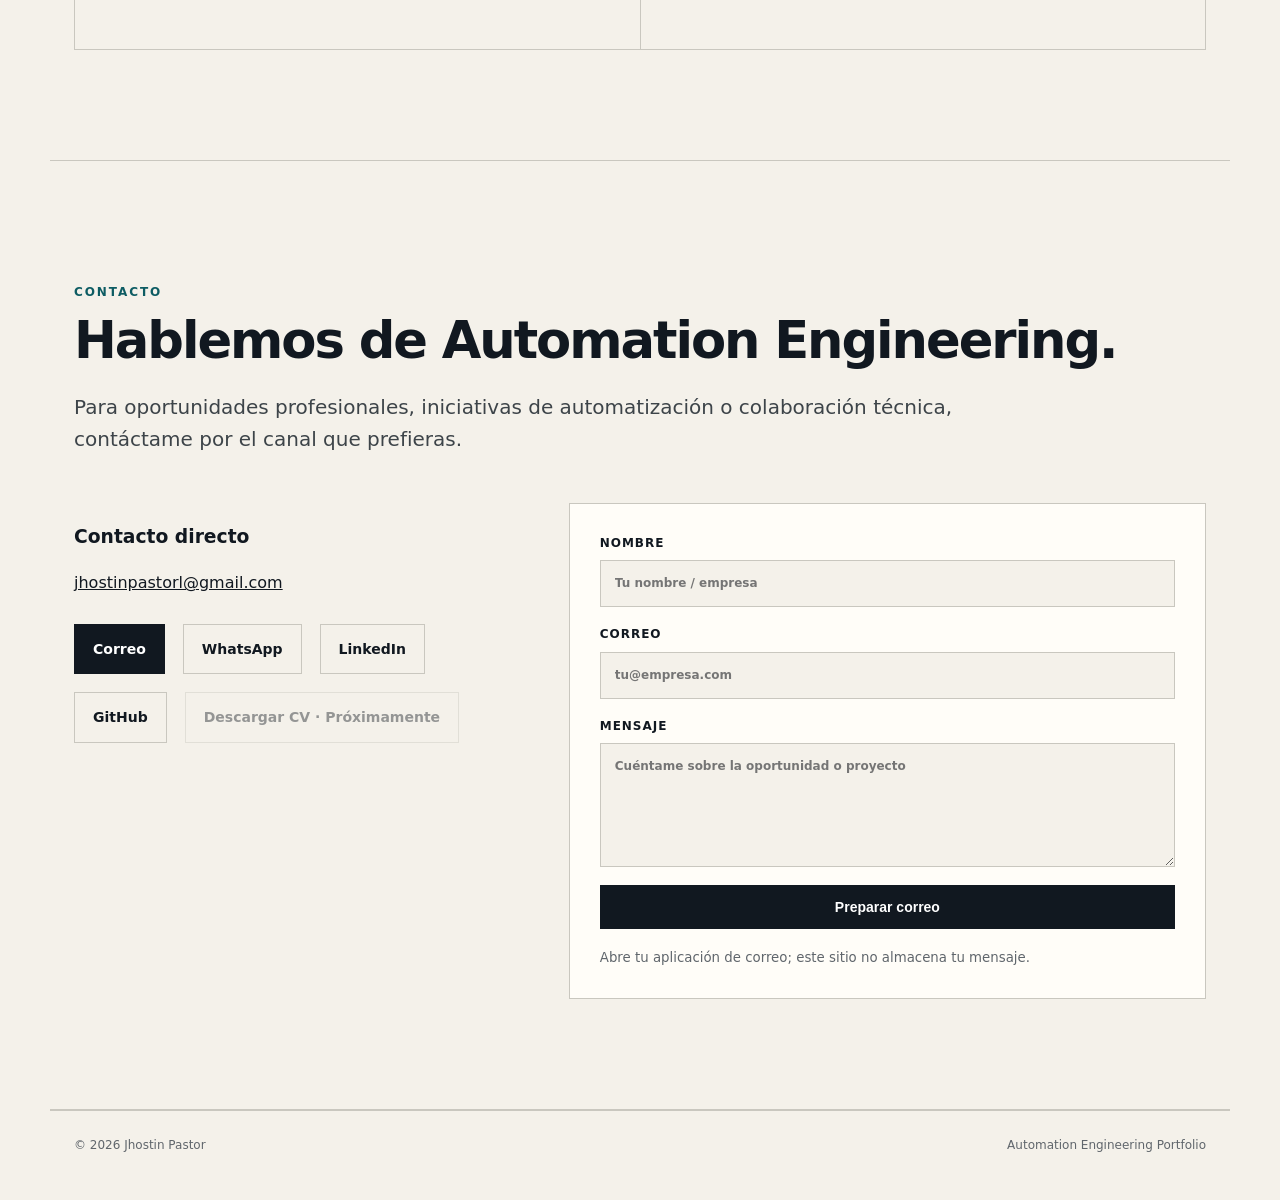
==== commit 2212981c: "Add WhatsApp contact to Spanish portfolio" ====
--- a/es/index.html
+++ b/es/index.html
@@ -1 +1 @@
-<!doctype html><html lang="es"><head><meta charset="utf-8"><meta name="viewport" content="width=device-width,initial-scale=1"><meta name="description" content="Jhostin Pastor — Senior Automation Engineer. RPA, Python, C#, APIs, datos y automatización inteligente."><meta name="robots" content="index,follow"><meta property="og:type" content="website"><meta property="og:title" content="Jhostin Pastor | Senior Automation Engineer"><meta property="og:description" content="Automation Engineering · RPA · Python · APIs · Intelligent Automation"><meta property="og:url" content="https://jhostinpastor.jhostinpastorl.workers.dev/es/"><meta name="twitter:card" content="summary"><link rel="canonical" href="https://jhostinpastor.jhostinpastorl.workers.dev/es/"><link rel="alternate" hreflang="es" href="https://jhostinpastor.jhostinpastorl.workers.dev/es/"><link rel="alternate" hreflang="en" href="https://jhostinpastor.jhostinpastorl.workers.dev/"><link rel="alternate" hreflang="x-default" href="https://jhostinpastor.jhostinpastorl.workers.dev/"><link rel="icon" href="../favicon.svg" type="image/svg+xml"><title>Jhostin Pastor | Senior Automation Engineer</title><link rel="stylesheet" href="../styles.css"></head><body><header><nav><a class="brand" href="#top">JP</a><div class="navlinks"><a href="#work">Proyectos</a><a href="#architecture">Arquitectura</a><a href="#experience">Experiencia</a><a href="#about">Sobre mí</a><a href="#contact">Contacto</a></div><div class="navtools"><b>ES</b><span>/</span><a class="lang" href="../">EN</a><a class="button small" href="#contact">Contáctame</a></div></nav></header><main id="top"><section class="hero"><div><p class="eyebrow">AUTOMATION ENGINEERING · INTELLIGENT AUTOMATION</p><h1>Jhostin Pastor</h1><h2>Senior Automation Engineer</h2><p class="lead">Diseño soluciones de automatización end-to-end combinando <strong>RPA, software, APIs, datos e IA controlada</strong>, seleccionando el modelo de ejecución adecuado para el problema en lugar de forzar cada proceso dentro de un bot.</p><div class="actions"><a class="button" href="#work">Ver casos de estudio</a><a class="ghost" href="#contact">Contáctame</a><span class="button disabled" aria-disabled="true" title="El CV se publicará después de la revisión final">Descargar CV · Próximamente</span></div></div><aside class="signal"><span>DIRECCIÓN PROFESIONAL</span><b>RPA / Automation Engineering / Intelligent Automation</b><hr><p>Automatización productiva · Integración empresarial · Confiabilidad · System Design</p></aside></section><section class="strip"><span>Python</span><span>REST APIs</span><span>C#</span><span>SQL</span><span>UiPath</span><span>Automation Anywhere</span><span>Blue Prism</span><span>Rocketbot</span></section><section id="work" class="section"><p class="eyebrow">TRABAJO DE INGENIERÍA SELECCIONADO</p><h2>Casos de estudio, no proyectos tutoriales.</h2><div class="projects"><article class="card featured"><div class="num">01</div><div><p class="tag">AUTOMATION ENGINEERING</p><h3>Enterprise Automation Orchestrator</h3><p>Orquestación confiable con estado durable fuera del robot.</p><div class="flow">Request / FastAPI / PostgreSQL / Redis / Workers / API + RPA</div><p>Idempotencia · retries/backoff · dead-letter/replay · observabilidad · tests · CI</p><a href="case-studies/enterprise-automation-orchestrator.html">Ver caso de estudio</a></div></article><article class="card"><div class="num">02</div><div><p class="tag">INTELLIGENT AUTOMATION</p><h3>Intelligent Automation Case Orchestrator</h3><p>Clasificación asistida por LLM con autorización determinística y ejecución controlada.</p><div class="flow">Documento / LLM / Schema / Policy / HITL / Ejecución</div><p>Structured outputs · guardrails · aprobación humana · auditoría · evaluación</p><a href="case-studies/intelligent-automation-case-orchestrator.html">Ver caso de estudio</a></div></article><article class="card"><div class="num">03</div><div><p class="tag">RPA ENGINEERING</p><h3>Rocketbot Transaction Framework</h3><p>Refactorización sanitizada de una estructura RPA transaccional basada en experiencia práctica, con ejecución modular, configuración externa y rutas explícitas de excepción y recuperación.</p><div class="flow">Inicializar / Obtener transacción / Procesar / Excepción / Retry / Fin</div><p>Diseño transaccional · componentes modulares · logging · retries · notificaciones · extensiones Python</p><a href="case-studies/rocketbot-transaction-framework.html">Ver caso de estudio</a></div></article></div></section><section id="architecture" class="section dark"><p class="eyebrow">CÓMO DISEÑO AUTOMATIZACIONES</p><h2>La automatización empieza con una decisión, no con una herramienta.</h2><div class="decision"><div><b>01</b><h3>¿API estable?</h3><p>Prefiero integración directa cuando es confiable y suficiente.</p></div><div><b>02</b><h3>¿UI obligatoria?</h3><p>Uso RPA cuando la interfaz es realmente el límite adecuado.</p></div><div><b>03</b><h3>¿Lógica compleja?</h3><p>La llevo a servicios o componentes Python/C# reutilizables.</p></div><div><b>04</b><h3>¿Ambigüedad real?</h3><p>Introduzco IA con schemas, guardrails y control humano.</p></div></div></section><section id="experience" class="section"><p class="eyebrow">EXPERIENCIA</p><h2>De sistemas y procesos a automatización empresarial.</h2><div class="timeline"><div><span>Foco público actual</span><h3>Practia · Consultoría RPA / Automatización</h3><p>Automatización end-to-end con SAP, sistemas web, APIs, bases de datos y operación productiva.</p></div><div><span>Automatización senior</span><h3>Financiera OH! · Senior RPA</h3><p>Automatización financiera y operativa, integraciones, monitoreo y continuidad.</p></div><div><span>Consultoría</span><h3>Kpaz · Consultoría RPA</h3><p>Análisis, diseño, desarrollo, despliegue y soporte de automatizaciones transaccionales.</p></div><div><span>2021–2022</span><h3>Indra · Analista Senior RPA</h3><p>Análisis, UiPath/Blue Prism, APIs, documentación técnica, pruebas y despliegue.</p></div></div></section><section id="about" class="section"><p class="eyebrow">SOBRE MÍ</p><h2>Primero el contexto de negocio. Después la tecnología.</h2><p class="lead compact">Mi carrera evolucionó desde sistemas, operaciones y análisis de procesos hacia RPA empresarial y Automation Engineering. Estoy ampliando esa base hacia software, APIs, datos, cloud e IA controlada, con foco en soluciones mantenibles y recuperables.</p></section><section class="section"><p class="eyebrow">FORMACIÓN Y APRENDIZAJE CONTINUO</p><h2>Base de negocio. Evolución técnica.</h2><div class="grid"><div><h3>Universidad César Vallejo</h3><p>Administración de Empresas · 2015–2020. Una base de negocio y procesos que complementa mi trabajo en ingeniería de automatización.</p></div><div><h3>Automation Anywhere</h3><p>Agentic Process Automation Leader Masterclass · Agentic Process Automation Developer Masterclass · API Developer Masterclass.</p></div></div></section><section id="contact" class="section contact"><p class="eyebrow">CONTACTO</p><h2>Hablemos de Automation Engineering.</h2><p class="lead compact">Para oportunidades profesionales, iniciativas de automatización o colaboración técnica, escríbeme directamente o contáctame por LinkedIn y GitHub.</p><div class="contactbox"><div><h3>Contacto directo</h3><p><a href="mailto:jhostinpastorl@gmail.com">jhostinpastorl@gmail.com</a></p><div class="actions"><a class="button" href="mailto:jhostinpastorl@gmail.com">Escríbeme</a><a class="ghost" href="https://www.linkedin.com/in/jhostin-jhonatan-pastor-lliuya">LinkedIn</a><a class="ghost" href="https://github.com/jhostinpastorl-blip">GitHub</a><span class="ghost disabled" aria-disabled="true">Descargar CV · Próximamente</span></div></div><form class="contactform" action="mailto:jhostinpastorl@gmail.com" method="get"><label>Nombre<input name="subject" required placeholder="Tu nombre / empresa"></label><label>Correo<input type="email" name="email" required placeholder="tu@empresa.com"></label><label>Mensaje<textarea name="body" required rows="5" placeholder="Cuéntame sobre la oportunidad o proyecto"></textarea></label><button class="button" type="submit">Preparar correo</button><small>Abre tu aplicación de correo; este sitio no almacena tu mensaje.</small></form></div></section></main><footer><span>© 2026 Jhostin Pastor</span><span>Automation Engineering Portfolio</span></footer></body></html>+<!doctype html><html lang="es"><head><meta charset="utf-8"><meta name="viewport" content="width=device-width,initial-scale=1"><meta name="description" content="Jhostin Pastor — Senior Automation Engineer. RPA, Python, C#, APIs, datos y automatización inteligente."><meta name="robots" content="index,follow"><meta property="og:type" content="website"><meta property="og:title" content="Jhostin Pastor | Senior Automation Engineer"><meta property="og:url" content="https://jhostinpastor.jhostinpastorl.workers.dev/es/"><link rel="canonical" href="https://jhostinpastor.jhostinpastorl.workers.dev/es/"><link rel="alternate" hreflang="es" href="https://jhostinpastor.jhostinpastorl.workers.dev/es/"><link rel="alternate" hreflang="en" href="https://jhostinpastor.jhostinpastorl.workers.dev/"><link rel="icon" href="../favicon.svg"><title>Jhostin Pastor | Senior Automation Engineer</title><link rel="stylesheet" href="../styles.css"></head><body><header><nav><a class="brand" href="#top">JP</a><div class="navlinks"><a href="#work">Proyectos</a><a href="#architecture">Arquitectura</a><a href="#experience">Experiencia</a><a href="#about">Sobre mí</a><a href="#contact">Contacto</a></div><div class="navtools"><b>ES</b><span>/</span><a class="lang" href="../">EN</a><a class="button small" href="#contact">Contáctame</a></div></nav></header><main id="top"><section class="hero"><div><p class="eyebrow">AUTOMATION ENGINEERING · INTELLIGENT AUTOMATION</p><h1>Jhostin Pastor</h1><h2>Senior Automation Engineer</h2><p class="lead">Diseño soluciones de automatización end-to-end combinando <strong>RPA, software, APIs, datos e IA controlada</strong>, seleccionando el modelo de ejecución adecuado para el problema en lugar de forzar cada proceso dentro de un bot.</p><div class="actions"><a class="button" href="#work">Ver casos de estudio</a><a class="ghost" href="#contact">Contáctame</a><span class="button disabled">Descargar CV · Próximamente</span></div></div><aside class="signal"><span>DIRECCIÓN PROFESIONAL</span><b>RPA / Automation Engineering / Intelligent Automation</b><hr><p>Automatización productiva · Integración empresarial · Confiabilidad · System Design</p></aside></section><section class="strip"><span>Python</span><span>REST APIs</span><span>C#</span><span>SQL</span><span>UiPath</span><span>Automation Anywhere</span><span>Blue Prism</span><span>Rocketbot</span></section><section id="work" class="section"><p class="eyebrow">TRABAJO DE INGENIERÍA SELECCIONADO</p><h2>Casos de estudio, no proyectos tutoriales.</h2><div class="projects"><article class="card featured"><div class="num">01</div><div><p class="tag">AUTOMATION ENGINEERING</p><h3>Enterprise Automation Orchestrator</h3><p>Orquestación confiable con estado durable fuera del robot.</p><div class="flow">Request / FastAPI / PostgreSQL / Redis / Workers / API + RPA</div><p>Idempotencia · retries/backoff · dead-letter/replay · observabilidad · tests · CI</p><a href="case-studies/enterprise-automation-orchestrator.html">Ver caso de estudio</a></div></article><article class="card"><div class="num">02</div><div><p class="tag">INTELLIGENT AUTOMATION</p><h3>Intelligent Automation Case Orchestrator</h3><p>Clasificación asistida por LLM con autorización determinística y ejecución controlada.</p><div class="flow">Documento / LLM / Schema / Policy / HITL / Ejecución</div><p>Structured outputs · guardrails · aprobación humana · auditoría · evaluación</p><a href="case-studies/intelligent-automation-case-orchestrator.html">Ver caso de estudio</a></div></article><article class="card"><div class="num">03</div><div><p class="tag">RPA ENGINEERING</p><h3>Rocketbot Transaction Framework</h3><p>Refactorización sanitizada de una estructura RPA transaccional basada en experiencia práctica, con ejecución modular, configuración externa y rutas explícitas de excepción y recuperación.</p><div class="flow">Inicializar / Obtener transacción / Procesar / Excepción / Retry / Fin</div><p>Diseño transaccional · componentes modulares · logging · retries · notificaciones · extensiones Python</p><a href="case-studies/rocketbot-transaction-framework.html">Ver caso de estudio</a></div></article></div></section><section id="architecture" class="section dark"><p class="eyebrow">CÓMO DISEÑO AUTOMATIZACIONES</p><h2>La automatización empieza con una decisión, no con una herramienta.</h2><div class="decision"><div><b>01</b><h3>¿API estable?</h3><p>Prefiero integración directa cuando es confiable y suficiente.</p></div><div><b>02</b><h3>¿UI obligatoria?</h3><p>Uso RPA cuando la interfaz es realmente el límite adecuado.</p></div><div><b>03</b><h3>¿Lógica compleja?</h3><p>La llevo a servicios o componentes Python/C# reutilizables.</p></div><div><b>04</b><h3>¿Ambigüedad real?</h3><p>Introduzco IA con schemas, guardrails y control humano.</p></div></div></section><section id="experience" class="section"><p class="eyebrow">EXPERIENCIA</p><h2>De sistemas y procesos a automatización empresarial.</h2><div class="timeline"><div><span>Foco público actual</span><h3>Practia · Consultoría RPA / Automatización</h3><p>Automatización end-to-end con SAP, sistemas web, APIs, bases de datos y operación productiva.</p></div><div><span>Automatización senior</span><h3>Financiera OH! · Senior RPA</h3><p>Automatización financiera y operativa, integraciones, monitoreo y continuidad.</p></div><div><span>Consultoría</span><h3>Kpaz · Consultoría RPA</h3><p>Análisis, diseño, desarrollo, despliegue y soporte de automatizaciones transaccionales.</p></div><div><span>2021–2022</span><h3>Indra · Analista Senior RPA</h3><p>Análisis, UiPath/Blue Prism, APIs, documentación técnica, pruebas y despliegue.</p></div></div></section><section id="about" class="section"><p class="eyebrow">SOBRE MÍ</p><h2>Primero el contexto de negocio. Después la tecnología.</h2><p class="lead compact">Mi carrera evolucionó desde sistemas, operaciones y análisis de procesos hacia RPA empresarial y Automation Engineering. Estoy ampliando esa base hacia software, APIs, datos, cloud e IA controlada, con foco en soluciones mantenibles y recuperables.</p></section><section class="section"><p class="eyebrow">FORMACIÓN Y APRENDIZAJE CONTINUO</p><h2>Base de negocio. Evolución técnica.</h2><div class="grid"><div><h3>Universidad César Vallejo</h3><p>Administración de Empresas · 2015–2020. Una base de negocio y procesos que complementa mi trabajo en ingeniería de automatización.</p></div><div><h3>Automation Anywhere</h3><p>Agentic Process Automation Leader Masterclass · Agentic Process Automation Developer Masterclass · API Developer Masterclass.</p></div></div></section><section id="contact" class="section contact"><p class="eyebrow">CONTACTO</p><h2>Hablemos de Automation Engineering.</h2><p class="lead compact">Para oportunidades profesionales, iniciativas de automatización o colaboración técnica, contáctame por el canal que prefieras.</p><div class="contactbox"><div><h3>Contacto directo</h3><p><a href="mailto:jhostinpastorl@gmail.com">jhostinpastorl@gmail.com</a></p><div class="actions"><a class="button" href="mailto:jhostinpastorl@gmail.com">Correo</a><a class="ghost" href="https://wa.me/51994290494?text=Hola%20Jhostin%2C%20vi%20tu%20portafolio%20de%20Automation%20Engineering%20y%20quisiera%20conversar%20sobre%20una%20oportunidad%20profesional.">WhatsApp</a><a class="ghost" href="https://www.linkedin.com/in/jhostin-jhonatan-pastor-lliuya">LinkedIn</a><a class="ghost" href="https://github.com/jhostinpastorl-blip">GitHub</a><span class="ghost disabled">Descargar CV · Próximamente</span></div></div><form class="contactform" action="mailto:jhostinpastorl@gmail.com" method="get"><label>Nombre<input name="subject" required placeholder="Tu nombre / empresa"></label><label>Correo<input type="email" name="email" required placeholder="tu@empresa.com"></label><label>Mensaje<textarea name="body" required rows="5" placeholder="Cuéntame sobre la oportunidad o proyecto"></textarea></label><button class="button" type="submit">Preparar correo</button><small>Abre tu aplicación de correo; este sitio no almacena tu mensaje.</small></form></div></section></main><footer><span>© 2026 Jhostin Pastor</span><span>Automation Engineering Portfolio</span></footer></body></html>
--- a/styles.css
+++ b/styles.css
@@ -1 +1 @@
-:root{--bg:#f4f1ea;--ink:#111820;--muted:#60666c;--line:#c9c7bf;--panel:#fffdf8;--accent:#0d5c63;--dark:#10191d}*{box-sizing:border-box}html{scroll-behavior:smooth}body{margin:0;background:var(--bg);color:var(--ink);font-family:Inter,ui-sans-serif,system-ui,-apple-system,BlinkMacSystemFont,"Segoe UI",sans-serif;line-height:1.6}a{color:inherit}header{position:sticky;top:0;z-index:10;background:rgba(244,241,234,.92);backdrop-filter:blur(12px);border-bottom:1px solid var(--line)}nav{max-width:1180px;margin:auto;height:72px;display:flex;align-items:center;justify-content:space-between;padding:0 24px}.brand{display:grid;place-items:center;width:38px;height:38px;background:var(--ink);color:white;text-decoration:none;font-weight:800}.navlinks,.navtools{display:flex;align-items:center;gap:22px}.navlinks a,.lang{text-decoration:none;font-size:14px;color:var(--muted)}.navtools>span,.navtools>b{font-size:12px}main{overflow:hidden}.hero,.casehero{max-width:1180px;margin:auto;padding:100px 24px 70px}.hero{min-height:620px;display:grid;grid-template-columns:1.5fr .7fr;gap:80px;align-items:center}.casehero{padding-top:120px;padding-bottom:90px}.casehero h1{max-width:1000px;font-size:clamp(52px,7vw,92px)}.eyebrow{font-size:12px;letter-spacing:.16em;font-weight:800;color:var(--accent)}h1{font-size:clamp(56px,8vw,104px);line-height:.9;letter-spacing:-.065em;margin:18px 0 10px}h2{font-size:clamp(32px,4vw,54px);line-height:1.04;letter-spacing:-.04em;margin:8px 0 24px}.hero h2{color:var(--muted);font-size:clamp(28px,3.5vw,46px)}.lead{max-width:760px;font-size:20px;color:#3d4449}.lead.compact{max-width:900px}.actions{display:flex;gap:18px;align-items:center;flex-wrap:wrap;margin-top:28px}.button,.ghost{display:inline-block;padding:13px 18px;text-decoration:none;font-weight:750;font-size:14px}.button{background:var(--ink);color:white;border:1px solid var(--ink);cursor:pointer}.button.small{padding:9px 13px}.ghost{border:1px solid var(--line)}.signal{border-top:4px solid var(--accent);padding-top:24px}.signal span{font-size:11px;letter-spacing:.15em}.signal b{display:block;font-size:25px;line-height:1.2;margin:10px 0 24px}.signal p,.card p,.card li,.timeline p,.grid p{color:var(--muted)}.strip{border-block:1px solid var(--line);display:flex;gap:34px;white-space:nowrap;overflow:hidden;padding:17px max(24px,calc((100vw - 1132px)/2));font-size:13px;font-weight:700;color:var(--muted)}.section{max-width:1180px;margin:auto;padding:110px 24px}.projects{display:grid;gap:20px}.card{background:var(--panel);border:1px solid var(--line);padding:38px;display:grid;grid-template-columns:80px 1fr;gap:24px}.card.featured{border-top:5px solid var(--accent)}.num{font-size:34px;font-weight:900;color:#a3a29c}.tag{font-size:11px;letter-spacing:.14em;font-weight:800;color:var(--accent)}.card h3{font-size:30px;margin:4px 0 12px}.flow{font-family:ui-monospace,SFMono-Regular,Menlo,monospace;background:#edf0ed;padding:15px;margin:22px 0;font-size:14px}.flow.big{margin-top:45px;padding:22px;font-size:clamp(13px,2vw,18px);border-left:4px solid var(--accent)}.card a{font-weight:800;text-underline-offset:4px}.dark{max-width:none;background:var(--dark);color:white;padding-left:max(24px,calc((100vw - 1132px)/2));padding-right:max(24px,calc((100vw - 1132px)/2))}.dark .eyebrow{color:#8bc4c1}.architecture-diagram{display:grid;grid-template-columns:repeat(5,1fr);margin:48px 0;border:1px solid #415056}.architecture-diagram>div{padding:24px 18px;min-height:125px;border-right:1px solid #415056;display:flex;flex-direction:column;justify-content:space-between}.architecture-diagram>div:last-child{border-right:0}.architecture-diagram b{font-size:11px;color:#8bc4c1}.architecture-diagram span{font-size:18px;font-weight:800}.architecture-diagram small{color:#aeb9bd}.decision{display:grid;grid-template-columns:repeat(4,1fr);border-top:1px solid #415056;margin-top:50px}.decision>div{padding:30px 25px;border-right:1px solid #415056}.decision b{color:#8bc4c1}.decision p{color:#aeb9bd}.timeline{border-top:1px solid var(--line)}.timeline>div{display:grid;grid-template-columns:160px 310px 1fr;gap:30px;padding:30px 0;border-bottom:1px solid var(--line)}.timeline span{font-size:13px;color:var(--muted)}.timeline h3{margin:0;font-size:21px}.timeline p{margin:0}.grid{display:grid;grid-template-columns:1fr 1fr;border-top:1px solid var(--line);border-left:1px solid var(--line)}.grid>div{padding:32px;border-right:1px solid var(--line);border-bottom:1px solid var(--line)}.casegrid,.contactbox{display:grid;grid-template-columns:1fr 1fr;gap:70px}.casegrid article p:last-child{color:var(--muted);font-size:18px}.contact{border-block:1px solid var(--line)}.contactbox{grid-template-columns:.8fr 1.2fr;margin-top:48px}.contactform{display:grid;gap:18px;background:var(--panel);border:1px solid var(--line);padding:30px}.contactform label{display:grid;gap:7px;font-size:12px;font-weight:800;letter-spacing:.08em;text-transform:uppercase}.contactform input,.contactform textarea{width:100%;border:1px solid var(--line);background:var(--bg);padding:13px 14px;font:inherit}.contactform small{color:var(--muted)}.cta{max-width:1180px;margin:0 auto 80px;padding:70px 24px;border-top:5px solid var(--accent)}footer{border-top:1px solid var(--line);max-width:1180px;margin:auto;padding:25px 24px 45px;display:flex;justify-content:space-between;color:var(--muted);font-size:12px}@media(max-width:900px){.navlinks{display:none}.navtools{gap:10px}.navtools .button{display:none}.hero{grid-template-columns:1fr;gap:40px;padding-top:70px}.card,.timeline>div,.grid,.casegrid,.contactbox{grid-template-columns:1fr}.architecture-diagram{grid-template-columns:1fr}.architecture-diagram>div{min-height:auto;border-right:0;border-bottom:1px solid #415056;gap:8px}.architecture-diagram>div:last-child{border-bottom:0}.decision{grid-template-columns:1fr}.decision>div{border-right:0;border-bottom:1px solid #415056}footer{gap:20px;flex-direction:column}}+:root{--bg:#f4f1ea;--ink:#111820;--muted:#60666c;--line:#c9c7bf;--panel:#fffdf8;--accent:#0d5c63;--dark:#10191d}*{box-sizing:border-box}html{scroll-behavior:smooth}body{margin:0;background:var(--bg);color:var(--ink);font-family:Inter,ui-sans-serif,system-ui,-apple-system,BlinkMacSystemFont,"Segoe UI",sans-serif;line-height:1.6}a{color:inherit}header{position:sticky;top:0;z-index:10;background:rgba(244,241,234,.92);backdrop-filter:blur(12px);border-bottom:1px solid var(--line)}nav{max-width:1180px;margin:auto;height:72px;display:flex;align-items:center;justify-content:space-between;padding:0 24px}.brand{display:grid;place-items:center;width:38px;height:38px;background:var(--ink);color:white;text-decoration:none;font-weight:800}.navlinks,.navtools{display:flex;align-items:center;gap:22px}.navlinks a,.lang{text-decoration:none;font-size:14px;color:var(--muted)}.navtools>span,.navtools>b{font-size:12px}main{overflow:hidden}.hero,.casehero{max-width:1180px;margin:auto;padding:100px 24px 70px}.hero{min-height:620px;display:grid;grid-template-columns:1.5fr .7fr;gap:80px;align-items:center}.casehero{padding-top:120px;padding-bottom:90px}.casehero h1{max-width:1000px;font-size:clamp(52px,7vw,92px)}.eyebrow{font-size:12px;letter-spacing:.16em;font-weight:800;color:var(--accent)}h1{font-size:clamp(56px,8vw,104px);line-height:.9;letter-spacing:-.065em;margin:18px 0 10px}h2{font-size:clamp(32px,4vw,54px);line-height:1.04;letter-spacing:-.04em;margin:8px 0 24px}.hero h2{color:var(--muted);font-size:clamp(28px,3.5vw,46px)}.lead{max-width:760px;font-size:20px;color:#3d4449}.lead.compact{max-width:900px}.actions{display:flex;gap:18px;align-items:center;flex-wrap:wrap;margin-top:28px}.button,.ghost{display:inline-block;padding:13px 18px;text-decoration:none;font-weight:750;font-size:14px}.button{background:var(--ink);color:white;border:1px solid var(--ink);cursor:pointer}.button.small{padding:9px 13px}.ghost{border:1px solid var(--line)}.disabled{opacity:.42;cursor:not-allowed;user-select:none}.button.disabled{background:transparent;color:var(--muted);border-color:var(--line)}.signal{border-top:4px solid var(--accent);padding-top:24px}.signal span{font-size:11px;letter-spacing:.15em}.signal b{display:block;font-size:25px;line-height:1.2;margin:10px 0 24px}.signal p,.card p,.card li,.timeline p,.grid p{color:var(--muted)}.strip{border-block:1px solid var(--line);display:flex;gap:34px;white-space:nowrap;overflow:hidden;padding:17px max(24px,calc((100vw - 1132px)/2));font-size:13px;font-weight:700;color:var(--muted)}.section{max-width:1180px;margin:auto;padding:110px 24px}.projects{display:grid;gap:20px}.card{background:var(--panel);border:1px solid var(--line);padding:38px;display:grid;grid-template-columns:80px 1fr;gap:24px}.card.featured{border-top:5px solid var(--accent)}.num{font-size:34px;font-weight:900;color:#a3a29c}.tag{font-size:11px;letter-spacing:.14em;font-weight:800;color:var(--accent)}.card h3{font-size:30px;margin:4px 0 12px}.flow{font-family:ui-monospace,SFMono-Regular,Menlo,monospace;background:#edf0ed;padding:15px;margin:22px 0;font-size:14px}.flow.big{margin-top:45px;padding:22px;font-size:clamp(13px,2vw,18px);border-left:4px solid var(--accent)}.card a{font-weight:800;text-underline-offset:4px}.dark{max-width:none;background:var(--dark);color:white;padding-left:max(24px,calc((100vw - 1132px)/2));padding-right:max(24px,calc((100vw - 1132px)/2))}.dark .eyebrow{color:#8bc4c1}.architecture-diagram{display:grid;grid-template-columns:repeat(5,1fr);margin:48px 0;border:1px solid #415056}.architecture-diagram>div{padding:24px 18px;min-height:125px;border-right:1px solid #415056;display:flex;flex-direction:column;justify-content:space-between}.architecture-diagram>div:last-child{border-right:0}.architecture-diagram b{font-size:11px;color:#8bc4c1}.architecture-diagram span{font-size:18px;font-weight:800}.architecture-diagram small{color:#aeb9bd}.decision{display:grid;grid-template-columns:repeat(4,1fr);border-top:1px solid #415056;margin-top:50px}.decision>div{padding:30px 25px;border-right:1px solid #415056}.decision b{color:#8bc4c1}.decision p{color:#aeb9bd}.timeline{border-top:1px solid var(--line)}.timeline>div{display:grid;grid-template-columns:160px 310px 1fr;gap:30px;padding:30px 0;border-bottom:1px solid var(--line)}.timeline span{font-size:13px;color:var(--muted)}.timeline h3{margin:0;font-size:21px}.timeline p{margin:0}.grid{display:grid;grid-template-columns:1fr 1fr;border-top:1px solid var(--line);border-left:1px solid var(--line)}.grid>div{padding:32px;border-right:1px solid var(--line);border-bottom:1px solid var(--line)}.casegrid,.contactbox{display:grid;grid-template-columns:1fr 1fr;gap:70px}.casegrid article p:last-child{color:var(--muted);font-size:18px}.contact{border-block:1px solid var(--line)}.contactbox{grid-template-columns:.8fr 1.2fr;margin-top:48px}.contactform{display:grid;gap:18px;background:var(--panel);border:1px solid var(--line);padding:30px}.contactform label{display:grid;gap:7px;font-size:12px;font-weight:800;letter-spacing:.08em;text-transform:uppercase}.contactform input,.contactform textarea{width:100%;border:1px solid var(--line);background:var(--bg);padding:13px 14px;font:inherit}.contactform small{color:var(--muted)}.cta{max-width:1180px;margin:0 auto 80px;padding:70px 24px;border-top:5px solid var(--accent)}footer{border-top:1px solid var(--line);max-width:1180px;margin:auto;padding:25px 24px 45px;display:flex;justify-content:space-between;color:var(--muted);font-size:12px}@media(max-width:900px){.navlinks{display:none}.navtools{gap:10px}.navtools .button{display:none}.hero{grid-template-columns:1fr;gap:40px;padding-top:70px}.card,.timeline>div,.grid,.casegrid,.contactbox{grid-template-columns:1fr}.architecture-diagram{grid-template-columns:1fr}.architecture-diagram>div{min-height:auto;border-right:0;border-bottom:1px solid #415056;gap:8px}.architecture-diagram>div:last-child{border-bottom:0}.decision{grid-template-columns:1fr}.decision>div{border-right:0;border-bottom:1px solid #415056}footer{gap:20px;flex-direction:column}}
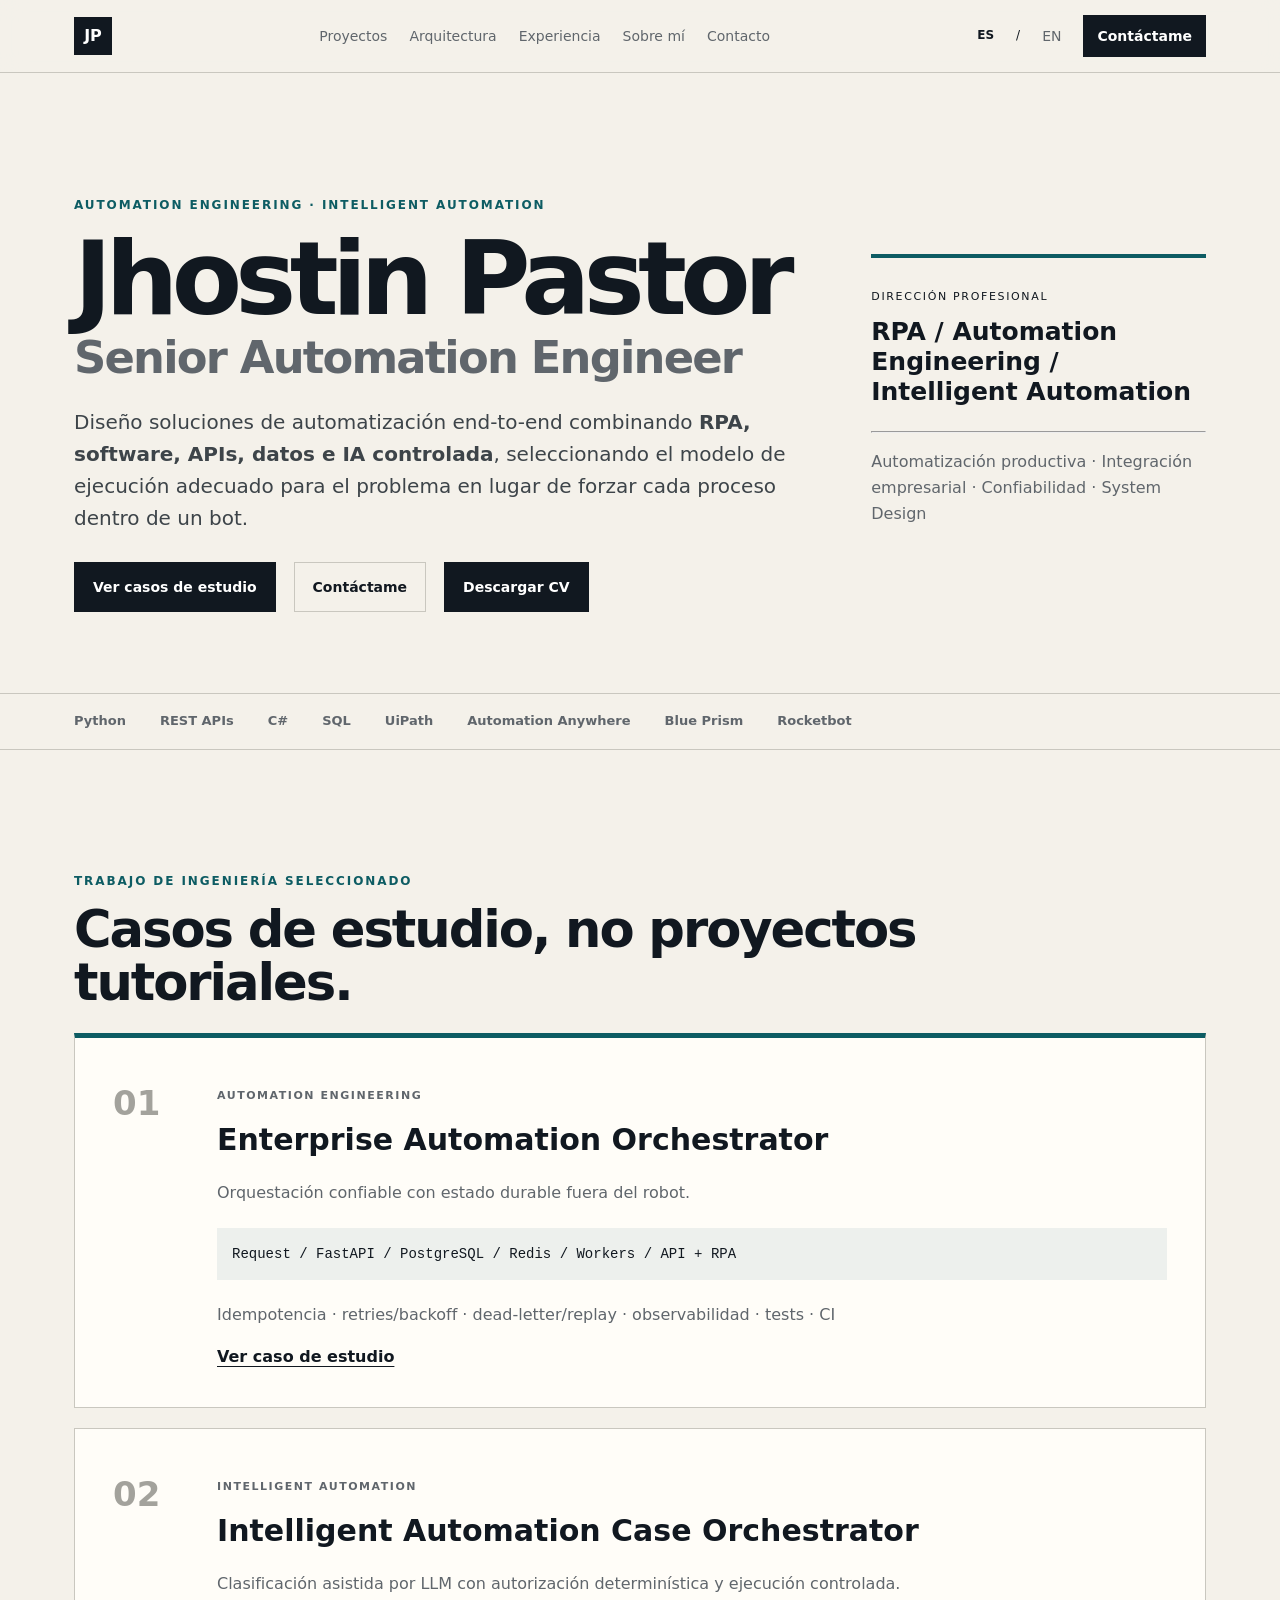
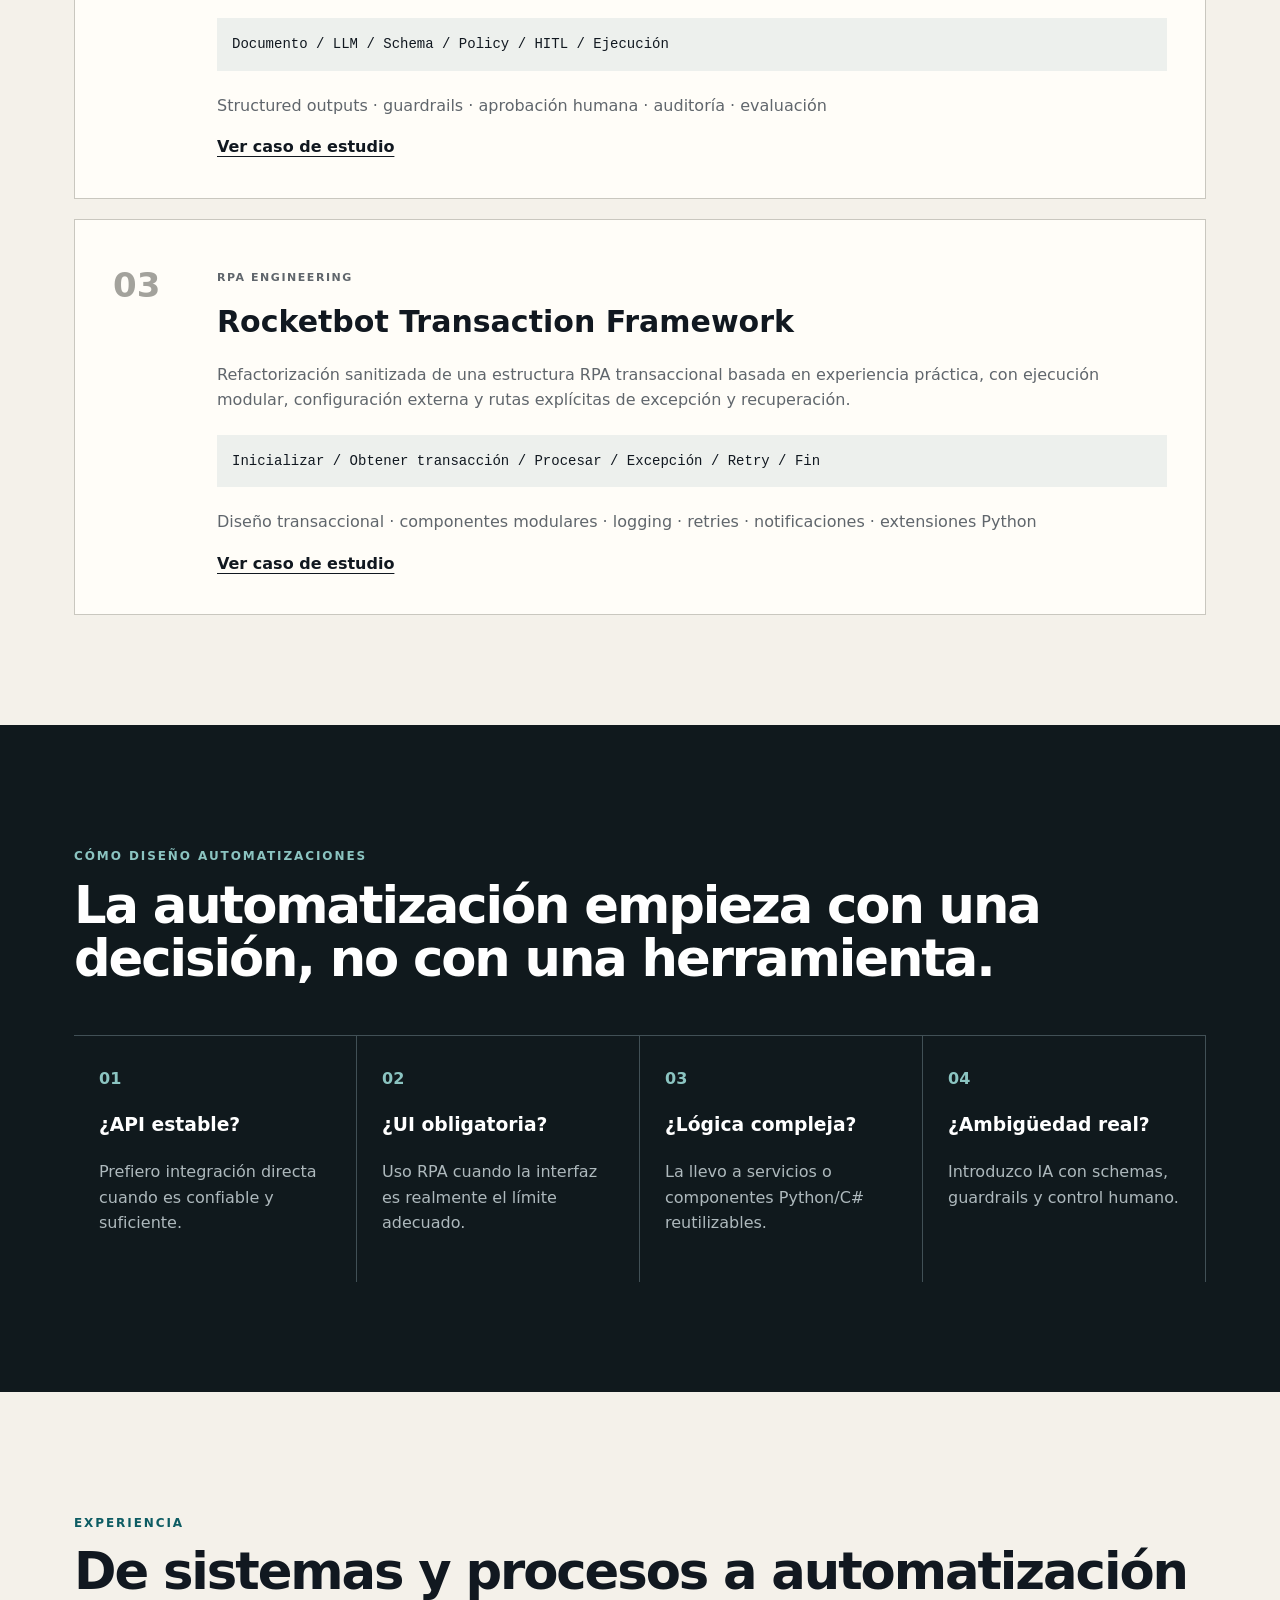
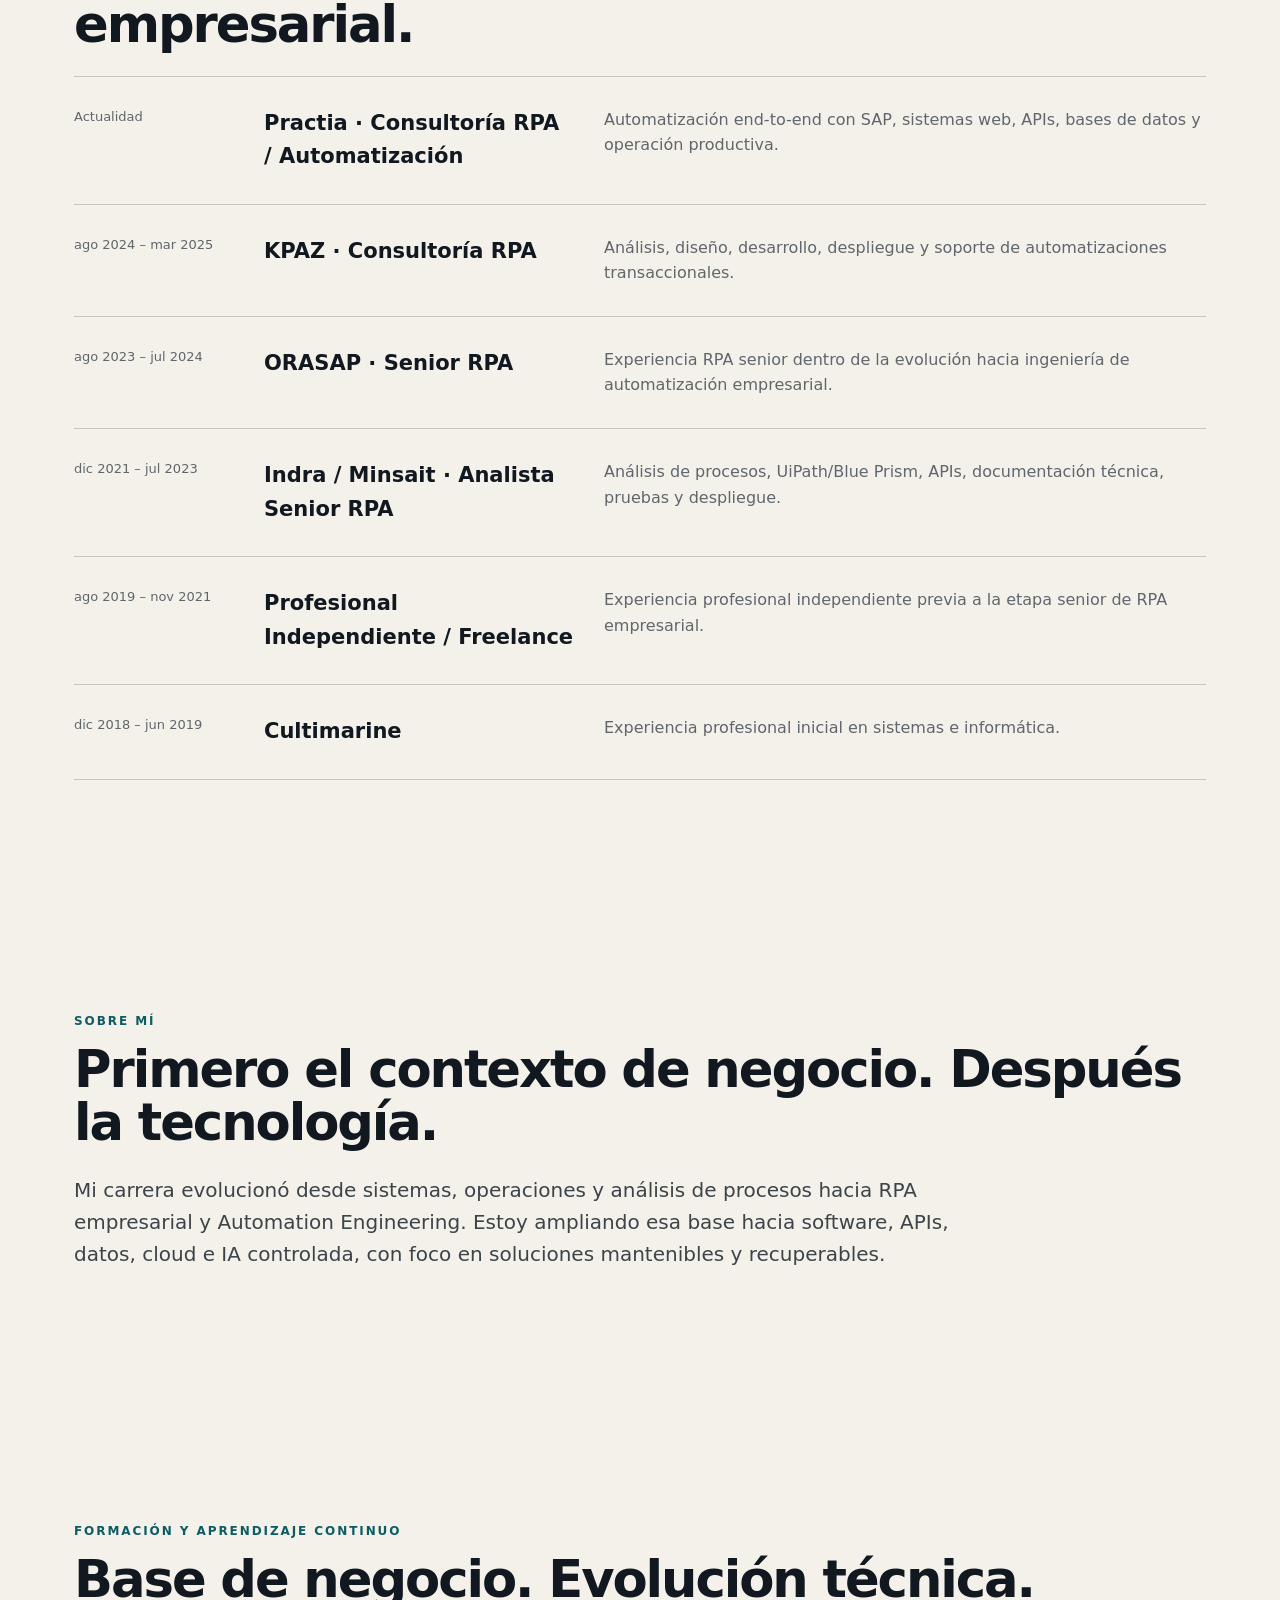
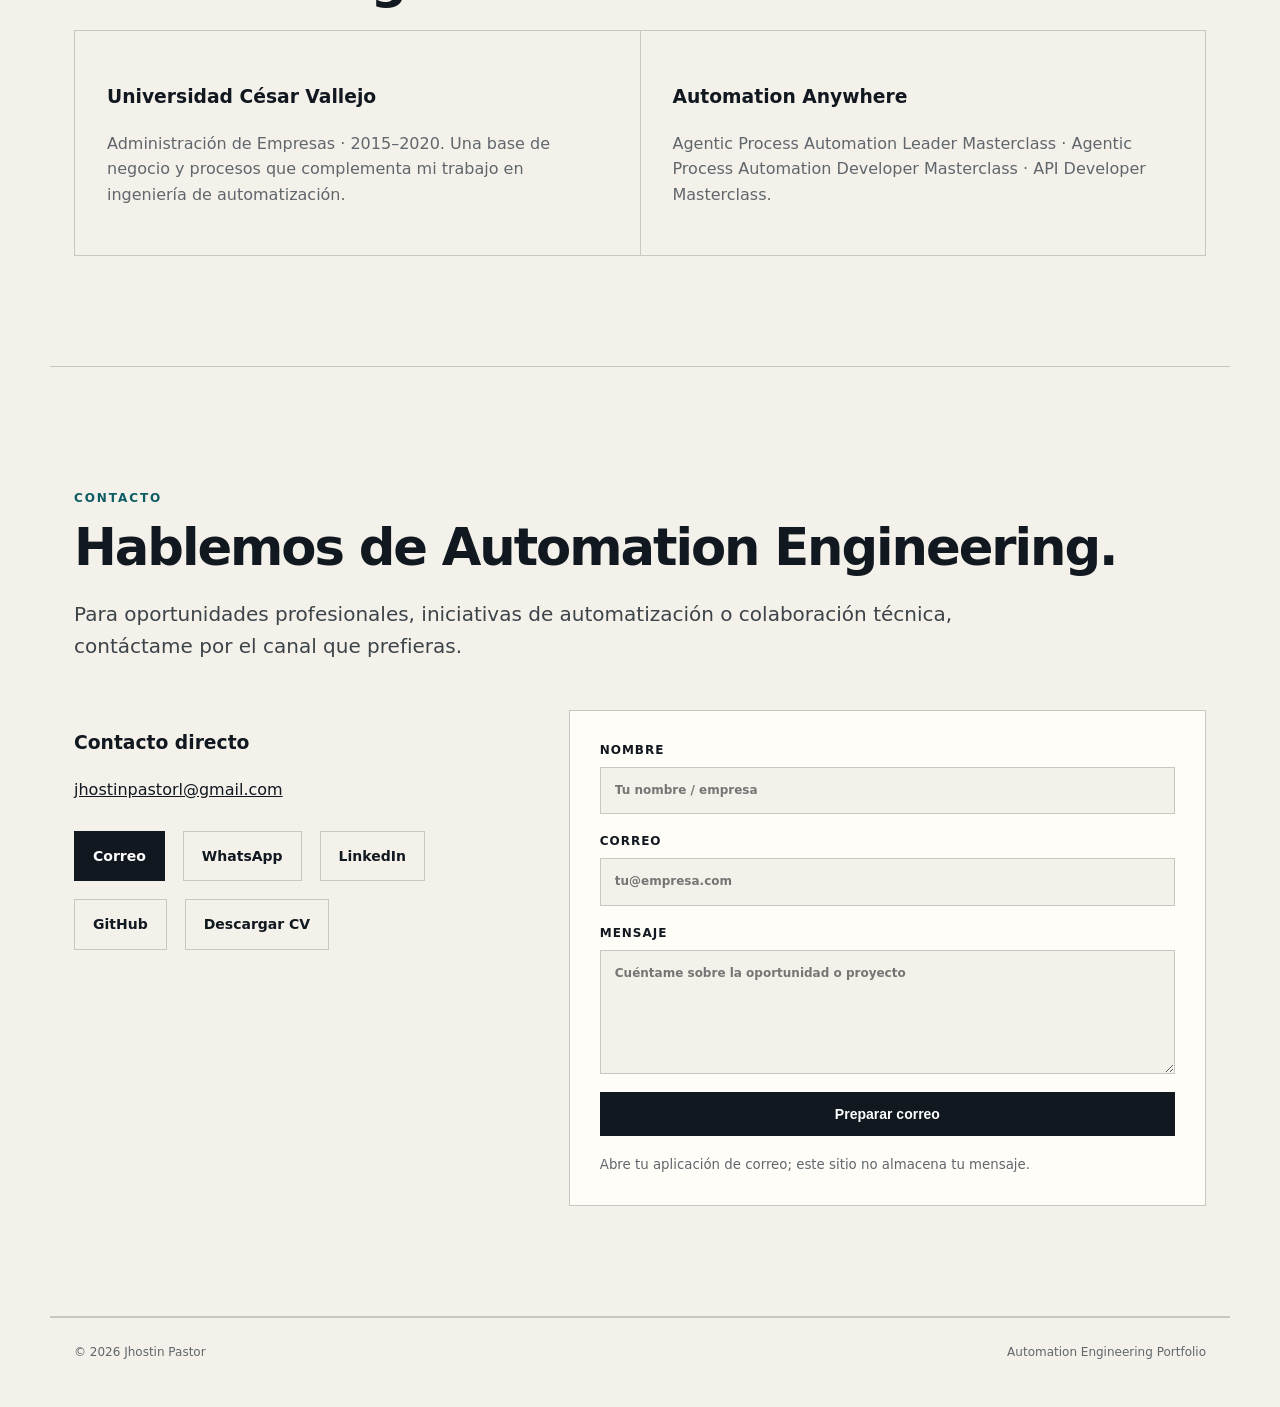
==== commit 68083976: "Activar descarga CV y actualizar cronología" ====
--- a/es/index.html
+++ b/es/index.html
@@ -1 +1 @@
-<!doctype html><html lang="es"><head><meta charset="utf-8"><meta name="viewport" content="width=device-width,initial-scale=1"><meta name="description" content="Jhostin Pastor — Senior Automation Engineer. RPA, Python, C#, APIs, datos y automatización inteligente."><meta name="robots" content="index,follow"><meta property="og:type" content="website"><meta property="og:title" content="Jhostin Pastor | Senior Automation Engineer"><meta property="og:url" content="https://jhostinpastor.jhostinpastorl.workers.dev/es/"><link rel="canonical" href="https://jhostinpastor.jhostinpastorl.workers.dev/es/"><link rel="alternate" hreflang="es" href="https://jhostinpastor.jhostinpastorl.workers.dev/es/"><link rel="alternate" hreflang="en" href="https://jhostinpastor.jhostinpastorl.workers.dev/"><link rel="icon" href="../favicon.svg"><title>Jhostin Pastor | Senior Automation Engineer</title><link rel="stylesheet" href="../styles.css"></head><body><header><nav><a class="brand" href="#top">JP</a><div class="navlinks"><a href="#work">Proyectos</a><a href="#architecture">Arquitectura</a><a href="#experience">Experiencia</a><a href="#about">Sobre mí</a><a href="#contact">Contacto</a></div><div class="navtools"><b>ES</b><span>/</span><a class="lang" href="../">EN</a><a class="button small" href="#contact">Contáctame</a></div></nav></header><main id="top"><section class="hero"><div><p class="eyebrow">AUTOMATION ENGINEERING · INTELLIGENT AUTOMATION</p><h1>Jhostin Pastor</h1><h2>Senior Automation Engineer</h2><p class="lead">Diseño soluciones de automatización end-to-end combinando <strong>RPA, software, APIs, datos e IA controlada</strong>, seleccionando el modelo de ejecución adecuado para el problema en lugar de forzar cada proceso dentro de un bot.</p><div class="actions"><a class="button" href="#work">Ver casos de estudio</a><a class="ghost" href="#contact">Contáctame</a><span class="button disabled">Descargar CV · Próximamente</span></div></div><aside class="signal"><span>DIRECCIÓN PROFESIONAL</span><b>RPA / Automation Engineering / Intelligent Automation</b><hr><p>Automatización productiva · Integración empresarial · Confiabilidad · System Design</p></aside></section><section class="strip"><span>Python</span><span>REST APIs</span><span>C#</span><span>SQL</span><span>UiPath</span><span>Automation Anywhere</span><span>Blue Prism</span><span>Rocketbot</span></section><section id="work" class="section"><p class="eyebrow">TRABAJO DE INGENIERÍA SELECCIONADO</p><h2>Casos de estudio, no proyectos tutoriales.</h2><div class="projects"><article class="card featured"><div class="num">01</div><div><p class="tag">AUTOMATION ENGINEERING</p><h3>Enterprise Automation Orchestrator</h3><p>Orquestación confiable con estado durable fuera del robot.</p><div class="flow">Request / FastAPI / PostgreSQL / Redis / Workers / API + RPA</div><p>Idempotencia · retries/backoff · dead-letter/replay · observabilidad · tests · CI</p><a href="case-studies/enterprise-automation-orchestrator.html">Ver caso de estudio</a></div></article><article class="card"><div class="num">02</div><div><p class="tag">INTELLIGENT AUTOMATION</p><h3>Intelligent Automation Case Orchestrator</h3><p>Clasificación asistida por LLM con autorización determinística y ejecución controlada.</p><div class="flow">Documento / LLM / Schema / Policy / HITL / Ejecución</div><p>Structured outputs · guardrails · aprobación humana · auditoría · evaluación</p><a href="case-studies/intelligent-automation-case-orchestrator.html">Ver caso de estudio</a></div></article><article class="card"><div class="num">03</div><div><p class="tag">RPA ENGINEERING</p><h3>Rocketbot Transaction Framework</h3><p>Refactorización sanitizada de una estructura RPA transaccional basada en experiencia práctica, con ejecución modular, configuración externa y rutas explícitas de excepción y recuperación.</p><div class="flow">Inicializar / Obtener transacción / Procesar / Excepción / Retry / Fin</div><p>Diseño transaccional · componentes modulares · logging · retries · notificaciones · extensiones Python</p><a href="case-studies/rocketbot-transaction-framework.html">Ver caso de estudio</a></div></article></div></section><section id="architecture" class="section dark"><p class="eyebrow">CÓMO DISEÑO AUTOMATIZACIONES</p><h2>La automatización empieza con una decisión, no con una herramienta.</h2><div class="decision"><div><b>01</b><h3>¿API estable?</h3><p>Prefiero integración directa cuando es confiable y suficiente.</p></div><div><b>02</b><h3>¿UI obligatoria?</h3><p>Uso RPA cuando la interfaz es realmente el límite adecuado.</p></div><div><b>03</b><h3>¿Lógica compleja?</h3><p>La llevo a servicios o componentes Python/C# reutilizables.</p></div><div><b>04</b><h3>¿Ambigüedad real?</h3><p>Introduzco IA con schemas, guardrails y control humano.</p></div></div></section><section id="experience" class="section"><p class="eyebrow">EXPERIENCIA</p><h2>De sistemas y procesos a automatización empresarial.</h2><div class="timeline"><div><span>Foco público actual</span><h3>Practia · Consultoría RPA / Automatización</h3><p>Automatización end-to-end con SAP, sistemas web, APIs, bases de datos y operación productiva.</p></div><div><span>Automatización senior</span><h3>Financiera OH! · Senior RPA</h3><p>Automatización financiera y operativa, integraciones, monitoreo y continuidad.</p></div><div><span>Consultoría</span><h3>Kpaz · Consultoría RPA</h3><p>Análisis, diseño, desarrollo, despliegue y soporte de automatizaciones transaccionales.</p></div><div><span>2021–2022</span><h3>Indra · Analista Senior RPA</h3><p>Análisis, UiPath/Blue Prism, APIs, documentación técnica, pruebas y despliegue.</p></div></div></section><section id="about" class="section"><p class="eyebrow">SOBRE MÍ</p><h2>Primero el contexto de negocio. Después la tecnología.</h2><p class="lead compact">Mi carrera evolucionó desde sistemas, operaciones y análisis de procesos hacia RPA empresarial y Automation Engineering. Estoy ampliando esa base hacia software, APIs, datos, cloud e IA controlada, con foco en soluciones mantenibles y recuperables.</p></section><section class="section"><p class="eyebrow">FORMACIÓN Y APRENDIZAJE CONTINUO</p><h2>Base de negocio. Evolución técnica.</h2><div class="grid"><div><h3>Universidad César Vallejo</h3><p>Administración de Empresas · 2015–2020. Una base de negocio y procesos que complementa mi trabajo en ingeniería de automatización.</p></div><div><h3>Automation Anywhere</h3><p>Agentic Process Automation Leader Masterclass · Agentic Process Automation Developer Masterclass · API Developer Masterclass.</p></div></div></section><section id="contact" class="section contact"><p class="eyebrow">CONTACTO</p><h2>Hablemos de Automation Engineering.</h2><p class="lead compact">Para oportunidades profesionales, iniciativas de automatización o colaboración técnica, contáctame por el canal que prefieras.</p><div class="contactbox"><div><h3>Contacto directo</h3><p><a href="mailto:jhostinpastorl@gmail.com">jhostinpastorl@gmail.com</a></p><div class="actions"><a class="button" href="mailto:jhostinpastorl@gmail.com">Correo</a><a class="ghost" href="https://wa.me/51994290494?text=Hola%20Jhostin%2C%20vi%20tu%20portafolio%20de%20Automation%20Engineering%20y%20quisiera%20conversar%20sobre%20una%20oportunidad%20profesional.">WhatsApp</a><a class="ghost" href="https://www.linkedin.com/in/jhostin-jhonatan-pastor-lliuya">LinkedIn</a><a class="ghost" href="https://github.com/jhostinpastorl-blip">GitHub</a><span class="ghost disabled">Descargar CV · Próximamente</span></div></div><form class="contactform" action="mailto:jhostinpastorl@gmail.com" method="get"><label>Nombre<input name="subject" required placeholder="Tu nombre / empresa"></label><label>Correo<input type="email" name="email" required placeholder="tu@empresa.com"></label><label>Mensaje<textarea name="body" required rows="5" placeholder="Cuéntame sobre la oportunidad o proyecto"></textarea></label><button class="button" type="submit">Preparar correo</button><small>Abre tu aplicación de correo; este sitio no almacena tu mensaje.</small></form></div></section></main><footer><span>© 2026 Jhostin Pastor</span><span>Automation Engineering Portfolio</span></footer></body></html>+<!doctype html><html lang="es"><head><meta charset="utf-8"><meta name="viewport" content="width=device-width,initial-scale=1"><meta name="description" content="Jhostin Pastor — Senior Automation Engineer. RPA, Python, C#, APIs, datos y automatización inteligente."><meta name="robots" content="index,follow"><meta property="og:type" content="website"><meta property="og:title" content="Jhostin Pastor | Senior Automation Engineer"><meta property="og:url" content="https://jhostinpastor.jhostinpastorl.workers.dev/es/"><link rel="canonical" href="https://jhostinpastor.jhostinpastorl.workers.dev/es/"><link rel="alternate" hreflang="es" href="https://jhostinpastor.jhostinpastorl.workers.dev/es/"><link rel="alternate" hreflang="en" href="https://jhostinpastor.jhostinpastorl.workers.dev/"><link rel="icon" href="../favicon.svg"><title>Jhostin Pastor | Senior Automation Engineer</title><link rel="stylesheet" href="../styles.css"></head><body><header><nav><a class="brand" href="#top">JP</a><div class="navlinks"><a href="#work">Proyectos</a><a href="#architecture">Arquitectura</a><a href="#experience">Experiencia</a><a href="#about">Sobre mí</a><a href="#contact">Contacto</a></div><div class="navtools"><b>ES</b><span>/</span><a class="lang" href="../">EN</a><a class="button small" href="#contact">Contáctame</a></div></nav></header><main id="top"><section class="hero"><div><p class="eyebrow">AUTOMATION ENGINEERING · INTELLIGENT AUTOMATION</p><h1>Jhostin Pastor</h1><h2>Senior Automation Engineer</h2><p class="lead">Diseño soluciones de automatización end-to-end combinando <strong>RPA, software, APIs, datos e IA controlada</strong>, seleccionando el modelo de ejecución adecuado para el problema en lugar de forzar cada proceso dentro de un bot.</p><div class="actions"><a class="button" href="#work">Ver casos de estudio</a><a class="ghost" href="#contact">Contáctame</a><a class="button" href="../Jhostin_Pastor_CV_Master_ES_FINAL.pdf" download>Descargar CV</a></div></div><aside class="signal"><span>DIRECCIÓN PROFESIONAL</span><b>RPA / Automation Engineering / Intelligent Automation</b><hr><p>Automatización productiva · Integración empresarial · Confiabilidad · System Design</p></aside></section><section class="strip"><span>Python</span><span>REST APIs</span><span>C#</span><span>SQL</span><span>UiPath</span><span>Automation Anywhere</span><span>Blue Prism</span><span>Rocketbot</span></section><section id="work" class="section"><p class="eyebrow">TRABAJO DE INGENIERÍA SELECCIONADO</p><h2>Casos de estudio, no proyectos tutoriales.</h2><div class="projects"><article class="card featured"><div class="num">01</div><div><p class="tag">AUTOMATION ENGINEERING</p><h3>Enterprise Automation Orchestrator</h3><p>Orquestación confiable con estado durable fuera del robot.</p><div class="flow">Request / FastAPI / PostgreSQL / Redis / Workers / API + RPA</div><p>Idempotencia · retries/backoff · dead-letter/replay · observabilidad · tests · CI</p><a href="case-studies/enterprise-automation-orchestrator.html">Ver caso de estudio</a></div></article><article class="card"><div class="num">02</div><div><p class="tag">INTELLIGENT AUTOMATION</p><h3>Intelligent Automation Case Orchestrator</h3><p>Clasificación asistida por LLM con autorización determinística y ejecución controlada.</p><div class="flow">Documento / LLM / Schema / Policy / HITL / Ejecución</div><p>Structured outputs · guardrails · aprobación humana · auditoría · evaluación</p><a href="case-studies/intelligent-automation-case-orchestrator.html">Ver caso de estudio</a></div></article><article class="card"><div class="num">03</div><div><p class="tag">RPA ENGINEERING</p><h3>Rocketbot Transaction Framework</h3><p>Refactorización sanitizada de una estructura RPA transaccional basada en experiencia práctica, con ejecución modular, configuración externa y rutas explícitas de excepción y recuperación.</p><div class="flow">Inicializar / Obtener transacción / Procesar / Excepción / Retry / Fin</div><p>Diseño transaccional · componentes modulares · logging · retries · notificaciones · extensiones Python</p><a href="case-studies/rocketbot-transaction-framework.html">Ver caso de estudio</a></div></article></div></section><section id="architecture" class="section dark"><p class="eyebrow">CÓMO DISEÑO AUTOMATIZACIONES</p><h2>La automatización empieza con una decisión, no con una herramienta.</h2><div class="decision"><div><b>01</b><h3>¿API estable?</h3><p>Prefiero integración directa cuando es confiable y suficiente.</p></div><div><b>02</b><h3>¿UI obligatoria?</h3><p>Uso RPA cuando la interfaz es realmente el límite adecuado.</p></div><div><b>03</b><h3>¿Lógica compleja?</h3><p>La llevo a servicios o componentes Python/C# reutilizables.</p></div><div><b>04</b><h3>¿Ambigüedad real?</h3><p>Introduzco IA con schemas, guardrails y control humano.</p></div></div></section><section id="experience" class="section"><p class="eyebrow">EXPERIENCIA</p><h2>De sistemas y procesos a automatización empresarial.</h2><div class="timeline"><div><span>Actualidad</span><h3>Practia · Consultoría RPA / Automatización</h3><p>Automatización end-to-end con SAP, sistemas web, APIs, bases de datos y operación productiva.</p></div><div><span>ago 2024 – mar 2025</span><h3>KPAZ · Consultoría RPA</h3><p>Análisis, diseño, desarrollo, despliegue y soporte de automatizaciones transaccionales.</p></div><div><span>ago 2023 – jul 2024</span><h3>ORASAP · Senior RPA</h3><p>Experiencia RPA senior dentro de la evolución hacia ingeniería de automatización empresarial.</p></div><div><span>dic 2021 – jul 2023</span><h3>Indra / Minsait · Analista Senior RPA</h3><p>Análisis de procesos, UiPath/Blue Prism, APIs, documentación técnica, pruebas y despliegue.</p></div><div><span>ago 2019 – nov 2021</span><h3>Profesional Independiente / Freelance</h3><p>Experiencia profesional independiente previa a la etapa senior de RPA empresarial.</p></div><div><span>dic 2018 – jun 2019</span><h3>Cultimarine</h3><p>Experiencia profesional inicial en sistemas e informática.</p></div></div></section><section id="about" class="section"><p class="eyebrow">SOBRE MÍ</p><h2>Primero el contexto de negocio. Después la tecnología.</h2><p class="lead compact">Mi carrera evolucionó desde sistemas, operaciones y análisis de procesos hacia RPA empresarial y Automation Engineering. Estoy ampliando esa base hacia software, APIs, datos, cloud e IA controlada, con foco en soluciones mantenibles y recuperables.</p></section><section class="section"><p class="eyebrow">FORMACIÓN Y APRENDIZAJE CONTINUO</p><h2>Base de negocio. Evolución técnica.</h2><div class="grid"><div><h3>Universidad César Vallejo</h3><p>Administración de Empresas · 2015–2020. Una base de negocio y procesos que complementa mi trabajo en ingeniería de automatización.</p></div><div><h3>Automation Anywhere</h3><p>Agentic Process Automation Leader Masterclass · Agentic Process Automation Developer Masterclass · API Developer Masterclass.</p></div></div></section><section id="contact" class="section contact"><p class="eyebrow">CONTACTO</p><h2>Hablemos de Automation Engineering.</h2><p class="lead compact">Para oportunidades profesionales, iniciativas de automatización o colaboración técnica, contáctame por el canal que prefieras.</p><div class="contactbox"><div><h3>Contacto directo</h3><p><a href="mailto:jhostinpastorl@gmail.com">jhostinpastorl@gmail.com</a></p><div class="actions"><a class="button" href="mailto:jhostinpastorl@gmail.com">Correo</a><a class="ghost" href="https://wa.me/51994290494?text=Hola%20Jhostin%2C%20vi%20tu%20portafolio%20de%20Automation%20Engineering%20y%20quisiera%20conversar%20sobre%20una%20oportunidad%20profesional.">WhatsApp</a><a class="ghost" href="https://www.linkedin.com/in/jhostin-jhonatan-pastor-lliuya">LinkedIn</a><a class="ghost" href="https://github.com/jhostinpastorl-blip">GitHub</a><a class="ghost" href="../Jhostin_Pastor_CV_Master_ES_FINAL.pdf" download>Descargar CV</a></div></div><form class="contactform" action="mailto:jhostinpastorl@gmail.com" method="get"><label>Nombre<input name="subject" required placeholder="Tu nombre / empresa"></label><label>Correo<input type="email" name="email" required placeholder="tu@empresa.com"></label><label>Mensaje<textarea name="body" required rows="5" placeholder="Cuéntame sobre la oportunidad o proyecto"></textarea></label><button class="button" type="submit">Preparar correo</button><small>Abre tu aplicación de correo; este sitio no almacena tu mensaje.</small></form></div></section></main><footer><span>© 2026 Jhostin Pastor</span><span>Automation Engineering Portfolio</span></footer></body></html>
